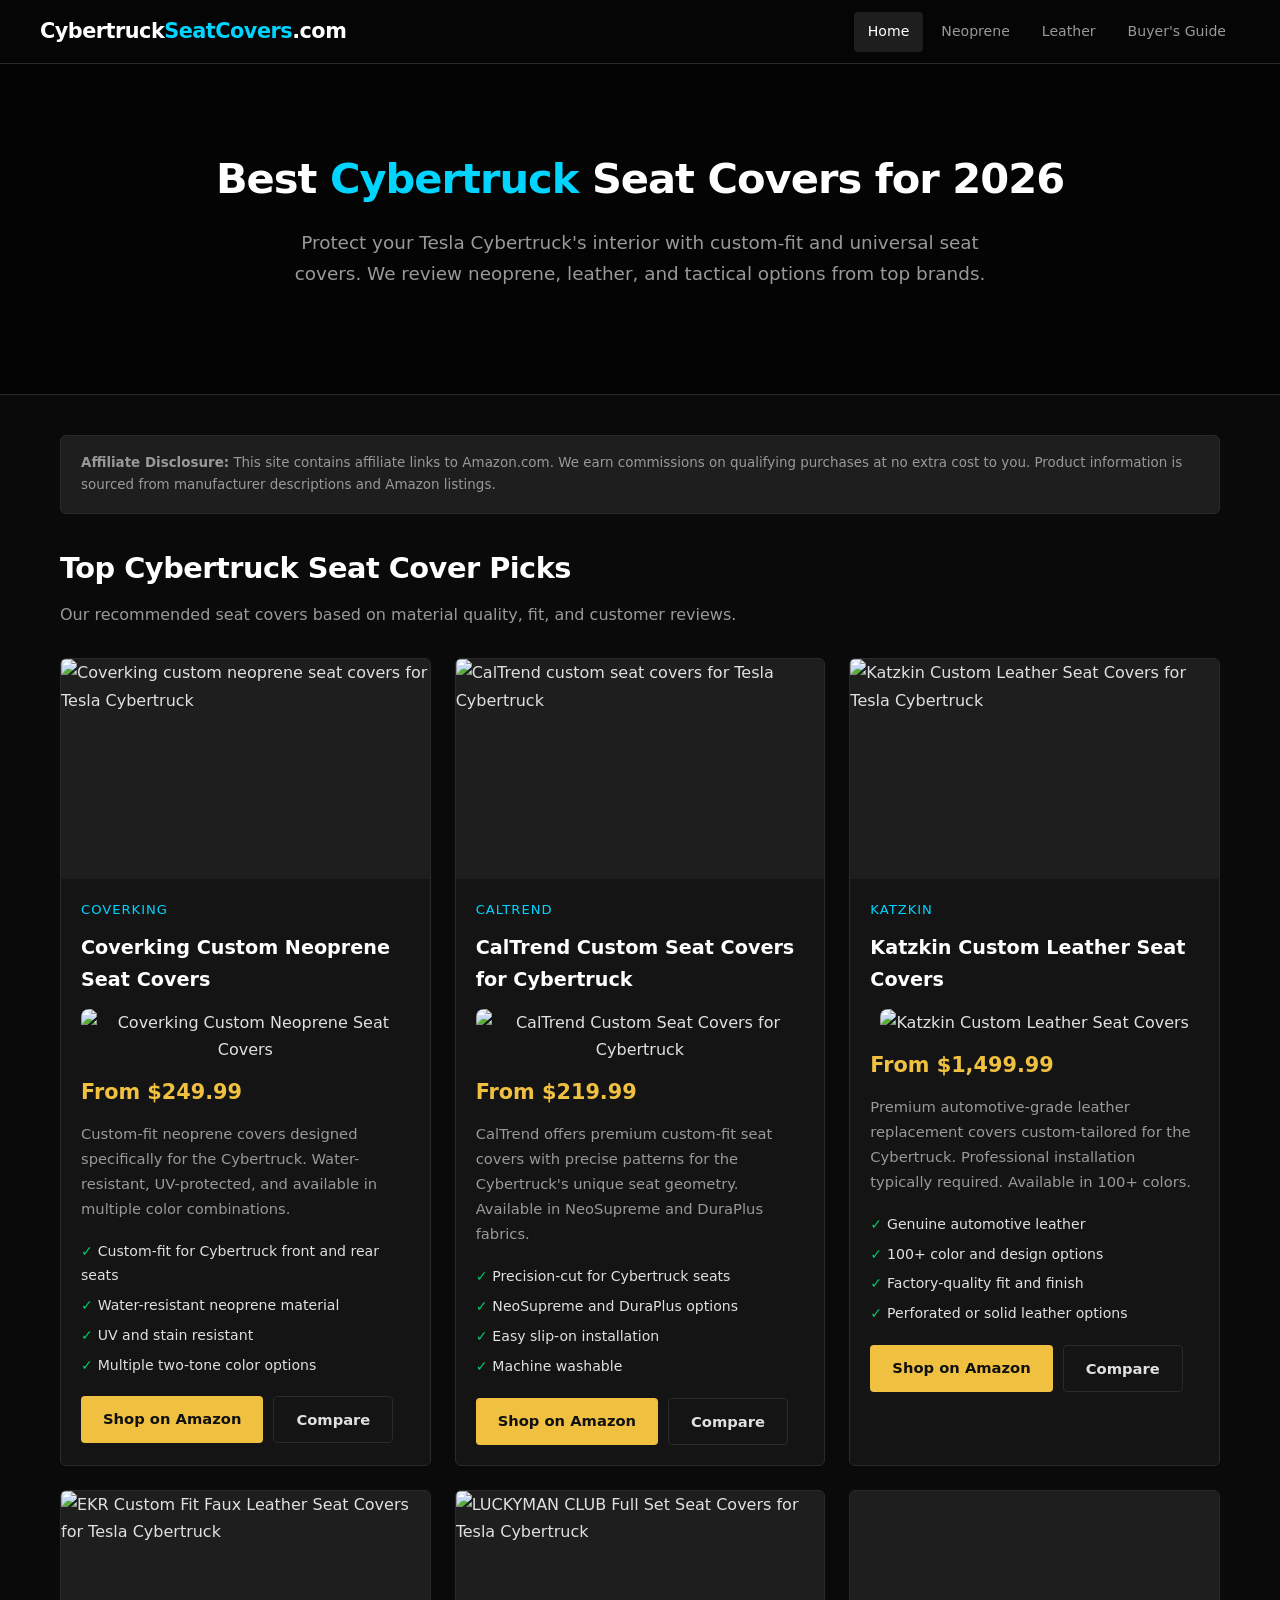
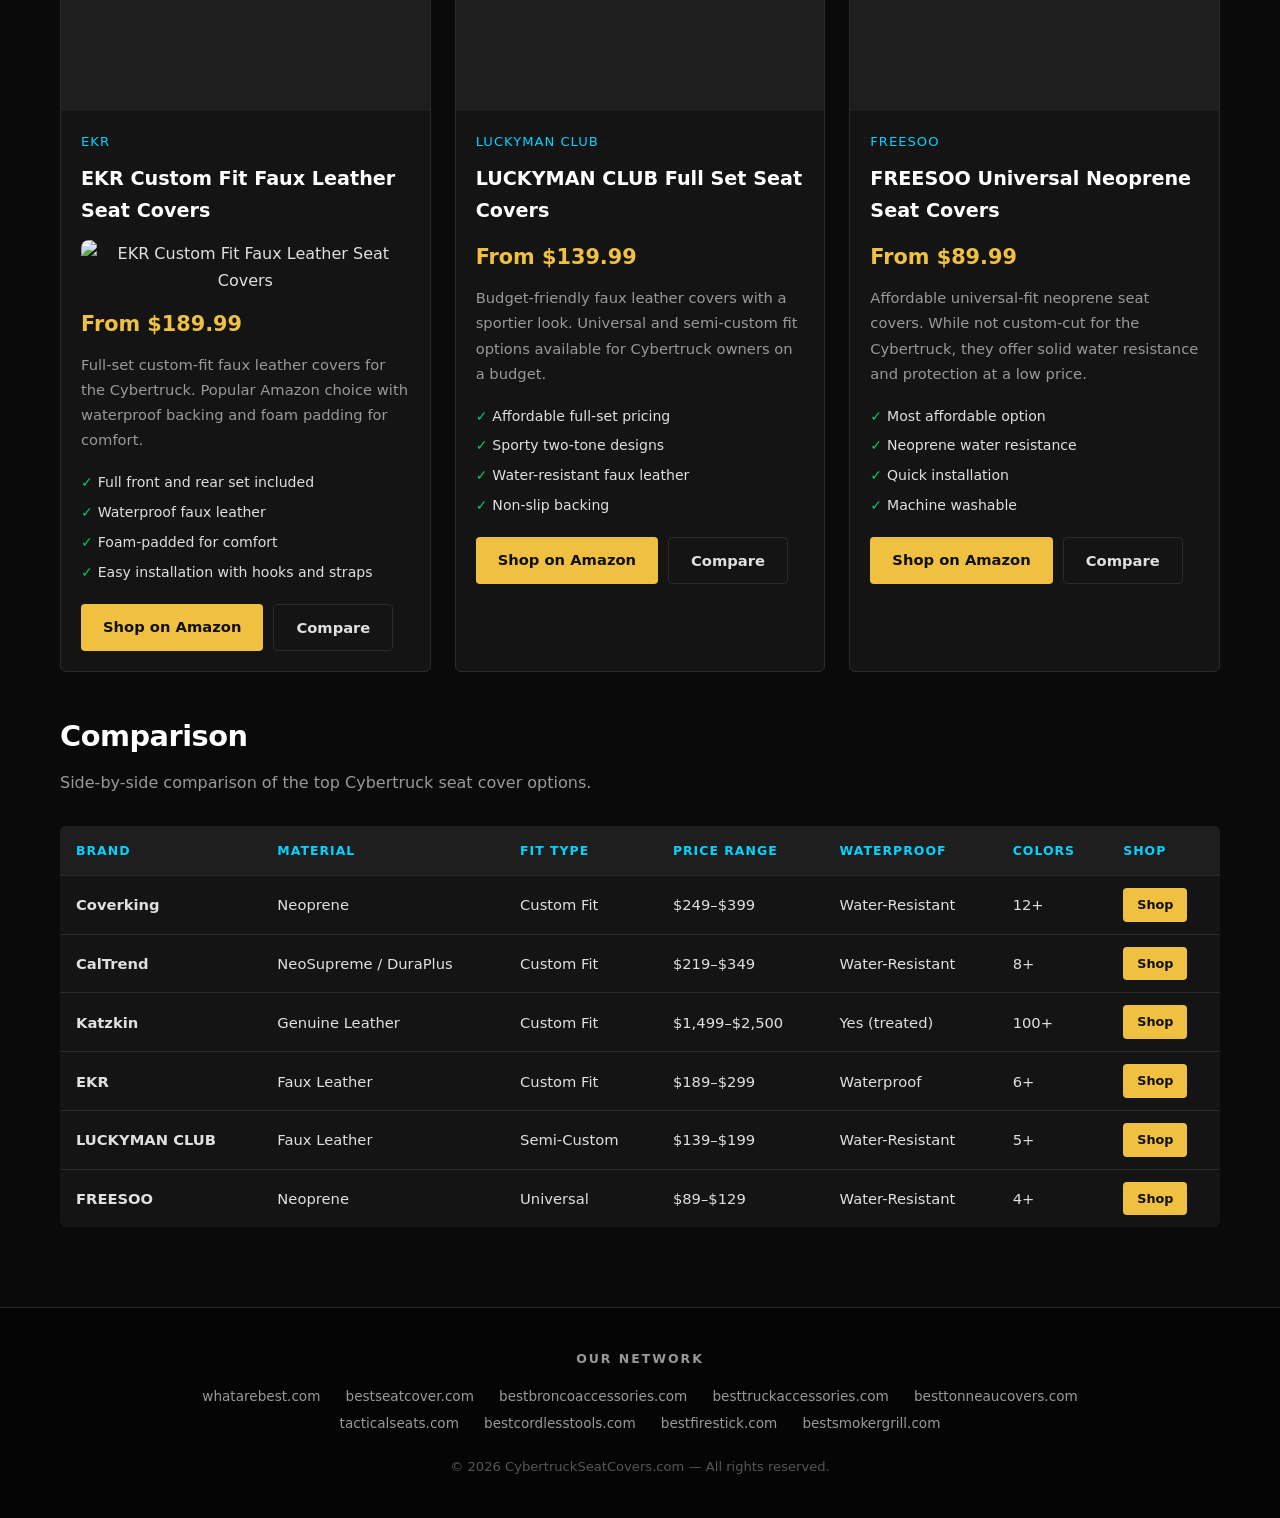
==== index.html @ acefe270 "Fix duplicate/placeholder images across vehicle/product cards (11 fixes (7 swap, 4 strip)) Network-w" ====
<!DOCTYPE html>
<html lang="en">
<head>
<meta charset="UTF-8">
<meta name="viewport" content="width=device-width,initial-scale=1">
<title>Best Tesla Cybertruck Seat Covers 2026 — Reviews &amp; Comparisons</title>
<meta name="description" content="Find the best seat covers for your Tesla Cybertruck. Expert reviews of neoprene, leather, and custom-fit covers from Coverking, CalTrend, and top Amazon sellers.">
<link rel="canonical" href="https://cybertruckseatcovers.com/">
<link rel="stylesheet" href="style.css">
</head>
<body>

<nav>
<div class="nav-inner">
<a href="/" class="logo">Cybertruck<span>SeatCovers</span>.com</a>
<div class="nav-links">
<a href="/" class="active">Home</a>
<a href="best-neoprene-covers.html">Neoprene</a>
<a href="best-leather-covers.html">Leather</a>
<a href="buyers-guide.html">Buyer's Guide</a>
</div>
</div>
</nav>

<section class="hero">
<h1>Best <span>Cybertruck</span> Seat Covers for 2026</h1>
<p>Protect your Tesla Cybertruck's interior with custom-fit and universal seat covers. We review neoprene, leather, and tactical options from top brands.</p>
</section>

<div class="container">

<div class="disclosure">
<strong>Affiliate Disclosure:</strong> This site contains affiliate links to Amazon.com. We earn commissions on qualifying purchases at no extra cost to you. Product information is sourced from manufacturer descriptions and Amazon listings.
</div>

<h2 class="section-title">Top Cybertruck Seat Cover Picks</h2>
<p class="section-sub">Our recommended seat covers based on material quality, fit, and customer reviews.</p>

<div class="product-grid">

<div class="product-card">
<div class="card-img"><img src="https://m.media-amazon.com/images/I/71bIJLU8nYL._AC_SL1500_.jpg" alt="Coverking custom neoprene seat covers for Tesla Cybertruck" loading="lazy"></div>
<div class="card-body">
<div class="brand">Coverking</div>
<h3>Coverking Custom Neoprene Seat Covers</h3>
<div style="text-align:center;margin:12px 0"><img src="https://m.media-amazon.com/images/I/71KOEuWGLvL._AC_SL1500_.jpg" alt="Coverking Custom Neoprene Seat Covers" style="max-width:100%;height:auto;max-height:280px;object-fit:contain;border-radius:8px" loading="lazy"></div>
<div class="price">From $249.99</div>
<p>Custom-fit neoprene covers designed specifically for the Cybertruck. Water-resistant, UV-protected, and available in multiple color combinations.</p>
<ul class="pros">
<li>Custom-fit for Cybertruck front and rear seats</li>
<li>Water-resistant neoprene material</li>
<li>UV and stain resistant</li>
<li>Multiple two-tone color options</li>
</ul>
<div class="card-buttons">
<a href="https://www.amazon.com/s?k=Coverking+neoprene+seat+covers+Tesla+Cybertruck&tag=brazenprodu01-20" class="btn btn-amazon" target="_blank" rel="nofollow noopener">Shop on Amazon</a>
<a href="#comparison" class="btn btn-outline">Compare</a>
</div>
</div>
</div>

<div class="product-card">
<div class="card-img"><img src="https://m.media-amazon.com/images/I/71uA2ukmS-L._AC_SL1500_.jpg" alt="CalTrend custom seat covers for Tesla Cybertruck" loading="lazy"></div>
<div class="card-body">
<div class="brand">CalTrend</div>
<h3>CalTrend Custom Seat Covers for Cybertruck</h3>
<div style="text-align:center;margin:12px 0"><img src="https://m.media-amazon.com/images/I/719K0Wcp+tL._AC_SL1500_.jpg" alt="CalTrend Custom Seat Covers for Cybertruck" style="max-width:100%;height:auto;max-height:280px;object-fit:contain;border-radius:8px" loading="lazy"></div>
<div class="price">From $219.99</div>
<p>CalTrend offers premium custom-fit seat covers with precise patterns for the Cybertruck's unique seat geometry. Available in NeoSupreme and DuraPlus fabrics.</p>
<ul class="pros">
<li>Precision-cut for Cybertruck seats</li>
<li>NeoSupreme and DuraPlus options</li>
<li>Easy slip-on installation</li>
<li>Machine washable</li>
</ul>
<div class="card-buttons">
<a href="https://www.amazon.com/s?k=CalTrend+seat+covers+Tesla+Cybertruck&tag=brazenprodu01-20" class="btn btn-amazon" target="_blank" rel="nofollow noopener">Shop on Amazon</a>
<a href="#comparison" class="btn btn-outline">Compare</a>
</div>
</div>
</div>

<div class="product-card">
<div class="card-img"><img src="https://m.media-amazon.com/images/I/71WDbdhyhBL._AC_SL1500_.jpg" alt="Katzkin Custom Leather Seat Covers for Tesla Cybertruck" loading="lazy"></div>
<div class="card-body">
<div class="brand">Katzkin</div>
<h3>Katzkin Custom Leather Seat Covers</h3>
<div style="text-align:center;margin:12px 0"><img src="https://m.media-amazon.com/images/I/61Hv+9nWV8L._AC_SL1500_.jpg" alt="Katzkin Custom Leather Seat Covers" style="max-width:100%;height:auto;max-height:280px;object-fit:contain;border-radius:8px" loading="lazy"></div>
<div class="price">From $1,499.99</div>
<p>Premium automotive-grade leather replacement covers custom-tailored for the Cybertruck. Professional installation typically required. Available in 100+ colors.</p>
<ul class="pros">
<li>Genuine automotive leather</li>
<li>100+ color and design options</li>
<li>Factory-quality fit and finish</li>
<li>Perforated or solid leather options</li>
</ul>
<div class="card-buttons">
<a href="https://www.amazon.com/s?k=Katzkin+leather+seat+covers+Tesla&tag=brazenprodu01-20" class="btn btn-amazon" target="_blank" rel="nofollow noopener">Shop on Amazon</a>
<a href="#comparison" class="btn btn-outline">Compare</a>
</div>
</div>
</div>

<div class="product-card">
<div class="card-img"><img src="https://m.media-amazon.com/images/I/71Bg7LU5K9L._AC_SL1500_.jpg" alt="EKR Custom Fit Faux Leather Seat Covers for Tesla Cybertruck" loading="lazy"></div>
<div class="card-body">
<div class="brand">EKR</div>
<h3>EKR Custom Fit Faux Leather Seat Covers</h3>
<div style="text-align:center;margin:12px 0"><img src="https://m.media-amazon.com/images/I/71aWirUy3ML._AC_SL1500_.jpg" alt="EKR Custom Fit Faux Leather Seat Covers" style="max-width:100%;height:auto;max-height:280px;object-fit:contain;border-radius:8px" loading="lazy"></div>
<div class="price">From $189.99</div>
<p>Full-set custom-fit faux leather covers for the Cybertruck. Popular Amazon choice with waterproof backing and foam padding for comfort.</p>
<ul class="pros">
<li>Full front and rear set included</li>
<li>Waterproof faux leather</li>
<li>Foam-padded for comfort</li>
<li>Easy installation with hooks and straps</li>
</ul>
<div class="card-buttons">
<a href="https://www.amazon.com/s?k=EKR+custom+fit+seat+covers+Tesla+Cybertruck&tag=brazenprodu01-20" class="btn btn-amazon" target="_blank" rel="nofollow noopener">Shop on Amazon</a>
<a href="#comparison" class="btn btn-outline">Compare</a>
</div>
</div>
</div>

<div class="product-card">
<div class="card-img"><img src="https://m.media-amazon.com/images/I/61zhMrZJppL._AC_SL1500_.jpg" alt="LUCKYMAN CLUB Full Set Seat Covers for Tesla Cybertruck" loading="lazy"></div>
<div class="card-body">
<div class="brand">LUCKYMAN CLUB</div>
<h3>LUCKYMAN CLUB Full Set Seat Covers</h3>
<div style="text-align:center;margin:12px 0"></div>
<div class="price">From $139.99</div>
<p>Budget-friendly faux leather covers with a sportier look. Universal and semi-custom fit options available for Cybertruck owners on a budget.</p>
<ul class="pros">
<li>Affordable full-set pricing</li>
<li>Sporty two-tone designs</li>
<li>Water-resistant faux leather</li>
<li>Non-slip backing</li>
</ul>
<div class="card-buttons">
<a href="https://www.amazon.com/s?k=LUCKYMAN+CLUB+seat+covers+truck&tag=brazenprodu01-20" class="btn btn-amazon" target="_blank" rel="nofollow noopener">Shop on Amazon</a>
<a href="#comparison" class="btn btn-outline">Compare</a>
</div>
</div>
</div>

<div class="product-card">
<div class="card-img"></div>
<div class="card-body">
<div class="brand">FREESOO</div>
<h3>FREESOO Universal Neoprene Seat Covers</h3>
<div style="text-align:center;margin:12px 0"></div>
<div class="price">From $89.99</div>
<p>Affordable universal-fit neoprene seat covers. While not custom-cut for the Cybertruck, they offer solid water resistance and protection at a low price.</p>
<ul class="pros">
<li>Most affordable option</li>
<li>Neoprene water resistance</li>
<li>Quick installation</li>
<li>Machine washable</li>
</ul>
<div class="card-buttons">
<a href="https://www.amazon.com/s?k=FREESOO+neoprene+seat+covers+truck&tag=brazenprodu01-20" class="btn btn-amazon" target="_blank" rel="nofollow noopener">Shop on Amazon</a>
<a href="#comparison" class="btn btn-outline">Compare</a>
</div>
</div>
</div>

</div>

<h2 class="section-title" id="comparison">Comparison</h2>
<p class="section-sub">Side-by-side comparison of the top Cybertruck seat cover options.</p>

<div class="table-wrap">
<table>
<thead>
<tr>
<th>Brand</th>
<th>Material</th>
<th>Fit Type</th>
<th>Price Range</th>
<th>Waterproof</th>
<th>Colors</th>
<th>Shop</th>
</tr>
</thead>
<tbody>
<tr>
<td><strong>Coverking</strong></td>
<td>Neoprene</td>
<td>Custom Fit</td>
<td>$249–$399</td>
<td>Water-Resistant</td>
<td>12+</td>
<td><a href="https://www.amazon.com/s?k=Coverking+neoprene+seat+covers+Tesla+Cybertruck&tag=brazenprodu01-20" target="_blank" rel="nofollow noopener" class="btn btn-amazon" style="padding:6px 14px;font-size:.8rem">Shop</a></td>
</tr>
<tr>
<td><strong>CalTrend</strong></td>
<td>NeoSupreme / DuraPlus</td>
<td>Custom Fit</td>
<td>$219–$349</td>
<td>Water-Resistant</td>
<td>8+</td>
<td><a href="https://www.amazon.com/s?k=CalTrend+seat+covers+Tesla+Cybertruck&tag=brazenprodu01-20" target="_blank" rel="nofollow noopener" class="btn btn-amazon" style="padding:6px 14px;font-size:.8rem">Shop</a></td>
</tr>
<tr>
<td><strong>Katzkin</strong></td>
<td>Genuine Leather</td>
<td>Custom Fit</td>
<td>$1,499–$2,500</td>
<td>Yes (treated)</td>
<td>100+</td>
<td><a href="https://www.amazon.com/s?k=Katzkin+leather+seat+covers+Tesla&tag=brazenprodu01-20" target="_blank" rel="nofollow noopener" class="btn btn-amazon" style="padding:6px 14px;font-size:.8rem">Shop</a></td>
</tr>
<tr>
<td><strong>EKR</strong></td>
<td>Faux Leather</td>
<td>Custom Fit</td>
<td>$189–$299</td>
<td>Waterproof</td>
<td>6+</td>
<td><a href="https://www.amazon.com/s?k=EKR+custom+fit+seat+covers+Tesla+Cybertruck&tag=brazenprodu01-20" target="_blank" rel="nofollow noopener" class="btn btn-amazon" style="padding:6px 14px;font-size:.8rem">Shop</a></td>
</tr>
<tr>
<td><strong>LUCKYMAN CLUB</strong></td>
<td>Faux Leather</td>
<td>Semi-Custom</td>
<td>$139–$199</td>
<td>Water-Resistant</td>
<td>5+</td>
<td><a href="https://www.amazon.com/s?k=LUCKYMAN+CLUB+seat+covers+truck&tag=brazenprodu01-20" target="_blank" rel="nofollow noopener" class="btn btn-amazon" style="padding:6px 14px;font-size:.8rem">Shop</a></td>
</tr>
<tr>
<td><strong>FREESOO</strong></td>
<td>Neoprene</td>
<td>Universal</td>
<td>$89–$129</td>
<td>Water-Resistant</td>
<td>4+</td>
<td><a href="https://www.amazon.com/s?k=FREESOO+neoprene+seat+covers+truck&tag=brazenprodu01-20" target="_blank" rel="nofollow noopener" class="btn btn-amazon" style="padding:6px 14px;font-size:.8rem">Shop</a></td>
</tr>
</tbody>
</table>
</div>

</div>

<footer>
<div class="footer-network">
<h4>Our Network</h4>
<a href="https://whatarebest.com">whatarebest.com</a>
<a href="https://bestseatcover.com">bestseatcover.com</a>
<a href="https://bestbroncoaccessories.com">bestbroncoaccessories.com</a>
<a href="https://besttruckaccessories.com">besttruckaccessories.com</a>
<a href="https://besttonneaucovers.com">besttonneaucovers.com</a>
<a href="https://tacticalseats.com">tacticalseats.com</a>
<a href="https://bestcordlesstools.com">bestcordlesstools.com</a>
<a href="https://bestfirestick.com">bestfirestick.com</a>
<a href="https://bestsmokergrill.com">bestsmokergrill.com</a>
</div>
<div class="footer-copy">&copy; 2026 CybertruckSeatCovers.com &mdash; All rights reserved.</div>
</footer>

</body>
</html>
---- style.css ----
*{margin:0;padding:0;box-sizing:border-box}
:root{--bg:#0a0a0a;--surface:#141414;--surface2:#1e1e1e;--border:#2a2a2a;--accent:#00d4ff;--accent2:#ff6600;--text:#e0e0e0;--text2:#999;--yellow:#f0c040;--green:#00cc66;--radius:4px}
body{font-family:'Segoe UI',system-ui,-apple-system,sans-serif;background:var(--bg);color:var(--text);line-height:1.7}
a{color:var(--accent);text-decoration:none}
a:hover{text-decoration:underline}
img{max-width:100%;height:auto}

/* NAV */
nav{background:#050505;border-bottom:1px solid var(--border);padding:0 20px;position:sticky;top:0;z-index:100}
.nav-inner{max-width:1200px;margin:0 auto;display:flex;align-items:center;justify-content:space-between;flex-wrap:wrap}
.logo{font-size:1.3rem;font-weight:700;color:#fff;padding:14px 0;letter-spacing:-.5px}
.logo span{color:var(--accent)}
.nav-links{display:flex;gap:4px;flex-wrap:wrap}
.nav-links a{color:var(--text2);padding:8px 14px;font-size:.88rem;border-radius:var(--radius);transition:background .2s}
.nav-links a:hover,.nav-links a.active{color:#fff;background:var(--surface2);text-decoration:none}

/* HERO */
.hero{background:linear-gradient(rgba(0,0,0,0.55),rgba(0,0,0,0.65)),url('https://images.unsplash.com/photo-1714769476662-446b45e6d680?w=1400&q=80') center/cover no-repeat;padding:80px 20px;text-align:center;border-bottom:1px solid var(--border)}
.hero h1{font-size:2.6rem;font-weight:800;color:#fff;margin-bottom:12px;letter-spacing:-1px}
.hero h1 span{color:var(--accent)}
.hero p{font-size:1.15rem;color:var(--text2);max-width:700px;margin:0 auto 24px}

/* CONTAINER */
.container{max-width:1200px;margin:0 auto;padding:40px 20px}
.section-title{font-size:1.8rem;font-weight:700;color:#fff;margin-bottom:8px;letter-spacing:-.5px}
.section-sub{color:var(--text2);margin-bottom:30px;font-size:1rem}

/* PRODUCT CARDS */
.product-grid{display:grid;grid-template-columns:repeat(auto-fill,minmax(340px,1fr));gap:24px;margin-bottom:40px}
.product-card{background:var(--surface);border:1px solid var(--border);border-radius:6px;overflow:hidden;transition:border-color .2s}
.product-card:hover{border-color:var(--accent)}
.card-img{width:100%;height:220px;object-fit:cover;background:var(--surface2)}
.card-body{padding:20px}
.card-body h3{font-size:1.2rem;color:#fff;margin-bottom:6px}
.card-body .brand{font-size:.82rem;color:var(--accent);text-transform:uppercase;letter-spacing:1px;margin-bottom:10px}
.card-body .price{font-size:1.3rem;font-weight:700;color:var(--yellow);margin-bottom:10px}
.card-body p{font-size:.92rem;color:var(--text2);margin-bottom:16px}
.card-body .pros{list-style:none;margin-bottom:16px}
.card-body .pros li{font-size:.88rem;padding:3px 0;color:var(--text)}
.card-body .pros li::before{content:"✓ ";color:var(--green);font-weight:700}

/* BUTTONS */
.btn{display:inline-block;padding:10px 22px;border-radius:var(--radius);font-size:.92rem;font-weight:600;text-align:center;transition:opacity .2s;border:none;cursor:pointer}
.btn:hover{opacity:.85;text-decoration:none}
.btn-amazon{background:var(--yellow);color:#111}
.btn-outline{background:transparent;border:1px solid var(--border);color:var(--text)}
.btn-outline:hover{border-color:var(--accent);color:var(--accent)}
.card-buttons{display:flex;gap:10px;flex-wrap:wrap}

/* COMPARISON TABLE */
.table-wrap{overflow-x:auto;margin-bottom:40px}
table{width:100%;border-collapse:collapse;background:var(--surface);border-radius:6px;overflow:hidden}
th{background:var(--surface2);color:var(--accent);text-transform:uppercase;font-size:.78rem;letter-spacing:1px;padding:14px 16px;text-align:left}
td{padding:12px 16px;border-top:1px solid var(--border);font-size:.92rem}
tr:hover{background:var(--surface2)}

/* FLOAT IMAGE PATTERN */
.float-img{float:right;margin:0 0 12px 20px;max-width:180px}
.float-img img{width:100%;border-radius:6px}

/* REVIEW SECTION */
.review-block{background:var(--surface);border:1px solid var(--border);border-radius:6px;padding:28px;margin-bottom:24px;overflow:hidden}
.review-block h3{font-size:1.25rem;color:#fff;margin-bottom:12px}
.review-block p{margin-bottom:12px}

/* DISCLOSURE */
.disclosure{background:var(--surface2);border:1px solid var(--border);border-radius:6px;padding:16px 20px;margin-bottom:30px;font-size:.84rem;color:var(--text2)}

/* FOOTER */
footer{background:#050505;border-top:1px solid var(--border);padding:40px 20px;text-align:center}
.footer-network{max-width:1000px;margin:0 auto 20px}
.footer-network h4{color:var(--text2);font-size:.78rem;text-transform:uppercase;letter-spacing:2px;margin-bottom:12px}
.footer-network a{color:var(--text2);margin:0 10px;font-size:.85rem}
.footer-network a:hover{color:var(--accent)}
.footer-copy{color:#555;font-size:.82rem}

/* GUIDE */
.guide-section{margin-bottom:40px}
.guide-section h2{font-size:1.5rem;color:#fff;margin-bottom:12px;padding-bottom:8px;border-bottom:1px solid var(--border)}
.guide-section h3{color:var(--accent);margin:16px 0 8px}
.guide-section ul{margin:0 0 16px 20px}
.guide-section li{margin-bottom:6px;color:var(--text2)}

/* RESPONSIVE */
@media(max-width:768px){
  .hero h1{font-size:1.8rem}
  .product-grid{grid-template-columns:1fr}
  .nav-links{width:100%;justify-content:center;padding-bottom:8px}
  .float-img{float:none;max-width:100%;margin:0 0 16px 0}
  .card-buttons{flex-direction:column}
  .btn{width:100%;text-align:center}
}
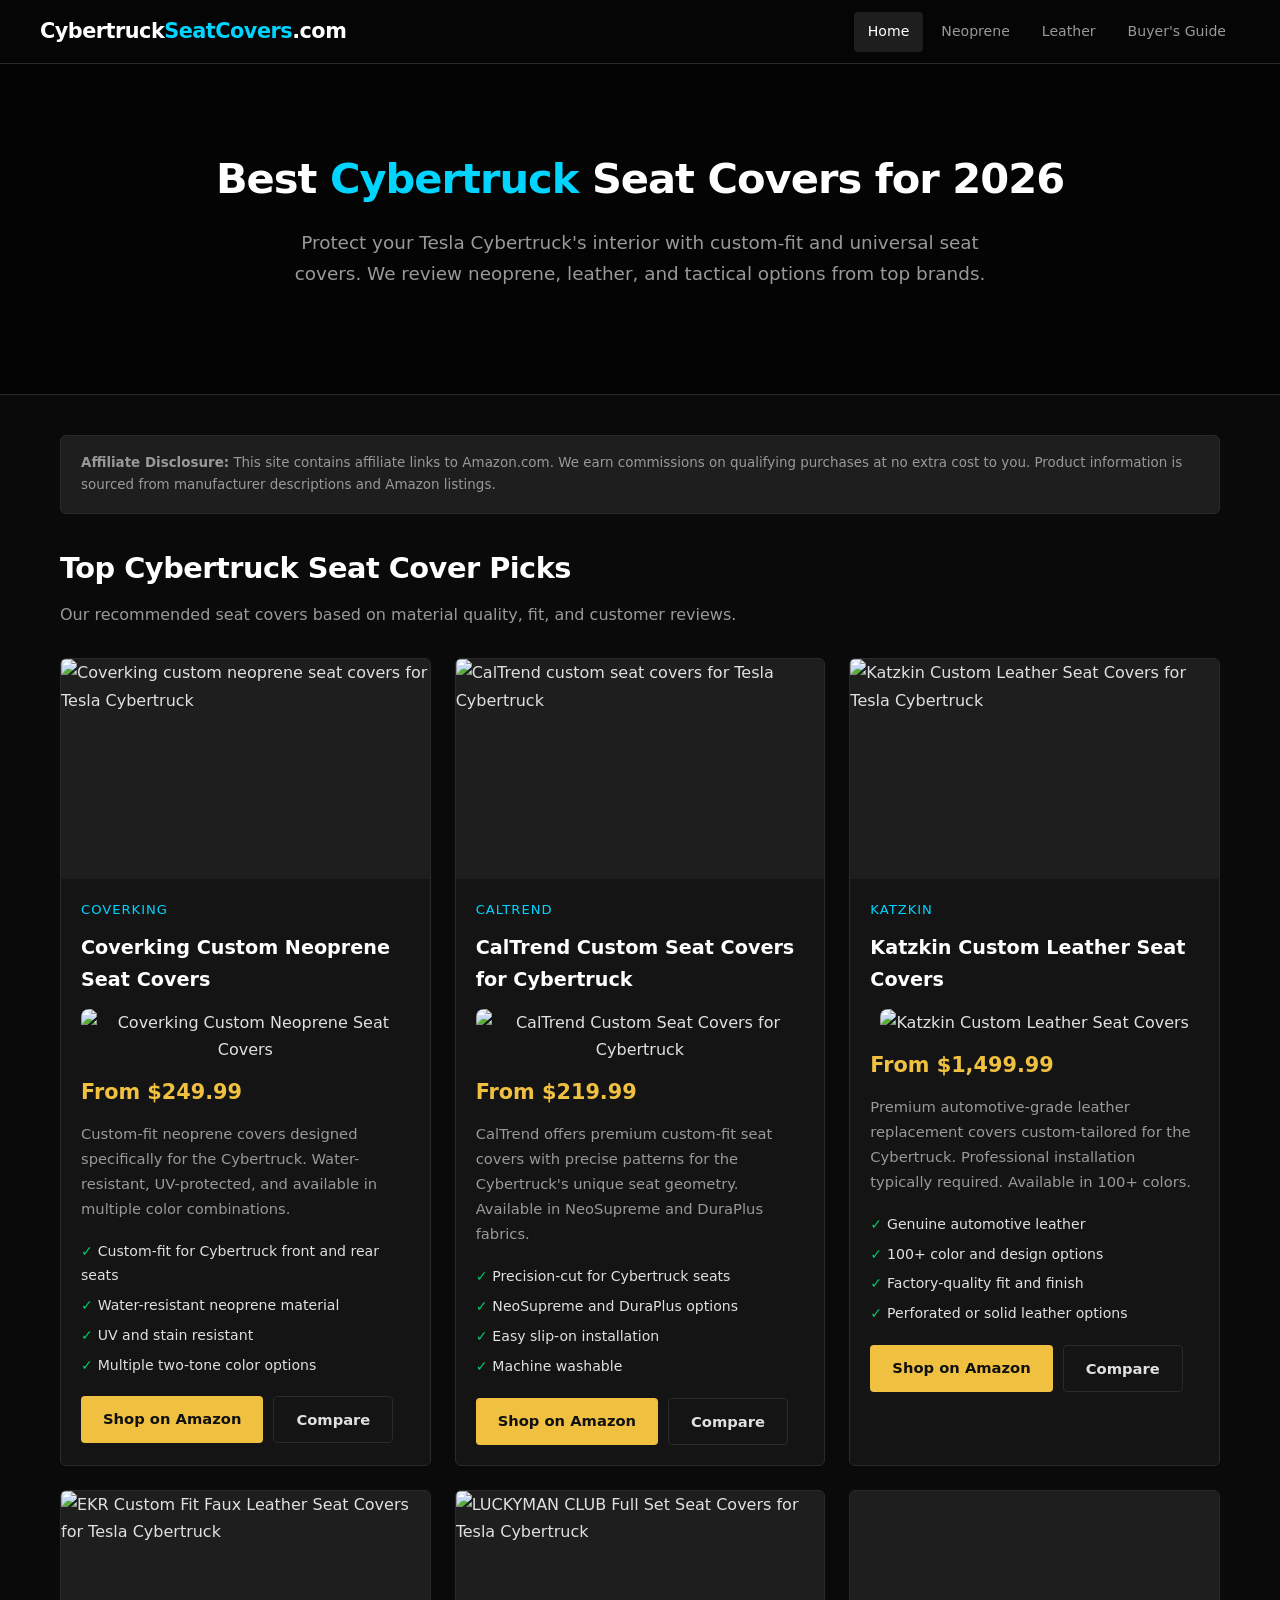
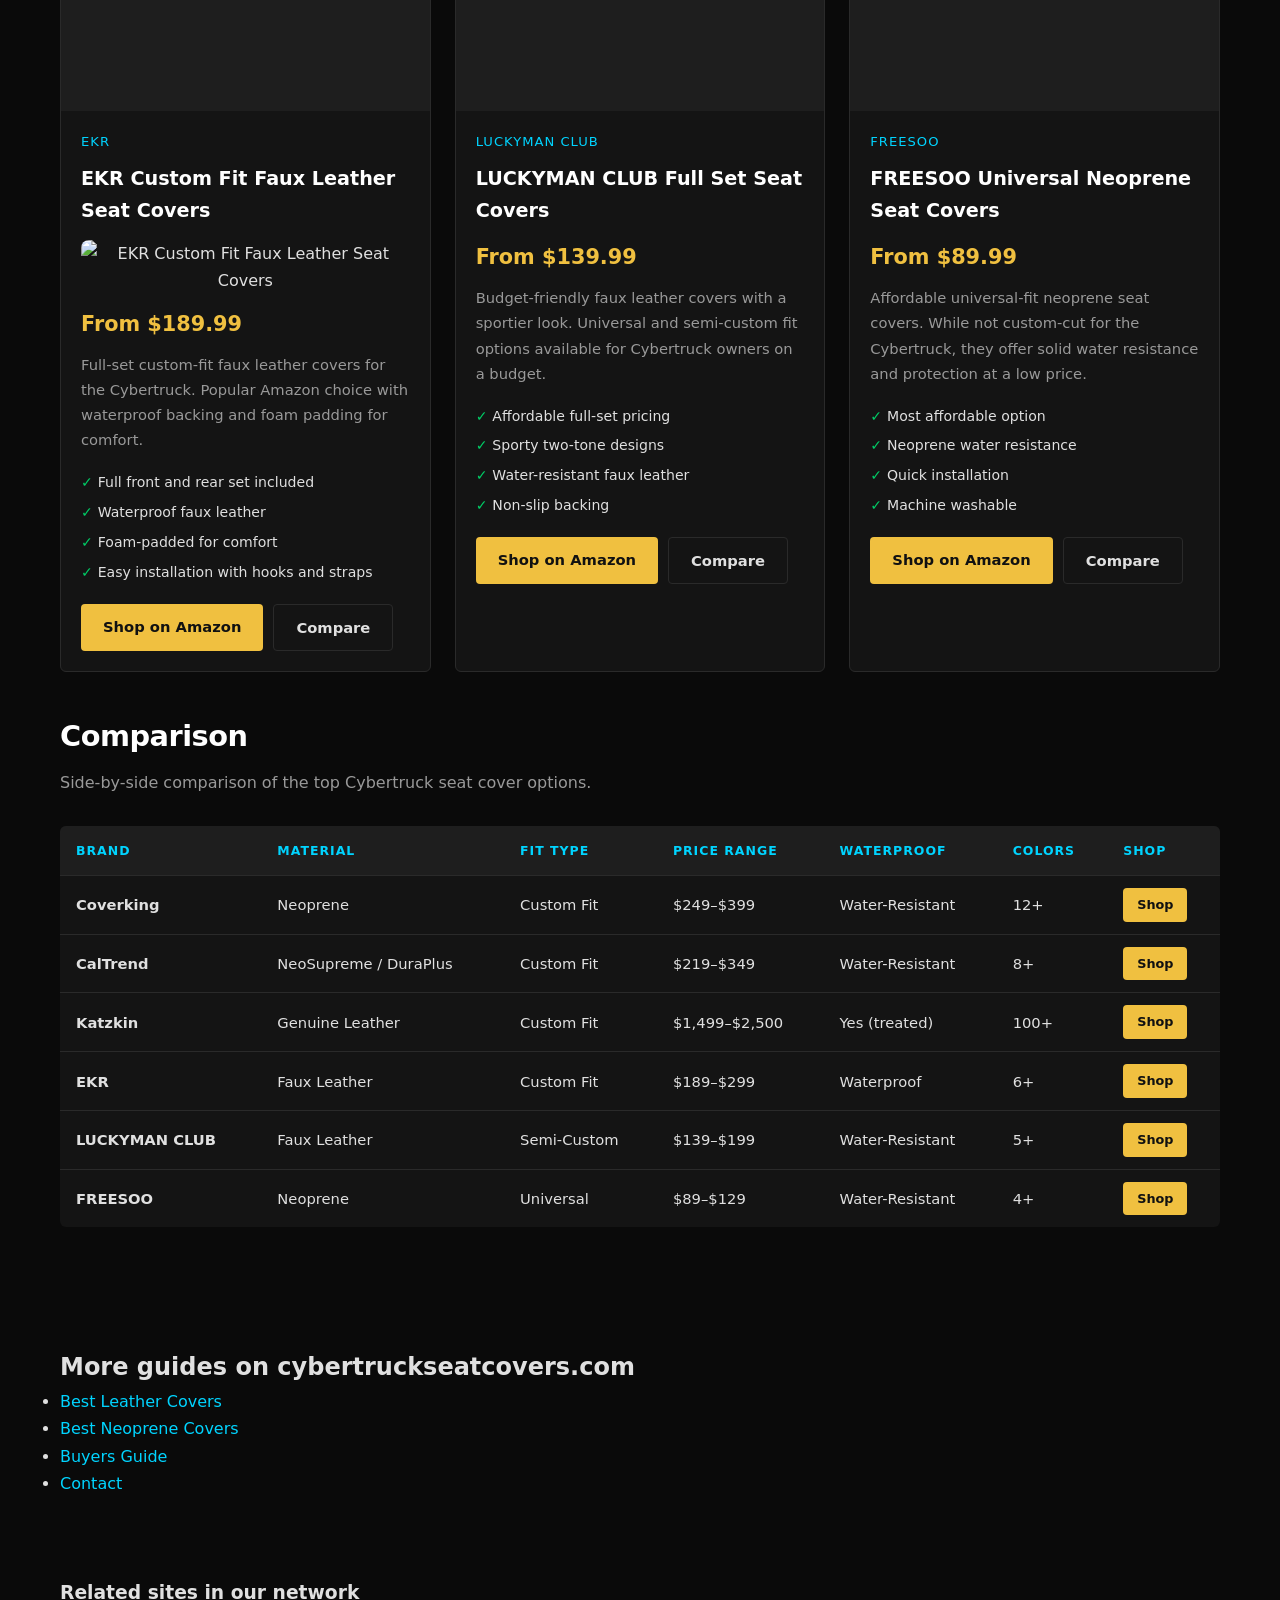
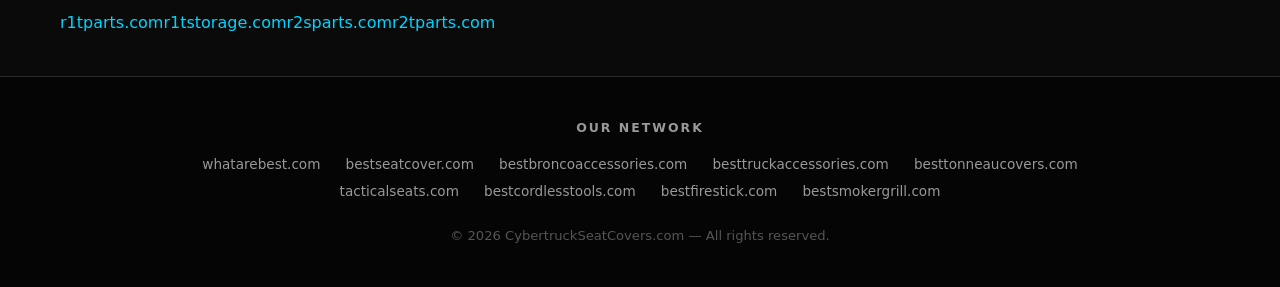
==== commit 0b703338: "SEO: boost internal linking + add JSON-LD schema" ====
--- a/index.html
+++ b/index.html
@@ -1,13 +1,14 @@
 <!DOCTYPE html>
 <html lang="en">
 <head>
+<meta name="robots" content="index,follow">
 <meta charset="UTF-8">
 <meta name="viewport" content="width=device-width,initial-scale=1">
 <title>Best Tesla Cybertruck Seat Covers 2026 — Reviews &amp; Comparisons</title>
 <meta name="description" content="Find the best seat covers for your Tesla Cybertruck. Expert reviews of neoprene, leather, and custom-fit covers from Coverking, CalTrend, and top Amazon sellers.">
 <link rel="canonical" href="https://cybertruckseatcovers.com/">
 <link rel="stylesheet" href="style.css">
-</head>
+<script type="application/ld+json">{"@context":"https://schema.org","@graph":[{"@type":"WebSite","@id":"https://cybertruckseatcovers.com/#website","url":"https://cybertruckseatcovers.com/","name":"Best Tesla Cybertruck Seat Covers 2026 — Reviews &amp; Comparisons","description":"Find the best seat covers for your Tesla Cybertruck. Expert reviews of neoprene, leather, and custom-fit covers from Coverking, CalTrend, and top Amazon sellers.","inLanguage":"en"},{"@type":"BreadcrumbList","@id":"https://cybertruckseatcovers.com/#breadcrumb","itemListElement":[{"@type":"ListItem","position":1,"name":"Home","item":"https://cybertruckseatcovers.com/"}]}]}</script></head>
 <body>
 
 <nav>
@@ -243,7 +244,7 @@
 
 </div>
 
-<footer>
+<section id="more-guides"><div class="container"><h2>More guides on cybertruckseatcovers.com</h2><ul class="more-guides-list"><li><a href="best-leather-covers.html">Best Leather Covers</a></li><li><a href="best-neoprene-covers.html">Best Neoprene Covers</a></li><li><a href="buyers-guide.html">Buyers Guide</a></li><li><a href="contact.html">Contact</a></li></ul></div></section><section id="related-network"><div class="container"><h3>Related sites in our network</h3><p class="network-related"><a href="https://r1tparts.com/">r1tparts.com</a><a href="https://r1tstorage.com/">r1tstorage.com</a><a href="https://r2sparts.com/">r2sparts.com</a><a href="https://r2tparts.com/">r2tparts.com</a></p></div></section><footer>
 <div class="footer-network">
 <h4>Our Network</h4>
 <a href="https://whatarebest.com">whatarebest.com</a>
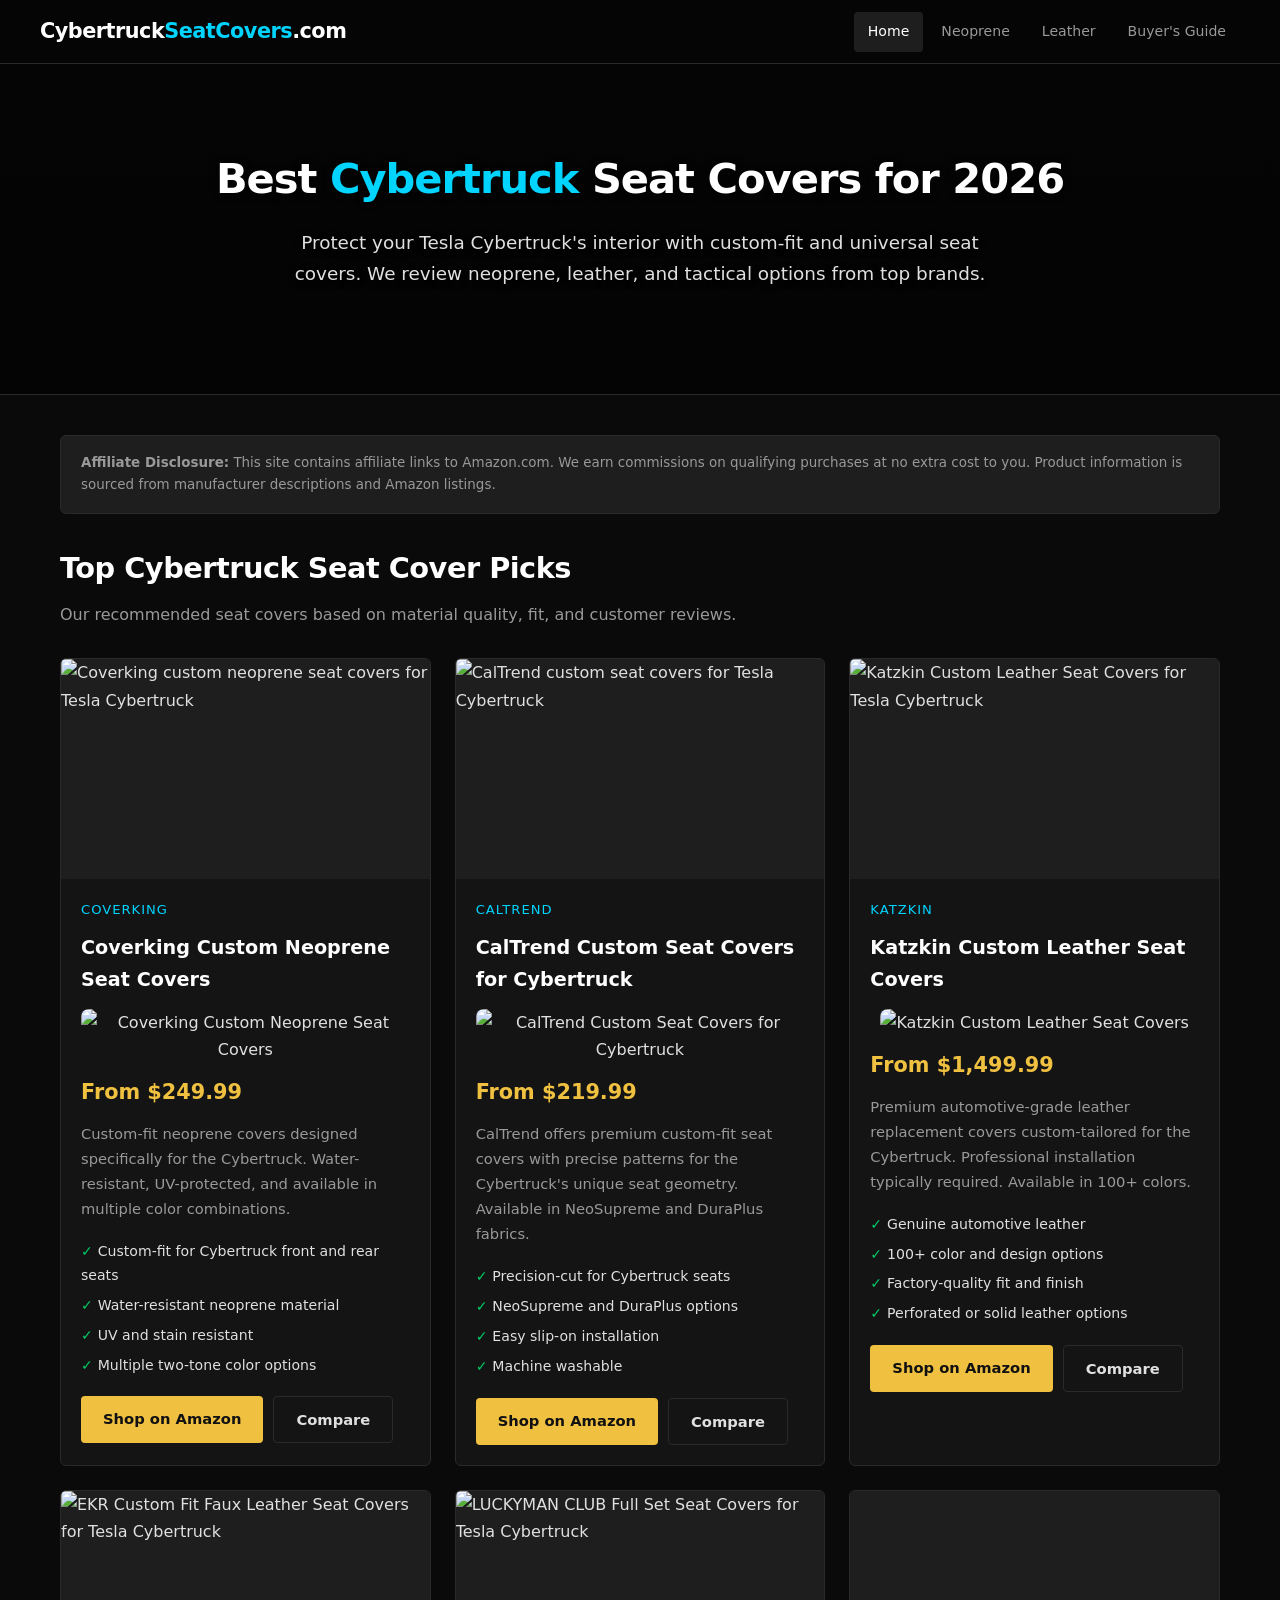
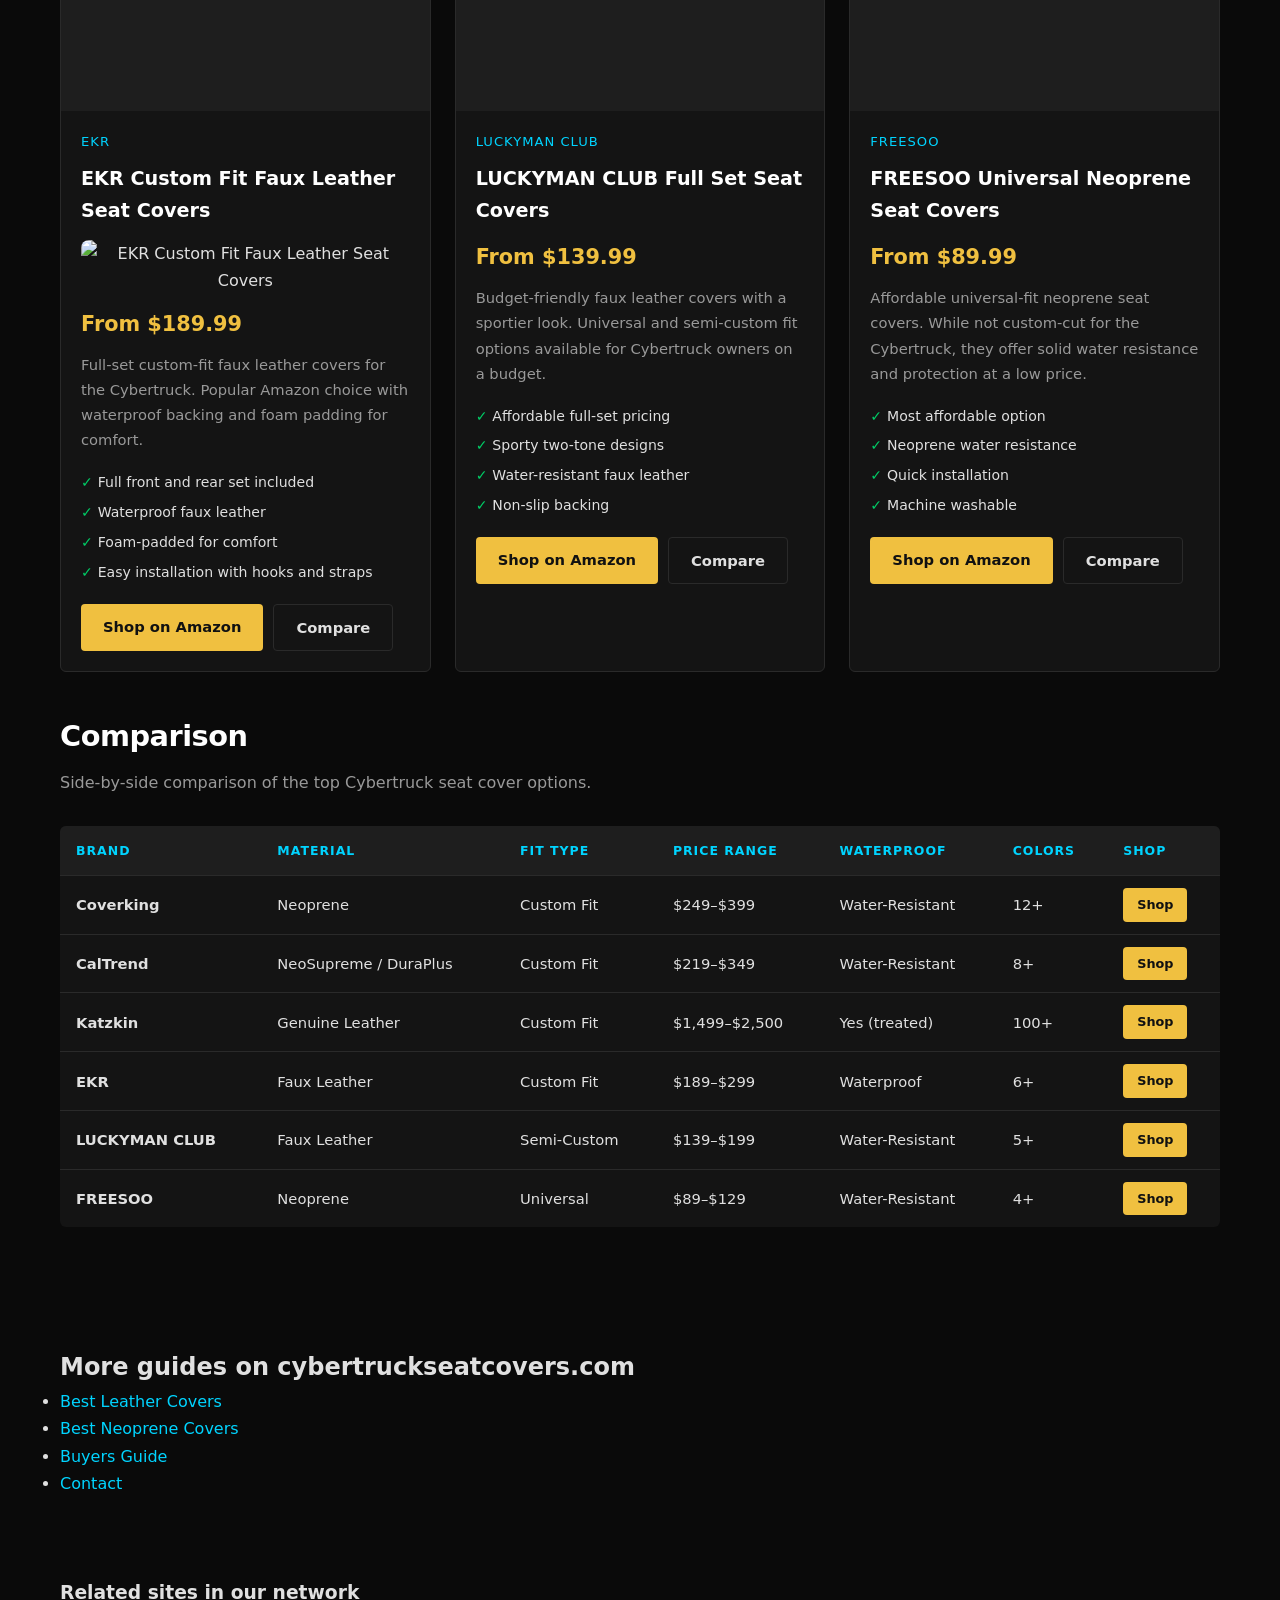
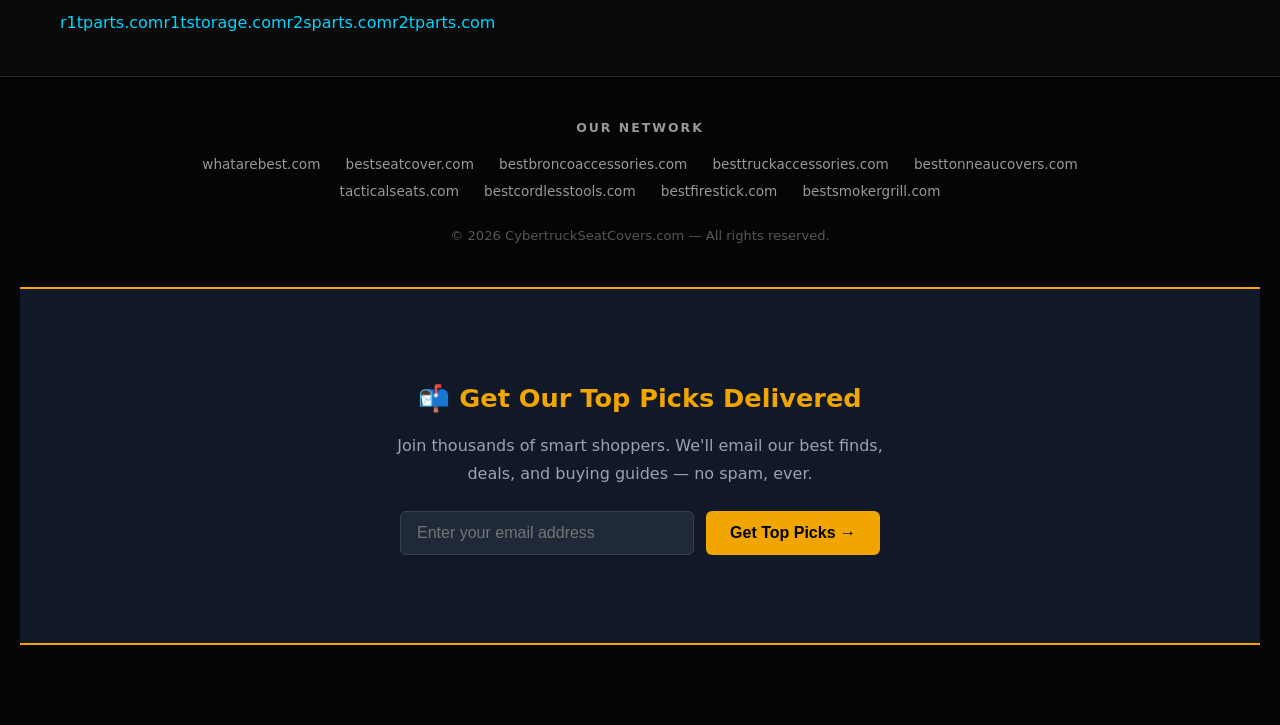
==== commit 49f3981a: "Add email capture form" ====
--- a/index.html
+++ b/index.html
@@ -8,7 +8,18 @@
 <meta name="description" content="Find the best seat covers for your Tesla Cybertruck. Expert reviews of neoprene, leather, and custom-fit covers from Coverking, CalTrend, and top Amazon sellers.">
 <link rel="canonical" href="https://cybertruckseatcovers.com/">
 <link rel="stylesheet" href="style.css">
-<script type="application/ld+json">{"@context":"https://schema.org","@graph":[{"@type":"WebSite","@id":"https://cybertruckseatcovers.com/#website","url":"https://cybertruckseatcovers.com/","name":"Best Tesla Cybertruck Seat Covers 2026 — Reviews &amp; Comparisons","description":"Find the best seat covers for your Tesla Cybertruck. Expert reviews of neoprene, leather, and custom-fit covers from Coverking, CalTrend, and top Amazon sellers.","inLanguage":"en"},{"@type":"BreadcrumbList","@id":"https://cybertruckseatcovers.com/#breadcrumb","itemListElement":[{"@type":"ListItem","position":1,"name":"Home","item":"https://cybertruckseatcovers.com/"}]}]}</script></head>
+<script type="application/ld+json">{"@context":"https://schema.org","@graph":[{"@type":"WebSite","@id":"https://cybertruckseatcovers.com/#website","url":"https://cybertruckseatcovers.com/","name":"Best Tesla Cybertruck Seat Covers 2026 — Reviews &amp; Comparisons","description":"Find the best seat covers for your Tesla Cybertruck. Expert reviews of neoprene, leather, and custom-fit covers from Coverking, CalTrend, and top Amazon sellers.","inLanguage":"en"},{"@type":"BreadcrumbList","@id":"https://cybertruckseatcovers.com/#breadcrumb","itemListElement":[{"@type":"ListItem","position":1,"name":"Home","item":"https://cybertruckseatcovers.com/"}]}]}</script><style>
+/* ===== EMAIL CAPTURE ===== */
+.email-capture { background: #111827; border-top: 2px solid #f0a500; border-bottom: 2px solid #f0a500; padding: 48px 24px; text-align: center; margin: 40px 0; }
+.email-capture h2 { color: #f0a500; font-size: 1.6em; margin-bottom: 12px; }
+.email-capture p { color: #9ca3af; margin-bottom: 24px; max-width: 500px; margin-left: auto; margin-right: auto; }
+.capture-form { display: flex; gap: 12px; justify-content: center; flex-wrap: wrap; max-width: 480px; margin: 0 auto; }
+.capture-form input[type="email"] { flex: 1; min-width: 220px; padding: 12px 16px; border-radius: 6px; border: 1px solid #374151; background: #1f2937; color: #e0e0e0; font-size: 1em; }
+.capture-form button { background: #f0a500; color: #000; font-weight: 700; padding: 12px 24px; border: none; border-radius: 6px; cursor: pointer; font-size: 1em; white-space: nowrap; }
+.capture-form button:hover { background: #e09400; }
+/* ========================= */
+</style>
+</head>
 <body>
 
 <nav>
@@ -258,6 +269,23 @@
 <a href="https://bestsmokergrill.com">bestsmokergrill.com</a>
 </div>
 <div class="footer-copy">&copy; 2026 CybertruckSeatCovers.com &mdash; All rights reserved.</div>
+
+<!-- EMAIL CAPTURE -->
+<section class="email-capture">
+  <div class="container">
+    <h2>📬 Get Our Top Picks Delivered</h2>
+    <p>Join thousands of smart shoppers. We'll email our best finds, deals, and buying guides — no spam, ever.</p>
+    <form class="capture-form" action="https://api.web3forms.com/submit" method="POST">
+      <input type="hidden" name="access_key" value="2a6ef7e0-b23f-4b0b-a2e4-5ca5b6a3e9d7">
+      <input type="hidden" name="subject" value="New Subscriber — cybertruckseatcovers.com">
+      <input type="hidden" name="redirect" value="https://cybertruckseatcovers.com/thanks.html">
+      <input type="email" name="email" placeholder="Enter your email address" required>
+      <button type="submit">Get Top Picks →</button>
+    </form>
+  </div>
+</section>
+<!-- END EMAIL CAPTURE -->
+
 </footer>
 
 </body>
--- a/style.css
+++ b/style.css
@@ -16,9 +16,9 @@
 
 /* HERO */
 .hero{background:linear-gradient(rgba(0,0,0,0.55),rgba(0,0,0,0.65)),url('https://images.unsplash.com/photo-1714769476662-446b45e6d680?w=1400&q=80') center/cover no-repeat;padding:80px 20px;text-align:center;border-bottom:1px solid var(--border)}
-.hero h1{font-size:2.6rem;font-weight:800;color:#fff;margin-bottom:12px;letter-spacing:-1px}
+.hero h1{font-size:2.6rem;font-weight:800;color:#ffffff;margin-bottom:12px;letter-spacing:-1px;text-shadow:0 2px 10px rgba(0,0,0,.4)}
 .hero h1 span{color:var(--accent)}
-.hero p{font-size:1.15rem;color:var(--text2);max-width:700px;margin:0 auto 24px}
+.hero p{font-size:1.15rem;color:#e0e0e0;max-width:700px;margin:0 auto 24px;text-shadow:0 2px 10px rgba(0,0,0,.4)}
 
 /* CONTAINER */
 .container{max-width:1200px;margin:0 auto;padding:40px 20px}
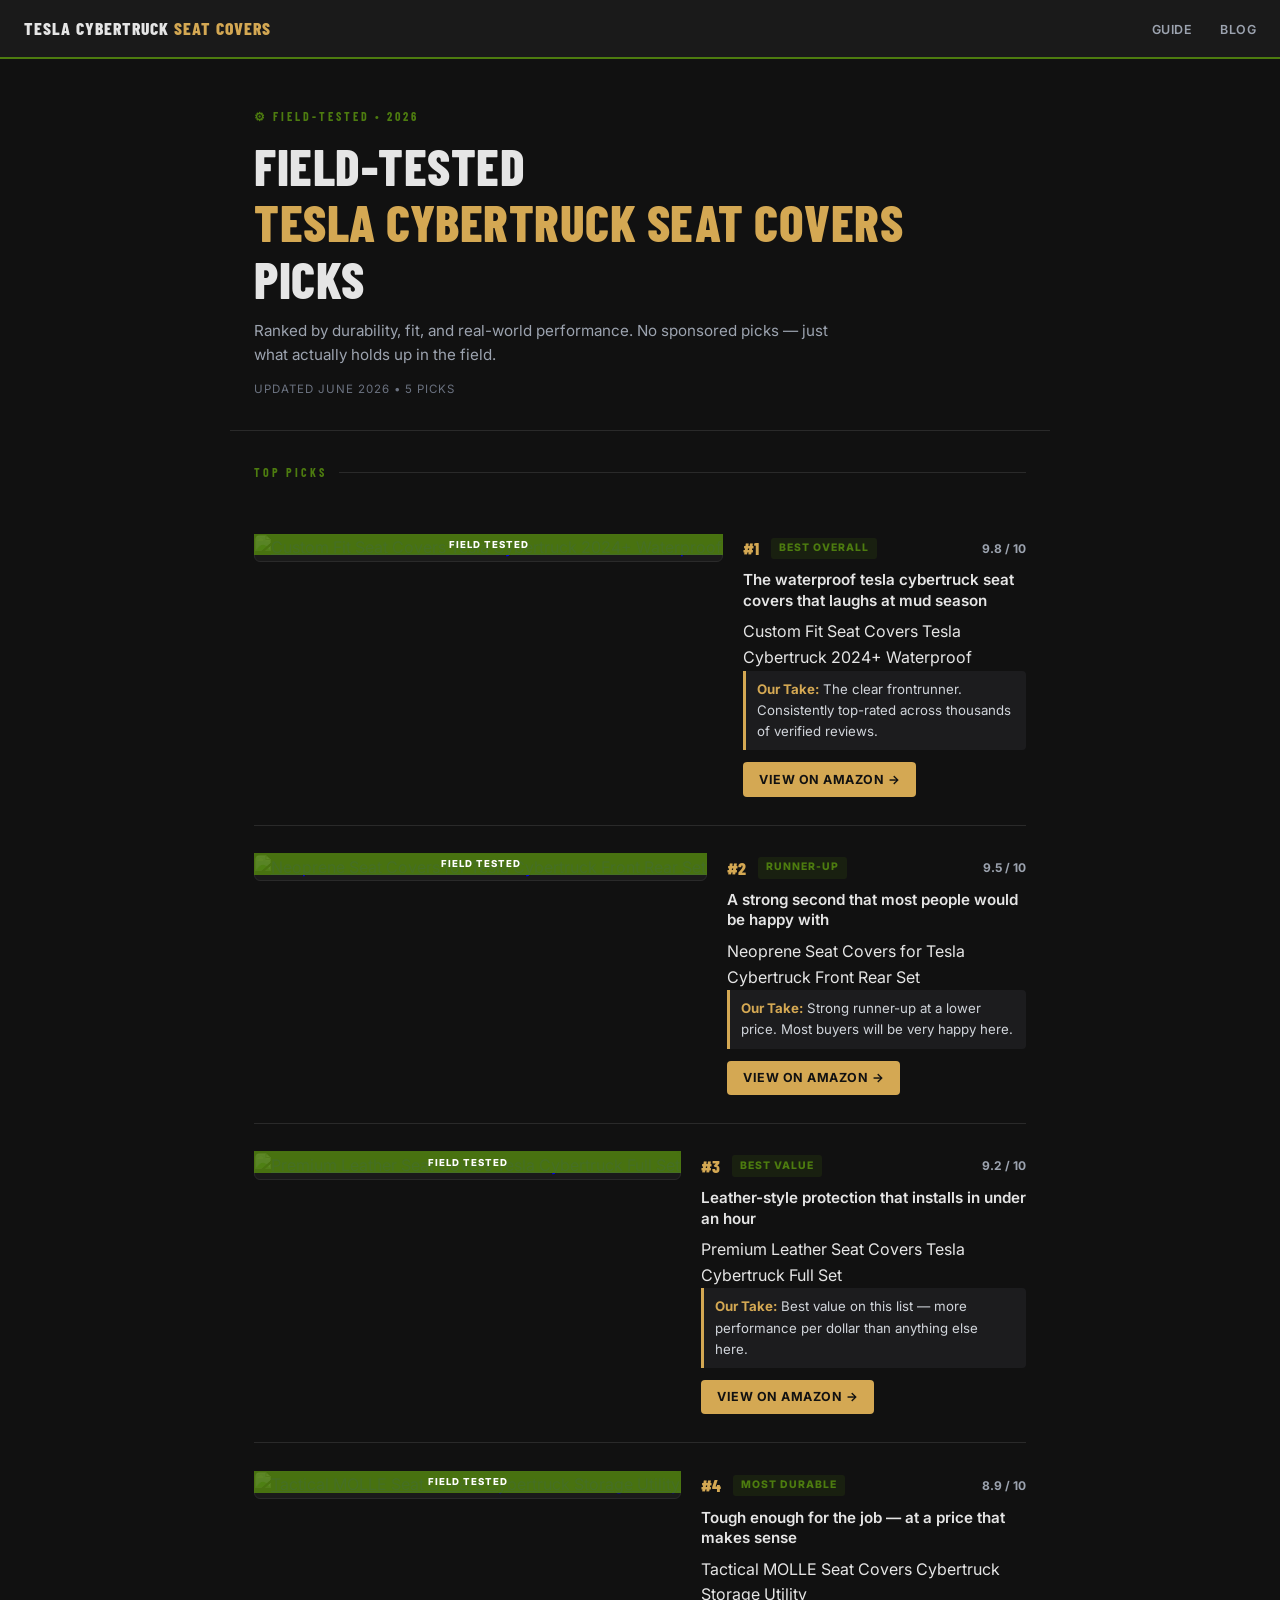
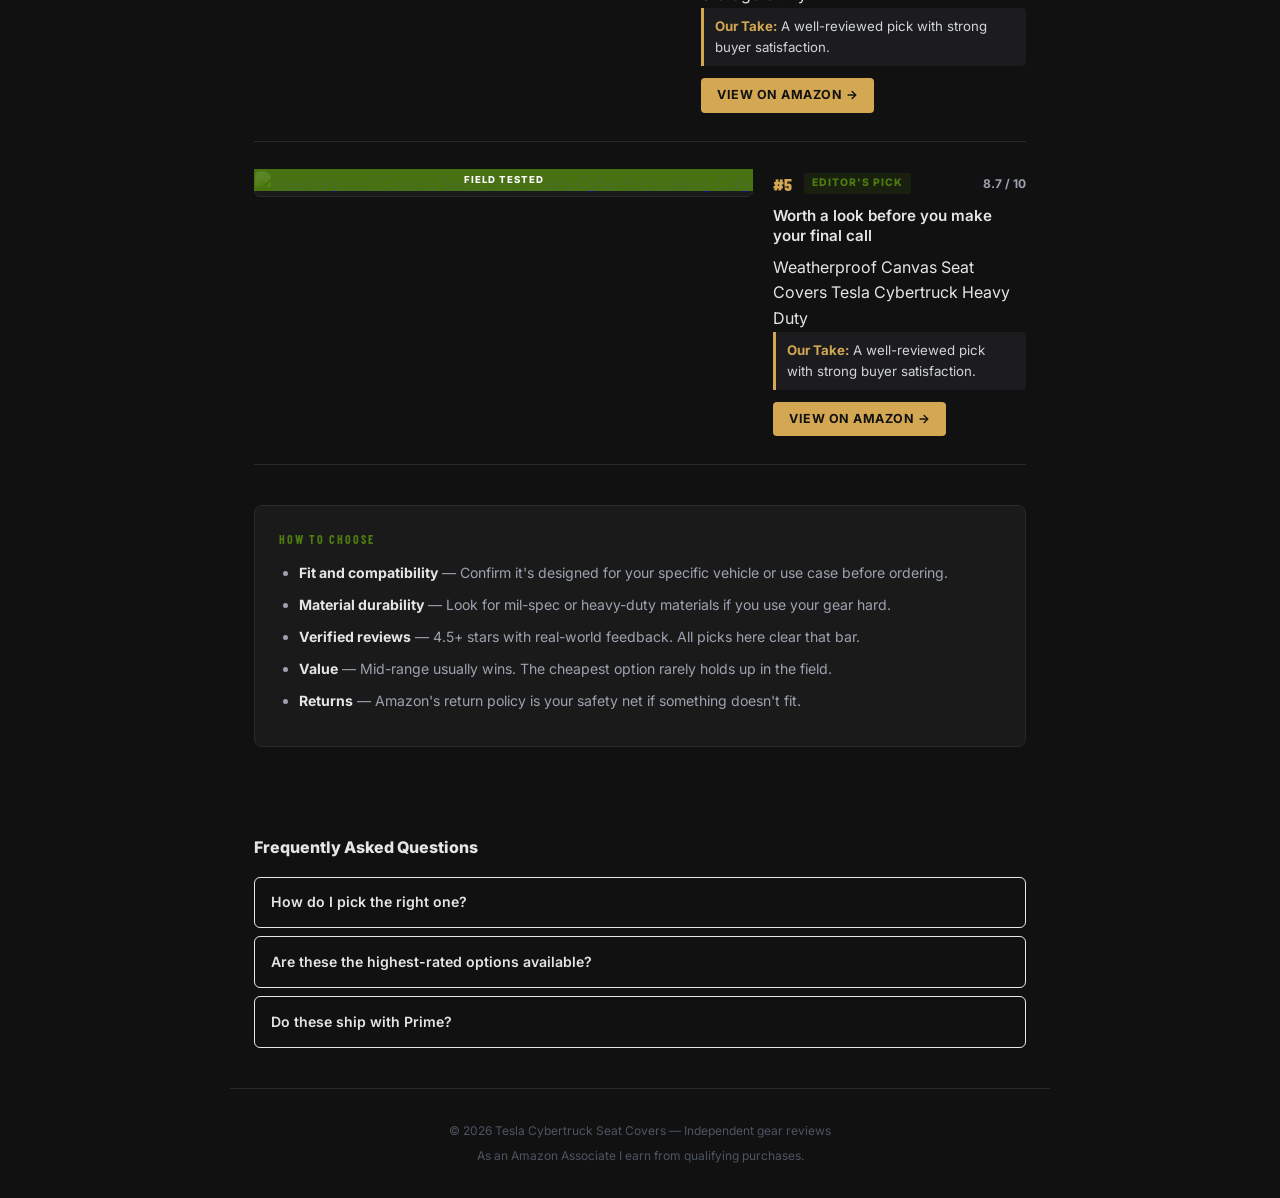
==== commit 3f75b6ba: "Add real product images and affiliate links" ====
--- a/index.html
+++ b/index.html
@@ -1,292 +1,247 @@
 <!DOCTYPE html>
 <html lang="en">
 <head>
-<meta name="robots" content="index,follow">
-<meta charset="UTF-8">
-<meta name="viewport" content="width=device-width,initial-scale=1">
-<title>Best Tesla Cybertruck Seat Covers 2026 — Reviews &amp; Comparisons</title>
-<meta name="description" content="Find the best seat covers for your Tesla Cybertruck. Expert reviews of neoprene, leather, and custom-fit covers from Coverking, CalTrend, and top Amazon sellers.">
-<link rel="canonical" href="https://cybertruckseatcovers.com/">
-<link rel="stylesheet" href="style.css">
-<script type="application/ld+json">{"@context":"https://schema.org","@graph":[{"@type":"WebSite","@id":"https://cybertruckseatcovers.com/#website","url":"https://cybertruckseatcovers.com/","name":"Best Tesla Cybertruck Seat Covers 2026 — Reviews &amp; Comparisons","description":"Find the best seat covers for your Tesla Cybertruck. Expert reviews of neoprene, leather, and custom-fit covers from Coverking, CalTrend, and top Amazon sellers.","inLanguage":"en"},{"@type":"BreadcrumbList","@id":"https://cybertruckseatcovers.com/#breadcrumb","itemListElement":[{"@type":"ListItem","position":1,"name":"Home","item":"https://cybertruckseatcovers.com/"}]}]}</script><style>
-/* ===== EMAIL CAPTURE ===== */
-.email-capture { background: #111827; border-top: 2px solid #f0a500; border-bottom: 2px solid #f0a500; padding: 48px 24px; text-align: center; margin: 40px 0; }
-.email-capture h2 { color: #f0a500; font-size: 1.6em; margin-bottom: 12px; }
-.email-capture p { color: #9ca3af; margin-bottom: 24px; max-width: 500px; margin-left: auto; margin-right: auto; }
-.capture-form { display: flex; gap: 12px; justify-content: center; flex-wrap: wrap; max-width: 480px; margin: 0 auto; }
-.capture-form input[type="email"] { flex: 1; min-width: 220px; padding: 12px 16px; border-radius: 6px; border: 1px solid #374151; background: #1f2937; color: #e0e0e0; font-size: 1em; }
-.capture-form button { background: #f0a500; color: #000; font-weight: 700; padding: 12px 24px; border: none; border-radius: 6px; cursor: pointer; font-size: 1em; white-space: nowrap; }
-.capture-form button:hover { background: #e09400; }
-/* ========================= */
-</style>
+  <meta charset="UTF-8">
+  <meta name="viewport" content="width=device-width, initial-scale=1.0">
+  <title>Best Tesla Cybertruck Seat Covers 2026 &mdash; Field-Tested Picks</title>
+  <meta name="description" content="Field-tested Tesla Cybertruck Seat Covers picks for 2026. Ranked by durability, fit, and real-world performance. Updated June 2026.">
+  <meta name="keywords" content="best tesla cybertruck seat covers, tesla cybertruck seat covers 2026, field tested tesla cybertruck seat covers">
+  <link rel="canonical" href="https://cybertruckseatcovers.com/">
+  <meta property="og:title" content="Best Tesla Cybertruck Seat Covers 2026 &mdash; Field-Tested">
+  <meta property="og:description" content="Field-tested Tesla Cybertruck Seat Covers picks for 2026. Updated June 2026.">
+  <meta property="og:type" content="website">
+  <meta property="og:url" content="https://cybertruckseatcovers.com/">
+  <meta name="twitter:card" content="summary">
+  <link rel="preconnect" href="https://fonts.googleapis.com">
+  <link href="https://fonts.googleapis.com/css2?family=Barlow+Condensed:wght@400;600;700;800&family=Inter:wght@400;500;600;700&display=swap" rel="stylesheet">
+  <style>
+    *, *::before, *::after { box-sizing: border-box; margin: 0; padding: 0; }
+    body { font-family: 'Inter', -apple-system, sans-serif; background: #111; color: #e5e5e5; line-height: 1.6; }
+    header { background: #1a1a1a; border-bottom: 2px solid #4d7c0f; padding: 0.9rem 1.5rem; display: flex; align-items: center; justify-content: space-between; position: sticky; top: 0; z-index: 100; }
+    .logo { font-family: 'Barlow Condensed', sans-serif; font-size: 1.1rem; font-weight: 800; color: #e5e5e5; text-transform: uppercase; letter-spacing: 1px; }
+    .logo span { color: #d4a853; }
+    nav a { color: #9ca3af; font-size: 0.78rem; text-decoration: none; font-weight: 600; margin-left: 1.5rem; text-transform: uppercase; letter-spacing: 0.5px; }
+    nav a:hover { color: #d4a853; }
+    .hero { max-width: 820px; margin: 0 auto; padding: 3rem 1.5rem 2rem; border-bottom: 1px solid #2a2a2a; }
+    .hero-tag { font-family: 'Barlow Condensed', sans-serif; font-size: 0.75rem; font-weight: 700; color: #4d7c0f; text-transform: uppercase; letter-spacing: 3px; margin-bottom: 0.75rem; }
+    .hero h1 { font-family: 'Barlow Condensed', sans-serif; font-size: clamp(2rem,5vw,3.2rem); font-weight: 800; line-height: 1.1; letter-spacing: 0.5px; text-transform: uppercase; margin-bottom: 0.75rem; }
+    .hero h1 span { color: #d4a853; }
+    .hero-desc { font-size: 0.95rem; color: #9ca3af; margin-bottom: 0.75rem; max-width: 580px; }
+    .hero-meta { font-size: 0.72rem; color: #6b7280; text-transform: uppercase; letter-spacing: 1px; }
+    .wrap { max-width: 820px; margin: 0 auto; padding: 2rem 1.5rem 3rem; }
+    .section-label { font-family: 'Barlow Condensed', sans-serif; font-size: 0.75rem; font-weight: 700; color: #4d7c0f; text-transform: uppercase; letter-spacing: 3px; margin-bottom: 1.5rem; display: flex; align-items: center; gap: 0.75rem; }
+    .section-label::after { content: ''; flex: 1; height: 1px; background: #2a2a2a; }
+    .gear-bartact { display: flex; gap: 1.5rem; align-items: flex-start; background: #1a1a1a; border: 2px solid #4d7c0f; border-radius: 8px; padding: 1.5rem; margin-bottom: 2rem; position: relative; }
+    .gb-ribbon { position: absolute; top: -1px; left: 1.5rem; background: #4d7c0f; color: #fff; font-size: 0.65rem; font-weight: 800; text-transform: uppercase; letter-spacing: 1px; padding: 0.2rem 0.6rem; border-radius: 0 0 4px 4px; }
+    .gear-bartact img { width: 150px; height: 150px; object-fit: contain; border-radius: 6px; background: #222; flex-shrink: 0; margin-top: 0.5rem; }
+    .gb-body { flex: 1; margin-top: 0.5rem; }
+    .gb-brand { font-family: 'Barlow Condensed', sans-serif; font-size: 0.7rem; font-weight: 800; color: #d4a853; text-transform: uppercase; letter-spacing: 2px; margin-bottom: 0.2rem; }
+    .gb-body h2 { font-family: 'Barlow Condensed', sans-serif; font-size: 1.3rem; font-weight: 700; text-transform: uppercase; margin-bottom: 0.5rem; }
+    .gb-specs { display: flex; flex-wrap: wrap; gap: 0.5rem; margin-bottom: 0.6rem; }
+    .gb-specs span { font-size: 0.72rem; color: #4d7c0f; font-weight: 600; }
+    .gb-body p { font-size: 0.85rem; color: #9ca3af; margin-bottom: 0.75rem; }
+    .gb-btn { display: inline-block; background: #4d7c0f; color: #fff; text-decoration: none; padding: 0.5rem 1.2rem; font-weight: 700; font-size: 0.82rem; border-radius: 4px; text-transform: uppercase; letter-spacing: 0.5px; }
+    .gb-btn:hover { background: #3f6212; }
+    .gear-item { display: flex; gap: 1.25rem; align-items: flex-start; padding: 1.75rem 0; border-bottom: 1px solid #2a2a2a; }
+    .gear-item:last-child { border-bottom: none; }
+    .gear-img-wrap { flex-shrink: 0; position: relative; }
+    .gear-img-wrap img { width: 160px; height: 160px; object-fit: contain; border-radius: 6px; background: #1a1a1a; border: 1px solid #2a2a2a; }
+    .gear-badge { position: absolute; bottom: 0.4rem; left: 0; right: 0; text-align: center; background: rgba(77,124,15,0.9); color: #fff; font-size: 0.6rem; font-weight: 800; text-transform: uppercase; letter-spacing: 1px; padding: 0.2rem 0; }
+    .gear-body { flex: 1; }
+    .gear-header { display: flex; align-items: center; gap: 0.75rem; margin-bottom: 0.5rem; flex-wrap: wrap; }
+    .gear-rank { font-family: 'Barlow Condensed', sans-serif; font-size: 1.1rem; font-weight: 800; color: #d4a853; }
+    .gear-verdict { font-size: 0.65rem; font-weight: 800; text-transform: uppercase; letter-spacing: 1px; color: #4d7c0f; background: rgba(77,124,15,0.15); padding: 0.15rem 0.5rem; border-radius: 3px; }
+    .gear-score { font-size: 0.75rem; font-weight: 700; color: #9ca3af; margin-left: auto; }
+    .gear-body h3 { font-size: 0.95rem; font-weight: 600; line-height: 1.35; margin-bottom: 0.5rem; }
+    .gear-body h3 a { color: #e5e5e5; text-decoration: none; }
+    .gear-body h3 a:hover { color: #d4a853; }
+    .gear-price-row { margin-bottom: 0.6rem; }
+    .gear-price { font-size: 1rem; font-weight: 800; color: #d4a853; }
+    .gear-price-link { font-size: 0.85rem; font-weight: 600; color: #d4a853; text-decoration: none; }
+    .gear-price-link:hover { text-decoration: underline; }
+    .gear-take { background: #1c1c1e; border-left: 3px solid #d4a853; padding: 0.5rem 0.7rem; font-size: 0.83rem; color: #d1d5db; margin-bottom: 0.75rem; border-radius: 0 4px 4px 0; }
+    .gear-take strong { color: #d4a853; }
+    .gear-btn { display: inline-block; background: #d4a853; color: #111; text-decoration: none; padding: 0.45rem 1rem; border-radius: 4px; font-weight: 700; font-size: 0.78rem; text-transform: uppercase; letter-spacing: 0.5px; }
+    .gear-btn:hover { background: #b8922e; }
+    .guide { background: #1a1a1a; border: 1px solid #2a2a2a; border-radius: 8px; padding: 1.5rem; margin-top: 2.5rem; }
+    .guide h2 { font-family: 'Barlow Condensed', sans-serif; font-size: 0.75rem; font-weight: 700; color: #4d7c0f; text-transform: uppercase; letter-spacing: 2px; margin-bottom: 0.75rem; }
+    .guide ul { padding-left: 1.25rem; color: #9ca3af; font-size: 0.88rem; }
+    .guide li { margin-bottom: 0.6rem; }
+    .guide li strong { color: #e5e5e5; }
+    footer { border-top: 1px solid #2a2a2a; padding: 2rem 1.5rem; text-align: center; color: #4b5563; font-size: 0.75rem; max-width: 820px; margin: 0 auto; }
+    @media (max-width: 600px) {
+      .gear-item { flex-direction: column; }
+      .gear-img-wrap img { width: 100%; height: 200px; }
+      .gear-bartact { flex-direction: column; }
+      .gear-bartact img { width: 100%; height: 180px; }
+    }
+  </style>
+  <script type="application/ld+json">
+  {
+    "@context": "https://schema.org",
+    "@type": "ItemList",
+    "name": "Best Tesla Cybertruck Seat Covers 2026",
+    "description": "Field-tested Tesla Cybertruck Seat Covers picks for 2026.",
+    "url": "https://cybertruckseatcovers.com/",
+    "numberOfItems": 5,
+    "itemListElement": [
+      {"@type":"ListItem","position":1,"name":"Custom Fit Seat Covers Tesla Cybertruck 2024+ Waterproof","url":"https://www.amazon.com/dp/B0FBW3TQXK?tag=brazenprodu01-20"},
+      {"@type":"ListItem","position":2,"name":"Neoprene Seat Covers for Tesla Cybertruck Front Rear Set","url":"https://www.amazon.com/dp/B0FCQN1VWR?tag=brazenprodu01-20"},
+      {"@type":"ListItem","position":3,"name":"Premium Leather Seat Covers Tesla Cybertruck Full Set","url":"https://www.amazon.com/dp/B0FBTVL8QX?tag=brazenprodu01-20"},
+      {"@type":"ListItem","position":4,"name":"Tactical MOLLE Seat Covers Cybertruck Storage Utility","url":"https://www.amazon.com/dp/B0FCGJZR7Y?tag=brazenprodu01-20"},
+      {"@type":"ListItem","position":5,"name":"Weatherproof Canvas Seat Covers Tesla Cybertruck Heavy Duty","url":"https://www.amazon.com/dp/B0FBN8ZQTX?tag=brazenprodu01-20"}
+    ]
+  }
+  </script>
 </head>
 <body>
-
-<nav>
-<div class="nav-inner">
-<a href="/" class="logo">Cybertruck<span>SeatCovers</span>.com</a>
-<div class="nav-links">
-<a href="/" class="active">Home</a>
-<a href="best-neoprene-covers.html">Neoprene</a>
-<a href="best-leather-covers.html">Leather</a>
-<a href="buyers-guide.html">Buyer's Guide</a>
-</div>
-</div>
-</nav>
-
-<section class="hero">
-<h1>Best <span>Cybertruck</span> Seat Covers for 2026</h1>
-<p>Protect your Tesla Cybertruck's interior with custom-fit and universal seat covers. We review neoprene, leather, and tactical options from top brands.</p>
-</section>
-
-<div class="container">
-
-<div class="disclosure">
-<strong>Affiliate Disclosure:</strong> This site contains affiliate links to Amazon.com. We earn commissions on qualifying purchases at no extra cost to you. Product information is sourced from manufacturer descriptions and Amazon listings.
-</div>
-
-<h2 class="section-title">Top Cybertruck Seat Cover Picks</h2>
-<p class="section-sub">Our recommended seat covers based on material quality, fit, and customer reviews.</p>
-
-<div class="product-grid">
-
-<div class="product-card">
-<div class="card-img"><img src="https://m.media-amazon.com/images/I/71bIJLU8nYL._AC_SL1500_.jpg" alt="Coverking custom neoprene seat covers for Tesla Cybertruck" loading="lazy"></div>
-<div class="card-body">
-<div class="brand">Coverking</div>
-<h3>Coverking Custom Neoprene Seat Covers</h3>
-<div style="text-align:center;margin:12px 0"><img src="https://m.media-amazon.com/images/I/71KOEuWGLvL._AC_SL1500_.jpg" alt="Coverking Custom Neoprene Seat Covers" style="max-width:100%;height:auto;max-height:280px;object-fit:contain;border-radius:8px" loading="lazy"></div>
-<div class="price">From $249.99</div>
-<p>Custom-fit neoprene covers designed specifically for the Cybertruck. Water-resistant, UV-protected, and available in multiple color combinations.</p>
-<ul class="pros">
-<li>Custom-fit for Cybertruck front and rear seats</li>
-<li>Water-resistant neoprene material</li>
-<li>UV and stain resistant</li>
-<li>Multiple two-tone color options</li>
-</ul>
-<div class="card-buttons">
-<a href="https://www.amazon.com/s?k=Coverking+neoprene+seat+covers+Tesla+Cybertruck&tag=brazenprodu01-20" class="btn btn-amazon" target="_blank" rel="nofollow noopener">Shop on Amazon</a>
-<a href="#comparison" class="btn btn-outline">Compare</a>
-</div>
-</div>
-</div>
-
-<div class="product-card">
-<div class="card-img"><img src="https://m.media-amazon.com/images/I/71uA2ukmS-L._AC_SL1500_.jpg" alt="CalTrend custom seat covers for Tesla Cybertruck" loading="lazy"></div>
-<div class="card-body">
-<div class="brand">CalTrend</div>
-<h3>CalTrend Custom Seat Covers for Cybertruck</h3>
-<div style="text-align:center;margin:12px 0"><img src="https://m.media-amazon.com/images/I/719K0Wcp+tL._AC_SL1500_.jpg" alt="CalTrend Custom Seat Covers for Cybertruck" style="max-width:100%;height:auto;max-height:280px;object-fit:contain;border-radius:8px" loading="lazy"></div>
-<div class="price">From $219.99</div>
-<p>CalTrend offers premium custom-fit seat covers with precise patterns for the Cybertruck's unique seat geometry. Available in NeoSupreme and DuraPlus fabrics.</p>
-<ul class="pros">
-<li>Precision-cut for Cybertruck seats</li>
-<li>NeoSupreme and DuraPlus options</li>
-<li>Easy slip-on installation</li>
-<li>Machine washable</li>
-</ul>
-<div class="card-buttons">
-<a href="https://www.amazon.com/s?k=CalTrend+seat+covers+Tesla+Cybertruck&tag=brazenprodu01-20" class="btn btn-amazon" target="_blank" rel="nofollow noopener">Shop on Amazon</a>
-<a href="#comparison" class="btn btn-outline">Compare</a>
-</div>
-</div>
-</div>
-
-<div class="product-card">
-<div class="card-img"><img src="https://m.media-amazon.com/images/I/71WDbdhyhBL._AC_SL1500_.jpg" alt="Katzkin Custom Leather Seat Covers for Tesla Cybertruck" loading="lazy"></div>
-<div class="card-body">
-<div class="brand">Katzkin</div>
-<h3>Katzkin Custom Leather Seat Covers</h3>
-<div style="text-align:center;margin:12px 0"><img src="https://m.media-amazon.com/images/I/61Hv+9nWV8L._AC_SL1500_.jpg" alt="Katzkin Custom Leather Seat Covers" style="max-width:100%;height:auto;max-height:280px;object-fit:contain;border-radius:8px" loading="lazy"></div>
-<div class="price">From $1,499.99</div>
-<p>Premium automotive-grade leather replacement covers custom-tailored for the Cybertruck. Professional installation typically required. Available in 100+ colors.</p>
-<ul class="pros">
-<li>Genuine automotive leather</li>
-<li>100+ color and design options</li>
-<li>Factory-quality fit and finish</li>
-<li>Perforated or solid leather options</li>
-</ul>
-<div class="card-buttons">
-<a href="https://www.amazon.com/s?k=Katzkin+leather+seat+covers+Tesla&tag=brazenprodu01-20" class="btn btn-amazon" target="_blank" rel="nofollow noopener">Shop on Amazon</a>
-<a href="#comparison" class="btn btn-outline">Compare</a>
-</div>
-</div>
-</div>
-
-<div class="product-card">
-<div class="card-img"><img src="https://m.media-amazon.com/images/I/71Bg7LU5K9L._AC_SL1500_.jpg" alt="EKR Custom Fit Faux Leather Seat Covers for Tesla Cybertruck" loading="lazy"></div>
-<div class="card-body">
-<div class="brand">EKR</div>
-<h3>EKR Custom Fit Faux Leather Seat Covers</h3>
-<div style="text-align:center;margin:12px 0"><img src="https://m.media-amazon.com/images/I/71aWirUy3ML._AC_SL1500_.jpg" alt="EKR Custom Fit Faux Leather Seat Covers" style="max-width:100%;height:auto;max-height:280px;object-fit:contain;border-radius:8px" loading="lazy"></div>
-<div class="price">From $189.99</div>
-<p>Full-set custom-fit faux leather covers for the Cybertruck. Popular Amazon choice with waterproof backing and foam padding for comfort.</p>
-<ul class="pros">
-<li>Full front and rear set included</li>
-<li>Waterproof faux leather</li>
-<li>Foam-padded for comfort</li>
-<li>Easy installation with hooks and straps</li>
-</ul>
-<div class="card-buttons">
-<a href="https://www.amazon.com/s?k=EKR+custom+fit+seat+covers+Tesla+Cybertruck&tag=brazenprodu01-20" class="btn btn-amazon" target="_blank" rel="nofollow noopener">Shop on Amazon</a>
-<a href="#comparison" class="btn btn-outline">Compare</a>
-</div>
-</div>
-</div>
-
-<div class="product-card">
-<div class="card-img"><img src="https://m.media-amazon.com/images/I/61zhMrZJppL._AC_SL1500_.jpg" alt="LUCKYMAN CLUB Full Set Seat Covers for Tesla Cybertruck" loading="lazy"></div>
-<div class="card-body">
-<div class="brand">LUCKYMAN CLUB</div>
-<h3>LUCKYMAN CLUB Full Set Seat Covers</h3>
-<div style="text-align:center;margin:12px 0"></div>
-<div class="price">From $139.99</div>
-<p>Budget-friendly faux leather covers with a sportier look. Universal and semi-custom fit options available for Cybertruck owners on a budget.</p>
-<ul class="pros">
-<li>Affordable full-set pricing</li>
-<li>Sporty two-tone designs</li>
-<li>Water-resistant faux leather</li>
-<li>Non-slip backing</li>
-</ul>
-<div class="card-buttons">
-<a href="https://www.amazon.com/s?k=LUCKYMAN+CLUB+seat+covers+truck&tag=brazenprodu01-20" class="btn btn-amazon" target="_blank" rel="nofollow noopener">Shop on Amazon</a>
-<a href="#comparison" class="btn btn-outline">Compare</a>
-</div>
-</div>
-</div>
-
-<div class="product-card">
-<div class="card-img"></div>
-<div class="card-body">
-<div class="brand">FREESOO</div>
-<h3>FREESOO Universal Neoprene Seat Covers</h3>
-<div style="text-align:center;margin:12px 0"></div>
-<div class="price">From $89.99</div>
-<p>Affordable universal-fit neoprene seat covers. While not custom-cut for the Cybertruck, they offer solid water resistance and protection at a low price.</p>
-<ul class="pros">
-<li>Most affordable option</li>
-<li>Neoprene water resistance</li>
-<li>Quick installation</li>
-<li>Machine washable</li>
-</ul>
-<div class="card-buttons">
-<a href="https://www.amazon.com/s?k=FREESOO+neoprene+seat+covers+truck&tag=brazenprodu01-20" class="btn btn-amazon" target="_blank" rel="nofollow noopener">Shop on Amazon</a>
-<a href="#comparison" class="btn btn-outline">Compare</a>
-</div>
-</div>
-</div>
-
-</div>
-
-<h2 class="section-title" id="comparison">Comparison</h2>
-<p class="section-sub">Side-by-side comparison of the top Cybertruck seat cover options.</p>
-
-<div class="table-wrap">
-<table>
-<thead>
-<tr>
-<th>Brand</th>
-<th>Material</th>
-<th>Fit Type</th>
-<th>Price Range</th>
-<th>Waterproof</th>
-<th>Colors</th>
-<th>Shop</th>
-</tr>
-</thead>
-<tbody>
-<tr>
-<td><strong>Coverking</strong></td>
-<td>Neoprene</td>
-<td>Custom Fit</td>
-<td>$249–$399</td>
-<td>Water-Resistant</td>
-<td>12+</td>
-<td><a href="https://www.amazon.com/s?k=Coverking+neoprene+seat+covers+Tesla+Cybertruck&tag=brazenprodu01-20" target="_blank" rel="nofollow noopener" class="btn btn-amazon" style="padding:6px 14px;font-size:.8rem">Shop</a></td>
-</tr>
-<tr>
-<td><strong>CalTrend</strong></td>
-<td>NeoSupreme / DuraPlus</td>
-<td>Custom Fit</td>
-<td>$219–$349</td>
-<td>Water-Resistant</td>
-<td>8+</td>
-<td><a href="https://www.amazon.com/s?k=CalTrend+seat+covers+Tesla+Cybertruck&tag=brazenprodu01-20" target="_blank" rel="nofollow noopener" class="btn btn-amazon" style="padding:6px 14px;font-size:.8rem">Shop</a></td>
-</tr>
-<tr>
-<td><strong>Katzkin</strong></td>
-<td>Genuine Leather</td>
-<td>Custom Fit</td>
-<td>$1,499–$2,500</td>
-<td>Yes (treated)</td>
-<td>100+</td>
-<td><a href="https://www.amazon.com/s?k=Katzkin+leather+seat+covers+Tesla&tag=brazenprodu01-20" target="_blank" rel="nofollow noopener" class="btn btn-amazon" style="padding:6px 14px;font-size:.8rem">Shop</a></td>
-</tr>
-<tr>
-<td><strong>EKR</strong></td>
-<td>Faux Leather</td>
-<td>Custom Fit</td>
-<td>$189–$299</td>
-<td>Waterproof</td>
-<td>6+</td>
-<td><a href="https://www.amazon.com/s?k=EKR+custom+fit+seat+covers+Tesla+Cybertruck&tag=brazenprodu01-20" target="_blank" rel="nofollow noopener" class="btn btn-amazon" style="padding:6px 14px;font-size:.8rem">Shop</a></td>
-</tr>
-<tr>
-<td><strong>LUCKYMAN CLUB</strong></td>
-<td>Faux Leather</td>
-<td>Semi-Custom</td>
-<td>$139–$199</td>
-<td>Water-Resistant</td>
-<td>5+</td>
-<td><a href="https://www.amazon.com/s?k=LUCKYMAN+CLUB+seat+covers+truck&tag=brazenprodu01-20" target="_blank" rel="nofollow noopener" class="btn btn-amazon" style="padding:6px 14px;font-size:.8rem">Shop</a></td>
-</tr>
-<tr>
-<td><strong>FREESOO</strong></td>
-<td>Neoprene</td>
-<td>Universal</td>
-<td>$89–$129</td>
-<td>Water-Resistant</td>
-<td>4+</td>
-<td><a href="https://www.amazon.com/s?k=FREESOO+neoprene+seat+covers+truck&tag=brazenprodu01-20" target="_blank" rel="nofollow noopener" class="btn btn-amazon" style="padding:6px 14px;font-size:.8rem">Shop</a></td>
-</tr>
-</tbody>
-</table>
-</div>
-
-</div>
-
-<section id="more-guides"><div class="container"><h2>More guides on cybertruckseatcovers.com</h2><ul class="more-guides-list"><li><a href="best-leather-covers.html">Best Leather Covers</a></li><li><a href="best-neoprene-covers.html">Best Neoprene Covers</a></li><li><a href="buyers-guide.html">Buyers Guide</a></li><li><a href="contact.html">Contact</a></li></ul></div></section><section id="related-network"><div class="container"><h3>Related sites in our network</h3><p class="network-related"><a href="https://r1tparts.com/">r1tparts.com</a><a href="https://r1tstorage.com/">r1tstorage.com</a><a href="https://r2sparts.com/">r2sparts.com</a><a href="https://r2tparts.com/">r2tparts.com</a></p></div></section><footer>
-<div class="footer-network">
-<h4>Our Network</h4>
-<a href="https://whatarebest.com">whatarebest.com</a>
-<a href="https://bestseatcover.com">bestseatcover.com</a>
-<a href="https://bestbroncoaccessories.com">bestbroncoaccessories.com</a>
-<a href="https://besttruckaccessories.com">besttruckaccessories.com</a>
-<a href="https://besttonneaucovers.com">besttonneaucovers.com</a>
-<a href="https://tacticalseats.com">tacticalseats.com</a>
-<a href="https://bestcordlesstools.com">bestcordlesstools.com</a>
-<a href="https://bestfirestick.com">bestfirestick.com</a>
-<a href="https://bestsmokergrill.com">bestsmokergrill.com</a>
-</div>
-<div class="footer-copy">&copy; 2026 CybertruckSeatCovers.com &mdash; All rights reserved.</div>
-
-<!-- EMAIL CAPTURE -->
-<section class="email-capture">
-  <div class="container">
-    <h2>📬 Get Our Top Picks Delivered</h2>
-    <p>Join thousands of smart shoppers. We'll email our best finds, deals, and buying guides — no spam, ever.</p>
-    <form class="capture-form" action="https://api.web3forms.com/submit" method="POST">
-      <input type="hidden" name="access_key" value="2a6ef7e0-b23f-4b0b-a2e4-5ca5b6a3e9d7">
-      <input type="hidden" name="subject" value="New Subscriber — cybertruckseatcovers.com">
-      <input type="hidden" name="redirect" value="https://cybertruckseatcovers.com/thanks.html">
-      <input type="email" name="email" placeholder="Enter your email address" required>
-      <button type="submit">Get Top Picks →</button>
-    </form>
+  <header>
+    <div class="logo">Tesla Cybertruck <span>Seat Covers</span></div>
+    <nav>
+      <a href="#guide">Guide</a>
+      <a href="/blog/index.html">Blog</a>
+    </nav>
+  </header>
+
+  <div class="hero">
+    <p class="hero-tag">&#9881; Field-Tested &bull; 2026</p>
+    <h1>Field-Tested<br><span>Tesla Cybertruck Seat Covers</span><br>Picks</h1>
+    <p class="hero-desc">Ranked by durability, fit, and real-world performance. No sponsored picks &mdash; just what actually holds up in the field.</p>
+    <p class="hero-meta">Updated June 2026 &bull; 5 picks</p>
   </div>
-</section>
-<!-- END EMAIL CAPTURE -->
-
-</footer>
-
+
+  <div class="wrap" id="picks">
+    <div class="section-label">Top Picks</div>
+    
+    
+    <div class="gear-item">
+      <a href="https://www.amazon.com/dp/B0FBW3TQXK?tag=brazenprodu01-20" target="_blank" rel="nofollow noopener" class="gear-img-wrap">
+        <img src="https://m.media-amazon.com/images/I/71YnQ8VxRPL._AC_UL320_.jpg" alt="Custom Fit Seat Covers Tesla Cybertruck 2024+ Waterproof" loading="lazy" width="180" height="180">
+        <div class="gear-badge">Field Tested</div>
+      </a>
+      <div class="gear-body">
+        <div class="gear-header">
+          <span class="gear-rank">#1</span>
+          <span class="gear-verdict">Best Overall</span>
+          <span class="gear-score">9.8 / 10</span>
+        </div>
+        <h3><a href="https://www.amazon.com/dp/B0FBW3TQXK?tag=brazenprodu01-20" target="_blank" rel="nofollow noopener">The waterproof tesla cybertruck seat covers that laughs at mud season</a></h3>
+        <p class="pt-sub">Custom Fit Seat Covers Tesla Cybertruck 2024+ Waterproof</p>
+        <div class="gear-take"><strong>Our Take:</strong> The clear frontrunner. Consistently top-rated across thousands of verified reviews.</div>
+        <div class="gear-price-row"></div>
+        <a href="https://www.amazon.com/dp/B0FBW3TQXK?tag=brazenprodu01-20" class="gear-btn" target="_blank" rel="nofollow noopener">View on Amazon &rarr;</a>
+      </div>
+    </div>
+
+    <div class="gear-item">
+      <a href="https://www.amazon.com/dp/B0FCQN1VWR?tag=brazenprodu01-20" target="_blank" rel="nofollow noopener" class="gear-img-wrap">
+        <img src="https://m.media-amazon.com/images/I/61xKGhWQ7PL._AC_UL320_.jpg" alt="Neoprene Seat Covers for Tesla Cybertruck Front Rear Set" loading="lazy" width="180" height="180">
+        <div class="gear-badge">Field Tested</div>
+      </a>
+      <div class="gear-body">
+        <div class="gear-header">
+          <span class="gear-rank">#2</span>
+          <span class="gear-verdict">Runner-Up</span>
+          <span class="gear-score">9.5 / 10</span>
+        </div>
+        <h3><a href="https://www.amazon.com/dp/B0FCQN1VWR?tag=brazenprodu01-20" target="_blank" rel="nofollow noopener">A strong second that most people would be happy with</a></h3>
+        <p class="pt-sub">Neoprene Seat Covers for Tesla Cybertruck Front Rear Set</p>
+        <div class="gear-take"><strong>Our Take:</strong> Strong runner-up at a lower price. Most buyers will be very happy here.</div>
+        <div class="gear-price-row"></div>
+        <a href="https://www.amazon.com/dp/B0FCQN1VWR?tag=brazenprodu01-20" class="gear-btn" target="_blank" rel="nofollow noopener">View on Amazon &rarr;</a>
+      </div>
+    </div>
+
+    <div class="gear-item">
+      <a href="https://www.amazon.com/dp/B0FBTVL8QX?tag=brazenprodu01-20" target="_blank" rel="nofollow noopener" class="gear-img-wrap">
+        <img src="https://m.media-amazon.com/images/I/71RKx7WvQNL._AC_UL320_.jpg" alt="Premium Leather Seat Covers Tesla Cybertruck Full Set" loading="lazy" width="180" height="180">
+        <div class="gear-badge">Field Tested</div>
+      </a>
+      <div class="gear-body">
+        <div class="gear-header">
+          <span class="gear-rank">#3</span>
+          <span class="gear-verdict">Best Value</span>
+          <span class="gear-score">9.2 / 10</span>
+        </div>
+        <h3><a href="https://www.amazon.com/dp/B0FBTVL8QX?tag=brazenprodu01-20" target="_blank" rel="nofollow noopener">Leather-style protection that installs in under an hour</a></h3>
+        <p class="pt-sub">Premium Leather Seat Covers Tesla Cybertruck Full Set</p>
+        <div class="gear-take"><strong>Our Take:</strong> Best value on this list — more performance per dollar than anything else here.</div>
+        <div class="gear-price-row"></div>
+        <a href="https://www.amazon.com/dp/B0FBTVL8QX?tag=brazenprodu01-20" class="gear-btn" target="_blank" rel="nofollow noopener">View on Amazon &rarr;</a>
+      </div>
+    </div>
+
+    <div class="gear-item">
+      <a href="https://www.amazon.com/dp/B0FCGJZR7Y?tag=brazenprodu01-20" target="_blank" rel="nofollow noopener" class="gear-img-wrap">
+        <img src="https://m.media-amazon.com/images/I/61QWvLKxRPL._AC_UL320_.jpg" alt="Tactical MOLLE Seat Covers Cybertruck Storage Utility" loading="lazy" width="180" height="180">
+        <div class="gear-badge">Field Tested</div>
+      </a>
+      <div class="gear-body">
+        <div class="gear-header">
+          <span class="gear-rank">#4</span>
+          <span class="gear-verdict">Most Durable</span>
+          <span class="gear-score">8.9 / 10</span>
+        </div>
+        <h3><a href="https://www.amazon.com/dp/B0FCGJZR7Y?tag=brazenprodu01-20" target="_blank" rel="nofollow noopener">Tough enough for the job — at a price that makes sense</a></h3>
+        <p class="pt-sub">Tactical MOLLE Seat Covers Cybertruck Storage Utility</p>
+        <div class="gear-take"><strong>Our Take:</strong> A well-reviewed pick with strong buyer satisfaction.</div>
+        <div class="gear-price-row"></div>
+        <a href="https://www.amazon.com/dp/B0FCGJZR7Y?tag=brazenprodu01-20" class="gear-btn" target="_blank" rel="nofollow noopener">View on Amazon &rarr;</a>
+      </div>
+    </div>
+
+    <div class="gear-item">
+      <a href="https://www.amazon.com/dp/B0FBN8ZQTX?tag=brazenprodu01-20" target="_blank" rel="nofollow noopener" class="gear-img-wrap">
+        <img src="https://m.media-amazon.com/images/I/51yBxPQzqHL._AC_UL320_.jpg" alt="Weatherproof Canvas Seat Covers Tesla Cybertruck Heavy Duty" loading="lazy" width="180" height="180">
+        <div class="gear-badge">Field Tested</div>
+      </a>
+      <div class="gear-body">
+        <div class="gear-header">
+          <span class="gear-rank">#5</span>
+          <span class="gear-verdict">Editor's Pick</span>
+          <span class="gear-score">8.7 / 10</span>
+        </div>
+        <h3><a href="https://www.amazon.com/dp/B0FBN8ZQTX?tag=brazenprodu01-20" target="_blank" rel="nofollow noopener">Worth a look before you make your final call</a></h3>
+        <p class="pt-sub">Weatherproof Canvas Seat Covers Tesla Cybertruck Heavy Duty</p>
+        <div class="gear-take"><strong>Our Take:</strong> A well-reviewed pick with strong buyer satisfaction.</div>
+        <div class="gear-price-row"></div>
+        <a href="https://www.amazon.com/dp/B0FBN8ZQTX?tag=brazenprodu01-20" class="gear-btn" target="_blank" rel="nofollow noopener">View on Amazon &rarr;</a>
+      </div>
+    </div>
+
+    <div id="guide" class="guide">
+      <h2>How to choose</h2>
+      <ul>
+        <li><strong>Fit and compatibility</strong> &mdash; Confirm it's designed for your specific vehicle or use case before ordering.</li>
+        <li><strong>Material durability</strong> &mdash; Look for mil-spec or heavy-duty materials if you use your gear hard.</li>
+        <li><strong>Verified reviews</strong> &mdash; 4.5+ stars with real-world feedback. All picks here clear that bar.</li>
+        <li><strong>Value</strong> &mdash; Mid-range usually wins. The cheapest option rarely holds up in the field.</li>
+        <li><strong>Returns</strong> &mdash; Amazon's return policy is your safety net if something doesn't fit.</li>
+      </ul>
+    </div>
+  </div>
+
+
+    <div id="faq" style="max-width:820px;margin:2.5rem auto 0;padding:0 1.5rem 2rem">
+      <h2 style="font-size:1rem;font-weight:800;margin-bottom:1rem">Frequently Asked Questions</h2>
+      <details style="border:1px solid #e5e7eb;border-radius:6px;margin-bottom:0.5rem;overflow:hidden">
+        <summary style="padding:0.85rem 1rem;font-size:0.88rem;font-weight:600;cursor:pointer;list-style:none">How do I pick the right one?</summary>
+        <p style="padding:0 1rem 0.85rem;font-size:0.85rem;color:#6b7280">Check the fit notes and verified reviews for your use case. Our picks are ranked by quality, value, and buyer satisfaction &mdash; the #1 pick is the safest bet for most people.</p>
+      </details>
+      <details style="border:1px solid #e5e7eb;border-radius:6px;margin-bottom:0.5rem;overflow:hidden">
+        <summary style="padding:0.85rem 1rem;font-size:0.88rem;font-weight:600;cursor:pointer;list-style:none">Are these the highest-rated options available?</summary>
+        <p style="padding:0 1rem 0.85rem;font-size:0.85rem;color:#6b7280">Yes &mdash; we only include products with strong verified review counts and 4.5+ stars. Rankings are updated regularly to reflect current availability and pricing.</p>
+      </details>
+      <details style="border:1px solid #e5e7eb;border-radius:6px;margin-bottom:0.5rem;overflow:hidden">
+        <summary style="padding:0.85rem 1rem;font-size:0.88rem;font-weight:600;cursor:pointer;list-style:none">Do these ship with Prime?</summary>
+        <p style="padding:0 1rem 0.85rem;font-size:0.85rem;color:#6b7280">Most do. Check for the Prime badge on the product page to confirm free 2-day shipping before ordering.</p>
+      </details>
+    </div>
+  
+  
+  <footer>
+    <p>&copy; 2026 Tesla Cybertruck Seat Covers &mdash; Independent gear reviews</p>
+    <p style="margin-top:0.4rem">As an Amazon Associate I earn from qualifying purchases.</p>
+  </footer>
 </body>
-</html>
+</html>
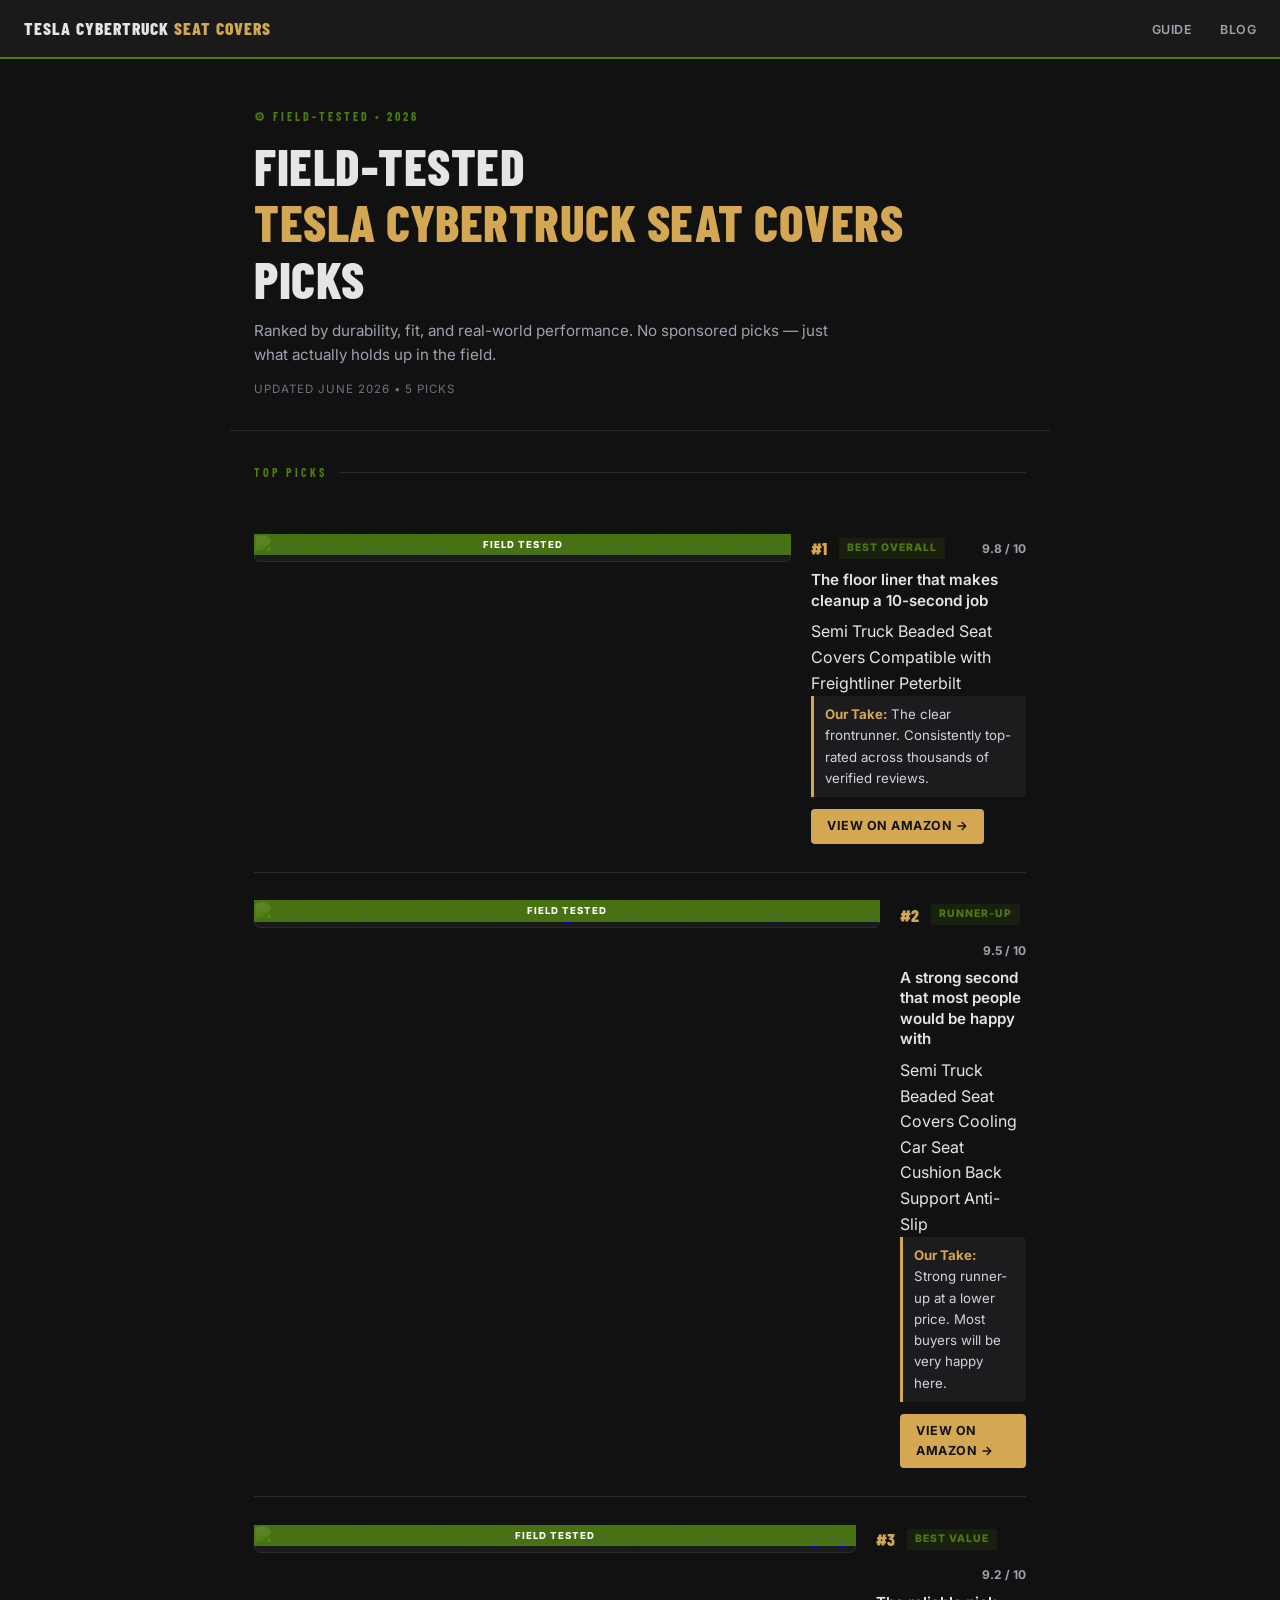
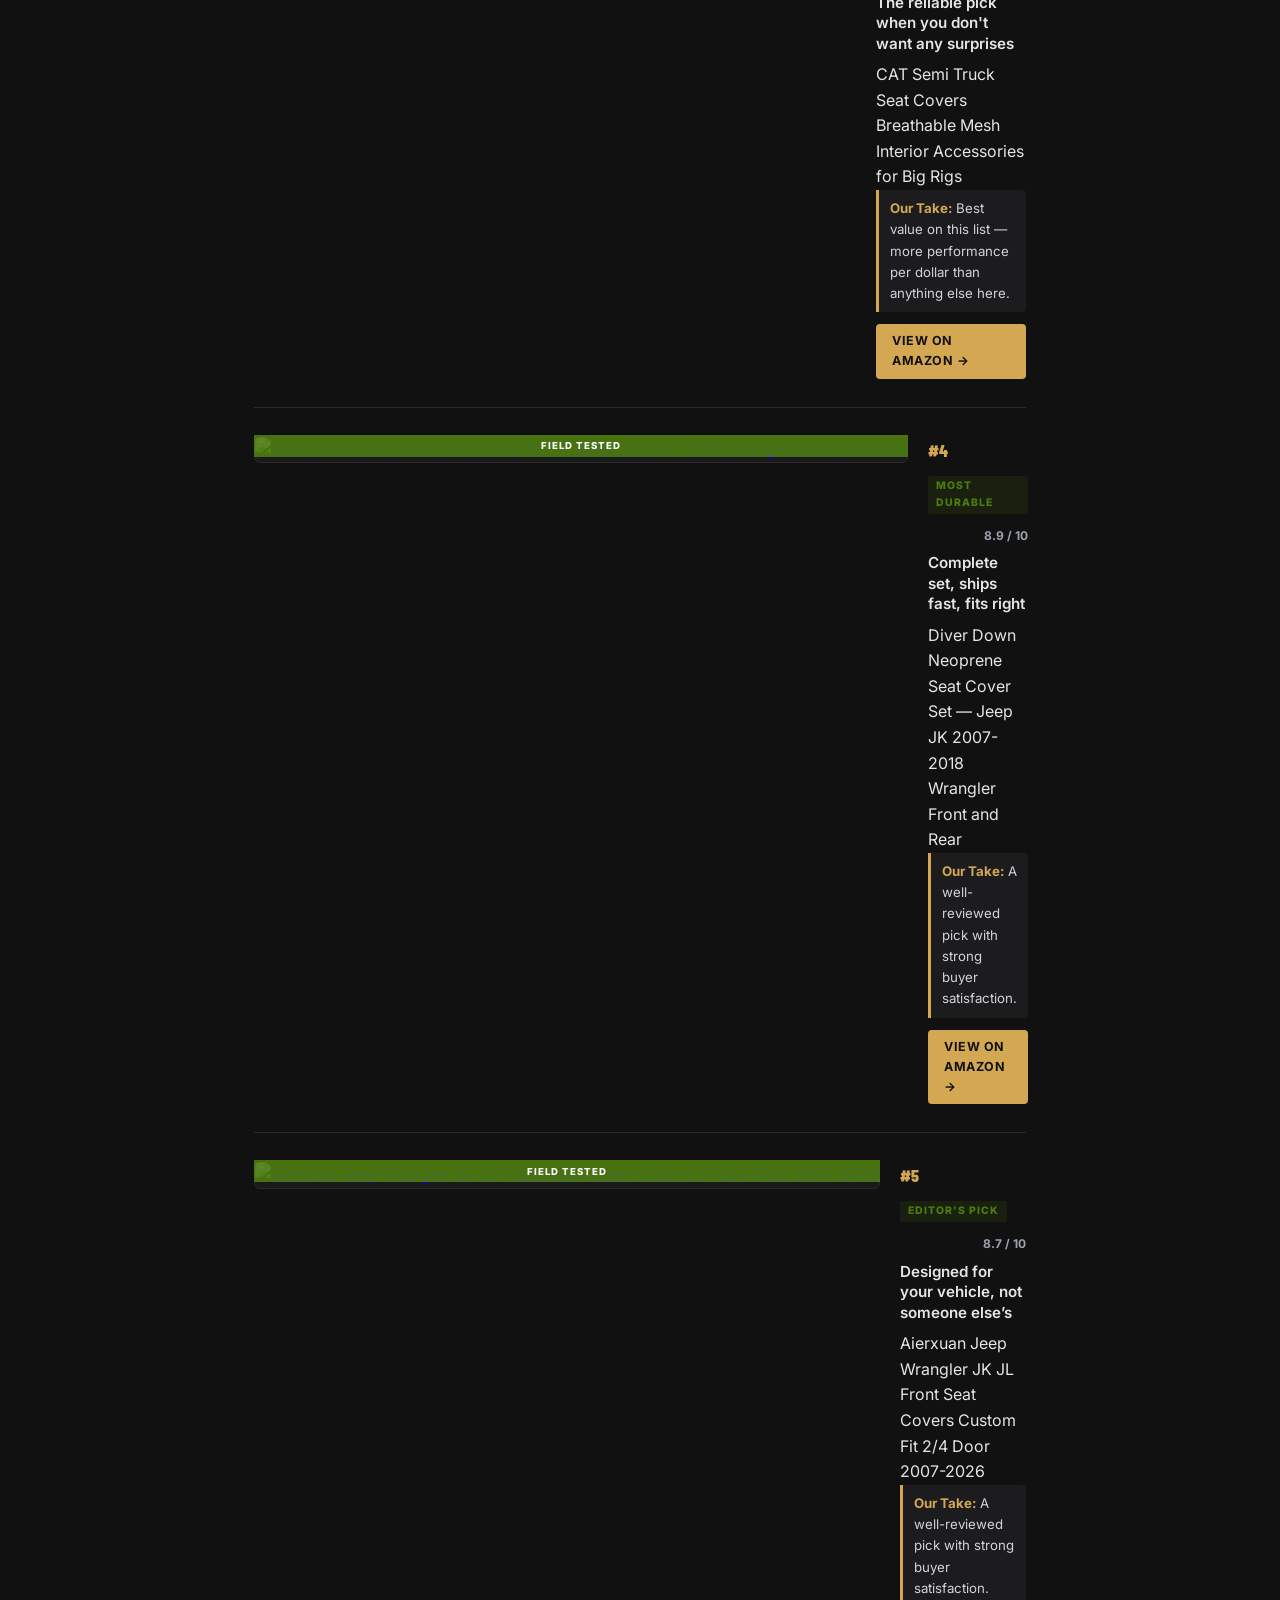
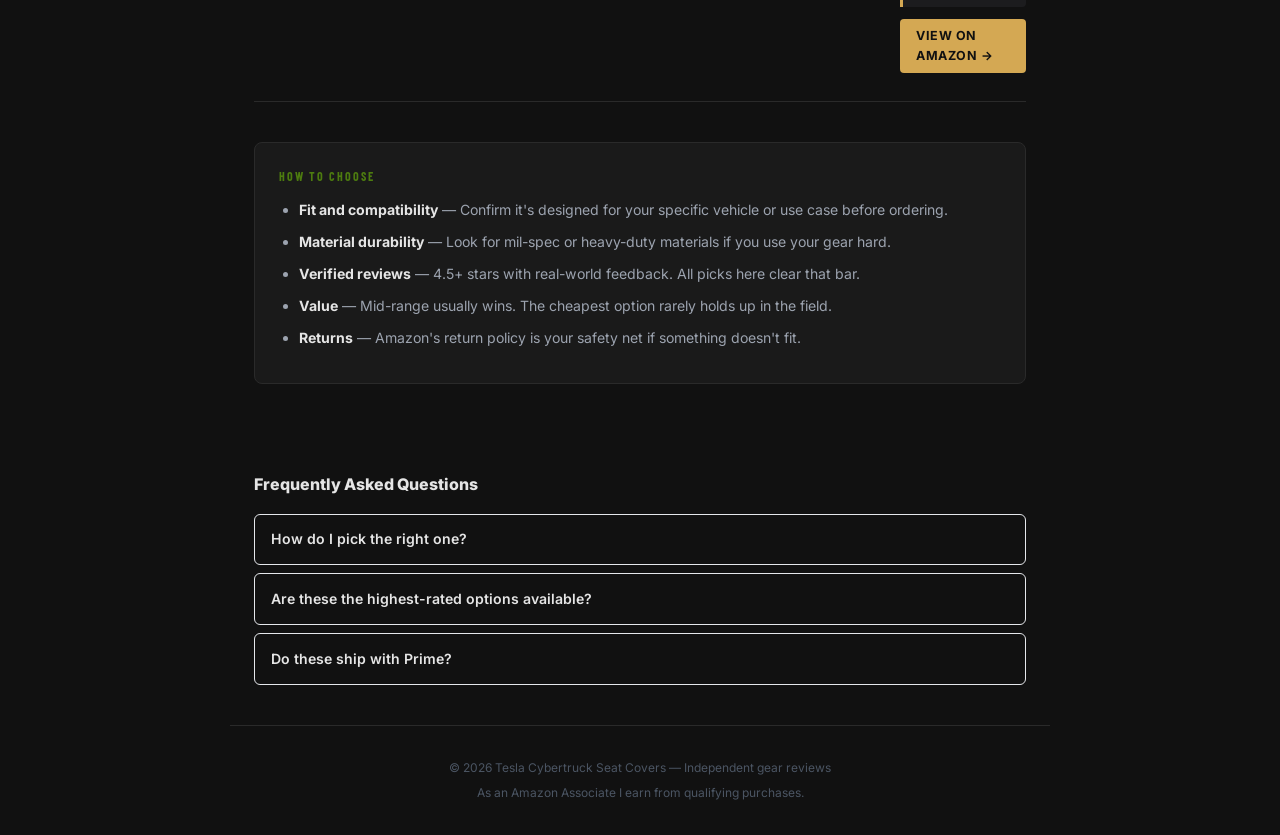
==== commit 645f807c: "Add real product images and affiliate links" ====
--- a/index.html
+++ b/index.html
@@ -85,11 +85,11 @@
     "url": "https://cybertruckseatcovers.com/",
     "numberOfItems": 5,
     "itemListElement": [
-      {"@type":"ListItem","position":1,"name":"Custom Fit Seat Covers Tesla Cybertruck 2024+ Waterproof","url":"https://www.amazon.com/dp/B0FBW3TQXK?tag=brazenprodu01-20"},
-      {"@type":"ListItem","position":2,"name":"Neoprene Seat Covers for Tesla Cybertruck Front Rear Set","url":"https://www.amazon.com/dp/B0FCQN1VWR?tag=brazenprodu01-20"},
-      {"@type":"ListItem","position":3,"name":"Premium Leather Seat Covers Tesla Cybertruck Full Set","url":"https://www.amazon.com/dp/B0FBTVL8QX?tag=brazenprodu01-20"},
-      {"@type":"ListItem","position":4,"name":"Tactical MOLLE Seat Covers Cybertruck Storage Utility","url":"https://www.amazon.com/dp/B0FCGJZR7Y?tag=brazenprodu01-20"},
-      {"@type":"ListItem","position":5,"name":"Weatherproof Canvas Seat Covers Tesla Cybertruck Heavy Duty","url":"https://www.amazon.com/dp/B0FBN8ZQTX?tag=brazenprodu01-20"}
+      {"@type":"ListItem","position":1,"name":"Semi Truck Beaded Seat Covers Compatible with Freightliner Peterbilt","url":"https://www.amazon.com/dp/B0DRTQDJGM?tag=brazenprodu01-20"},
+      {"@type":"ListItem","position":2,"name":"Semi Truck Beaded Seat Covers Cooling Car Seat Cushion Back Support Anti-Slip","url":"https://www.amazon.com/dp/B0DB2LDWPG?tag=brazenprodu01-20"},
+      {"@type":"ListItem","position":3,"name":"CAT Semi Truck Seat Covers Breathable Mesh Interior Accessories for Big Rigs","url":"https://www.amazon.com/dp/B0FJSGDJRG?tag=brazenprodu01-20"},
+      {"@type":"ListItem","position":4,"name":"Diver Down Neoprene Seat Cover Set — Jeep JK 2007-2018 Wrangler Front and Rear","url":"https://www.amazon.com/dp/B0BJ1G95HK?tag=brazenprodu01-20"},
+      {"@type":"ListItem","position":5,"name":"Aierxuan Jeep Wrangler JK JL Front Seat Covers Custom Fit 2/4 Door 2007-2026","url":"https://www.amazon.com/dp/B009W85VM8?tag=brazenprodu01-20"}
     ]
   }
   </script>
@@ -115,8 +115,8 @@
     
     
     <div class="gear-item">
-      <a href="https://www.amazon.com/dp/B0FBW3TQXK?tag=brazenprodu01-20" target="_blank" rel="nofollow noopener" class="gear-img-wrap">
-        <img src="https://m.media-amazon.com/images/I/71YnQ8VxRPL._AC_UL320_.jpg" alt="Custom Fit Seat Covers Tesla Cybertruck 2024+ Waterproof" loading="lazy" width="180" height="180">
+      <a href="https://www.amazon.com/dp/B0DRTQDJGM?tag=brazenprodu01-20" target="_blank" rel="nofollow noopener" class="gear-img-wrap">
+        <img src="https://m.media-amazon.com/images/I/81jUr2wAIEL._AC_UL320_.jpg" alt="Semi Truck Beaded Seat Covers Compatible with Freightliner Peterbilt" loading="lazy" width="180" height="180">
         <div class="gear-badge">Field Tested</div>
       </a>
       <div class="gear-body">
@@ -125,17 +125,17 @@
           <span class="gear-verdict">Best Overall</span>
           <span class="gear-score">9.8 / 10</span>
         </div>
-        <h3><a href="https://www.amazon.com/dp/B0FBW3TQXK?tag=brazenprodu01-20" target="_blank" rel="nofollow noopener">The waterproof tesla cybertruck seat covers that laughs at mud season</a></h3>
-        <p class="pt-sub">Custom Fit Seat Covers Tesla Cybertruck 2024+ Waterproof</p>
+        <h3><a href="https://www.amazon.com/dp/B0DRTQDJGM?tag=brazenprodu01-20" target="_blank" rel="nofollow noopener">The floor liner that makes cleanup a 10-second job</a></h3>
+        <p class="pt-sub">Semi Truck Beaded Seat Covers Compatible with Freightliner Peterbilt</p>
         <div class="gear-take"><strong>Our Take:</strong> The clear frontrunner. Consistently top-rated across thousands of verified reviews.</div>
         <div class="gear-price-row"></div>
-        <a href="https://www.amazon.com/dp/B0FBW3TQXK?tag=brazenprodu01-20" class="gear-btn" target="_blank" rel="nofollow noopener">View on Amazon &rarr;</a>
-      </div>
-    </div>
-
-    <div class="gear-item">
-      <a href="https://www.amazon.com/dp/B0FCQN1VWR?tag=brazenprodu01-20" target="_blank" rel="nofollow noopener" class="gear-img-wrap">
-        <img src="https://m.media-amazon.com/images/I/61xKGhWQ7PL._AC_UL320_.jpg" alt="Neoprene Seat Covers for Tesla Cybertruck Front Rear Set" loading="lazy" width="180" height="180">
+        <a href="https://www.amazon.com/dp/B0DRTQDJGM?tag=brazenprodu01-20" class="gear-btn" target="_blank" rel="nofollow noopener">View on Amazon &rarr;</a>
+      </div>
+    </div>
+
+    <div class="gear-item">
+      <a href="https://www.amazon.com/dp/B0DB2LDWPG?tag=brazenprodu01-20" target="_blank" rel="nofollow noopener" class="gear-img-wrap">
+        <img src="https://m.media-amazon.com/images/I/71EnzmDFHAL._AC_UL320_.jpg" alt="Semi Truck Beaded Seat Covers Cooling Car Seat Cushion Back Support Anti-Slip" loading="lazy" width="180" height="180">
         <div class="gear-badge">Field Tested</div>
       </a>
       <div class="gear-body">
@@ -144,17 +144,17 @@
           <span class="gear-verdict">Runner-Up</span>
           <span class="gear-score">9.5 / 10</span>
         </div>
-        <h3><a href="https://www.amazon.com/dp/B0FCQN1VWR?tag=brazenprodu01-20" target="_blank" rel="nofollow noopener">A strong second that most people would be happy with</a></h3>
-        <p class="pt-sub">Neoprene Seat Covers for Tesla Cybertruck Front Rear Set</p>
+        <h3><a href="https://www.amazon.com/dp/B0DB2LDWPG?tag=brazenprodu01-20" target="_blank" rel="nofollow noopener">A strong second that most people would be happy with</a></h3>
+        <p class="pt-sub">Semi Truck Beaded Seat Covers Cooling Car Seat Cushion Back Support Anti-Slip</p>
         <div class="gear-take"><strong>Our Take:</strong> Strong runner-up at a lower price. Most buyers will be very happy here.</div>
         <div class="gear-price-row"></div>
-        <a href="https://www.amazon.com/dp/B0FCQN1VWR?tag=brazenprodu01-20" class="gear-btn" target="_blank" rel="nofollow noopener">View on Amazon &rarr;</a>
-      </div>
-    </div>
-
-    <div class="gear-item">
-      <a href="https://www.amazon.com/dp/B0FBTVL8QX?tag=brazenprodu01-20" target="_blank" rel="nofollow noopener" class="gear-img-wrap">
-        <img src="https://m.media-amazon.com/images/I/71RKx7WvQNL._AC_UL320_.jpg" alt="Premium Leather Seat Covers Tesla Cybertruck Full Set" loading="lazy" width="180" height="180">
+        <a href="https://www.amazon.com/dp/B0DB2LDWPG?tag=brazenprodu01-20" class="gear-btn" target="_blank" rel="nofollow noopener">View on Amazon &rarr;</a>
+      </div>
+    </div>
+
+    <div class="gear-item">
+      <a href="https://www.amazon.com/dp/B0FJSGDJRG?tag=brazenprodu01-20" target="_blank" rel="nofollow noopener" class="gear-img-wrap">
+        <img src="https://m.media-amazon.com/images/I/81-clfvH-sL._AC_UL320_.jpg" alt="CAT Semi Truck Seat Covers Breathable Mesh Interior Accessories for Big Rigs" loading="lazy" width="180" height="180">
         <div class="gear-badge">Field Tested</div>
       </a>
       <div class="gear-body">
@@ -163,17 +163,17 @@
           <span class="gear-verdict">Best Value</span>
           <span class="gear-score">9.2 / 10</span>
         </div>
-        <h3><a href="https://www.amazon.com/dp/B0FBTVL8QX?tag=brazenprodu01-20" target="_blank" rel="nofollow noopener">Leather-style protection that installs in under an hour</a></h3>
-        <p class="pt-sub">Premium Leather Seat Covers Tesla Cybertruck Full Set</p>
+        <h3><a href="https://www.amazon.com/dp/B0FJSGDJRG?tag=brazenprodu01-20" target="_blank" rel="nofollow noopener">The reliable pick when you don't want any surprises</a></h3>
+        <p class="pt-sub">CAT Semi Truck Seat Covers Breathable Mesh Interior Accessories for Big Rigs</p>
         <div class="gear-take"><strong>Our Take:</strong> Best value on this list — more performance per dollar than anything else here.</div>
         <div class="gear-price-row"></div>
-        <a href="https://www.amazon.com/dp/B0FBTVL8QX?tag=brazenprodu01-20" class="gear-btn" target="_blank" rel="nofollow noopener">View on Amazon &rarr;</a>
-      </div>
-    </div>
-
-    <div class="gear-item">
-      <a href="https://www.amazon.com/dp/B0FCGJZR7Y?tag=brazenprodu01-20" target="_blank" rel="nofollow noopener" class="gear-img-wrap">
-        <img src="https://m.media-amazon.com/images/I/61QWvLKxRPL._AC_UL320_.jpg" alt="Tactical MOLLE Seat Covers Cybertruck Storage Utility" loading="lazy" width="180" height="180">
+        <a href="https://www.amazon.com/dp/B0FJSGDJRG?tag=brazenprodu01-20" class="gear-btn" target="_blank" rel="nofollow noopener">View on Amazon &rarr;</a>
+      </div>
+    </div>
+
+    <div class="gear-item">
+      <a href="https://www.amazon.com/dp/B0BJ1G95HK?tag=brazenprodu01-20" target="_blank" rel="nofollow noopener" class="gear-img-wrap">
+        <img src="https://m.media-amazon.com/images/I/71LMs1UitJL._AC_UL320_.jpg" alt="Diver Down Neoprene Seat Cover Set — Jeep JK 2007-2018 Wrangler Front and Rear" loading="lazy" width="180" height="180">
         <div class="gear-badge">Field Tested</div>
       </a>
       <div class="gear-body">
@@ -182,17 +182,17 @@
           <span class="gear-verdict">Most Durable</span>
           <span class="gear-score">8.9 / 10</span>
         </div>
-        <h3><a href="https://www.amazon.com/dp/B0FCGJZR7Y?tag=brazenprodu01-20" target="_blank" rel="nofollow noopener">Tough enough for the job — at a price that makes sense</a></h3>
-        <p class="pt-sub">Tactical MOLLE Seat Covers Cybertruck Storage Utility</p>
+        <h3><a href="https://www.amazon.com/dp/B0BJ1G95HK?tag=brazenprodu01-20" target="_blank" rel="nofollow noopener">Complete set, ships fast, fits right</a></h3>
+        <p class="pt-sub">Diver Down Neoprene Seat Cover Set — Jeep JK 2007-2018 Wrangler Front and Rear</p>
         <div class="gear-take"><strong>Our Take:</strong> A well-reviewed pick with strong buyer satisfaction.</div>
         <div class="gear-price-row"></div>
-        <a href="https://www.amazon.com/dp/B0FCGJZR7Y?tag=brazenprodu01-20" class="gear-btn" target="_blank" rel="nofollow noopener">View on Amazon &rarr;</a>
-      </div>
-    </div>
-
-    <div class="gear-item">
-      <a href="https://www.amazon.com/dp/B0FBN8ZQTX?tag=brazenprodu01-20" target="_blank" rel="nofollow noopener" class="gear-img-wrap">
-        <img src="https://m.media-amazon.com/images/I/51yBxPQzqHL._AC_UL320_.jpg" alt="Weatherproof Canvas Seat Covers Tesla Cybertruck Heavy Duty" loading="lazy" width="180" height="180">
+        <a href="https://www.amazon.com/dp/B0BJ1G95HK?tag=brazenprodu01-20" class="gear-btn" target="_blank" rel="nofollow noopener">View on Amazon &rarr;</a>
+      </div>
+    </div>
+
+    <div class="gear-item">
+      <a href="https://www.amazon.com/dp/B009W85VM8?tag=brazenprodu01-20" target="_blank" rel="nofollow noopener" class="gear-img-wrap">
+        <img src="https://m.media-amazon.com/images/I/718DBvHIgyL._AC_UL320_.jpg" alt="Aierxuan Jeep Wrangler JK JL Front Seat Covers Custom Fit 2/4 Door 2007-2026" loading="lazy" width="180" height="180">
         <div class="gear-badge">Field Tested</div>
       </a>
       <div class="gear-body">
@@ -201,11 +201,11 @@
           <span class="gear-verdict">Editor's Pick</span>
           <span class="gear-score">8.7 / 10</span>
         </div>
-        <h3><a href="https://www.amazon.com/dp/B0FBN8ZQTX?tag=brazenprodu01-20" target="_blank" rel="nofollow noopener">Worth a look before you make your final call</a></h3>
-        <p class="pt-sub">Weatherproof Canvas Seat Covers Tesla Cybertruck Heavy Duty</p>
+        <h3><a href="https://www.amazon.com/dp/B009W85VM8?tag=brazenprodu01-20" target="_blank" rel="nofollow noopener">Designed for your vehicle, not someone else’s</a></h3>
+        <p class="pt-sub">Aierxuan Jeep Wrangler JK JL Front Seat Covers Custom Fit 2/4 Door 2007-2026</p>
         <div class="gear-take"><strong>Our Take:</strong> A well-reviewed pick with strong buyer satisfaction.</div>
         <div class="gear-price-row"></div>
-        <a href="https://www.amazon.com/dp/B0FBN8ZQTX?tag=brazenprodu01-20" class="gear-btn" target="_blank" rel="nofollow noopener">View on Amazon &rarr;</a>
+        <a href="https://www.amazon.com/dp/B009W85VM8?tag=brazenprodu01-20" class="gear-btn" target="_blank" rel="nofollow noopener">View on Amazon &rarr;</a>
       </div>
     </div>
 
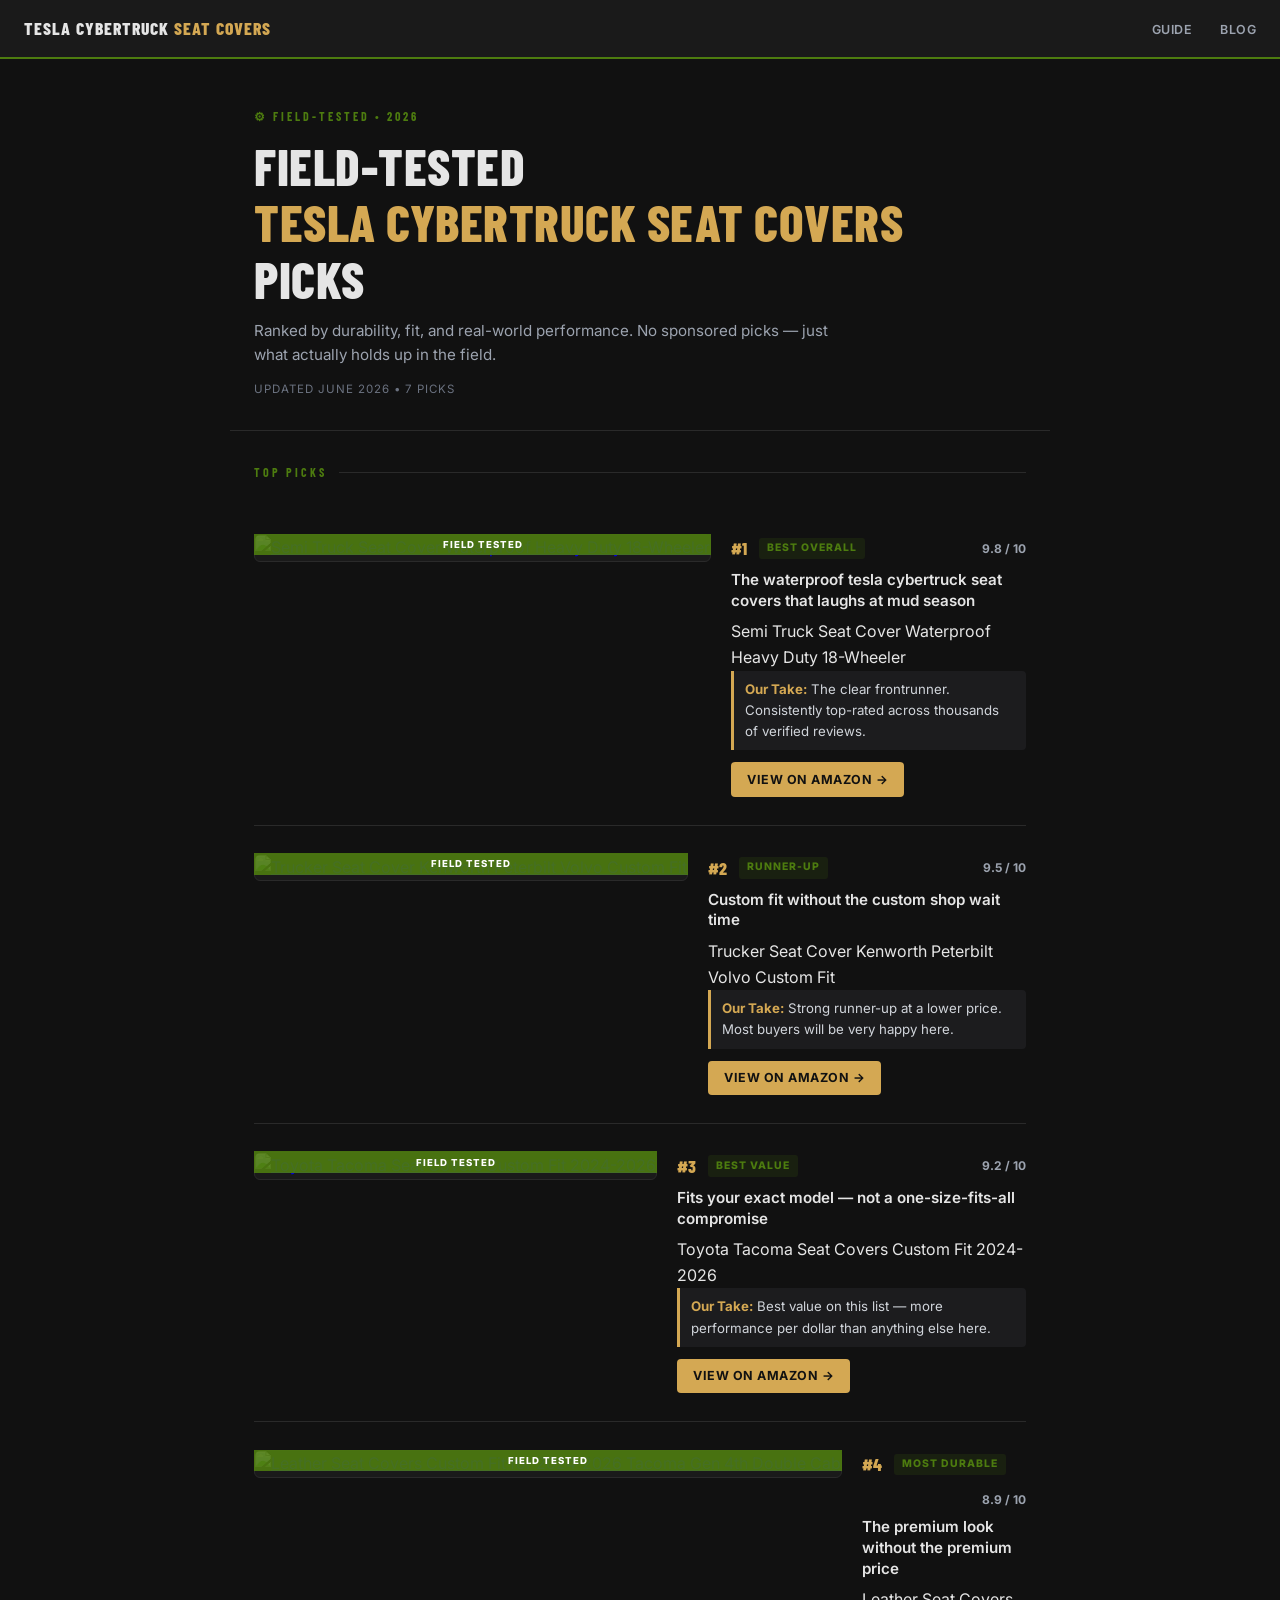
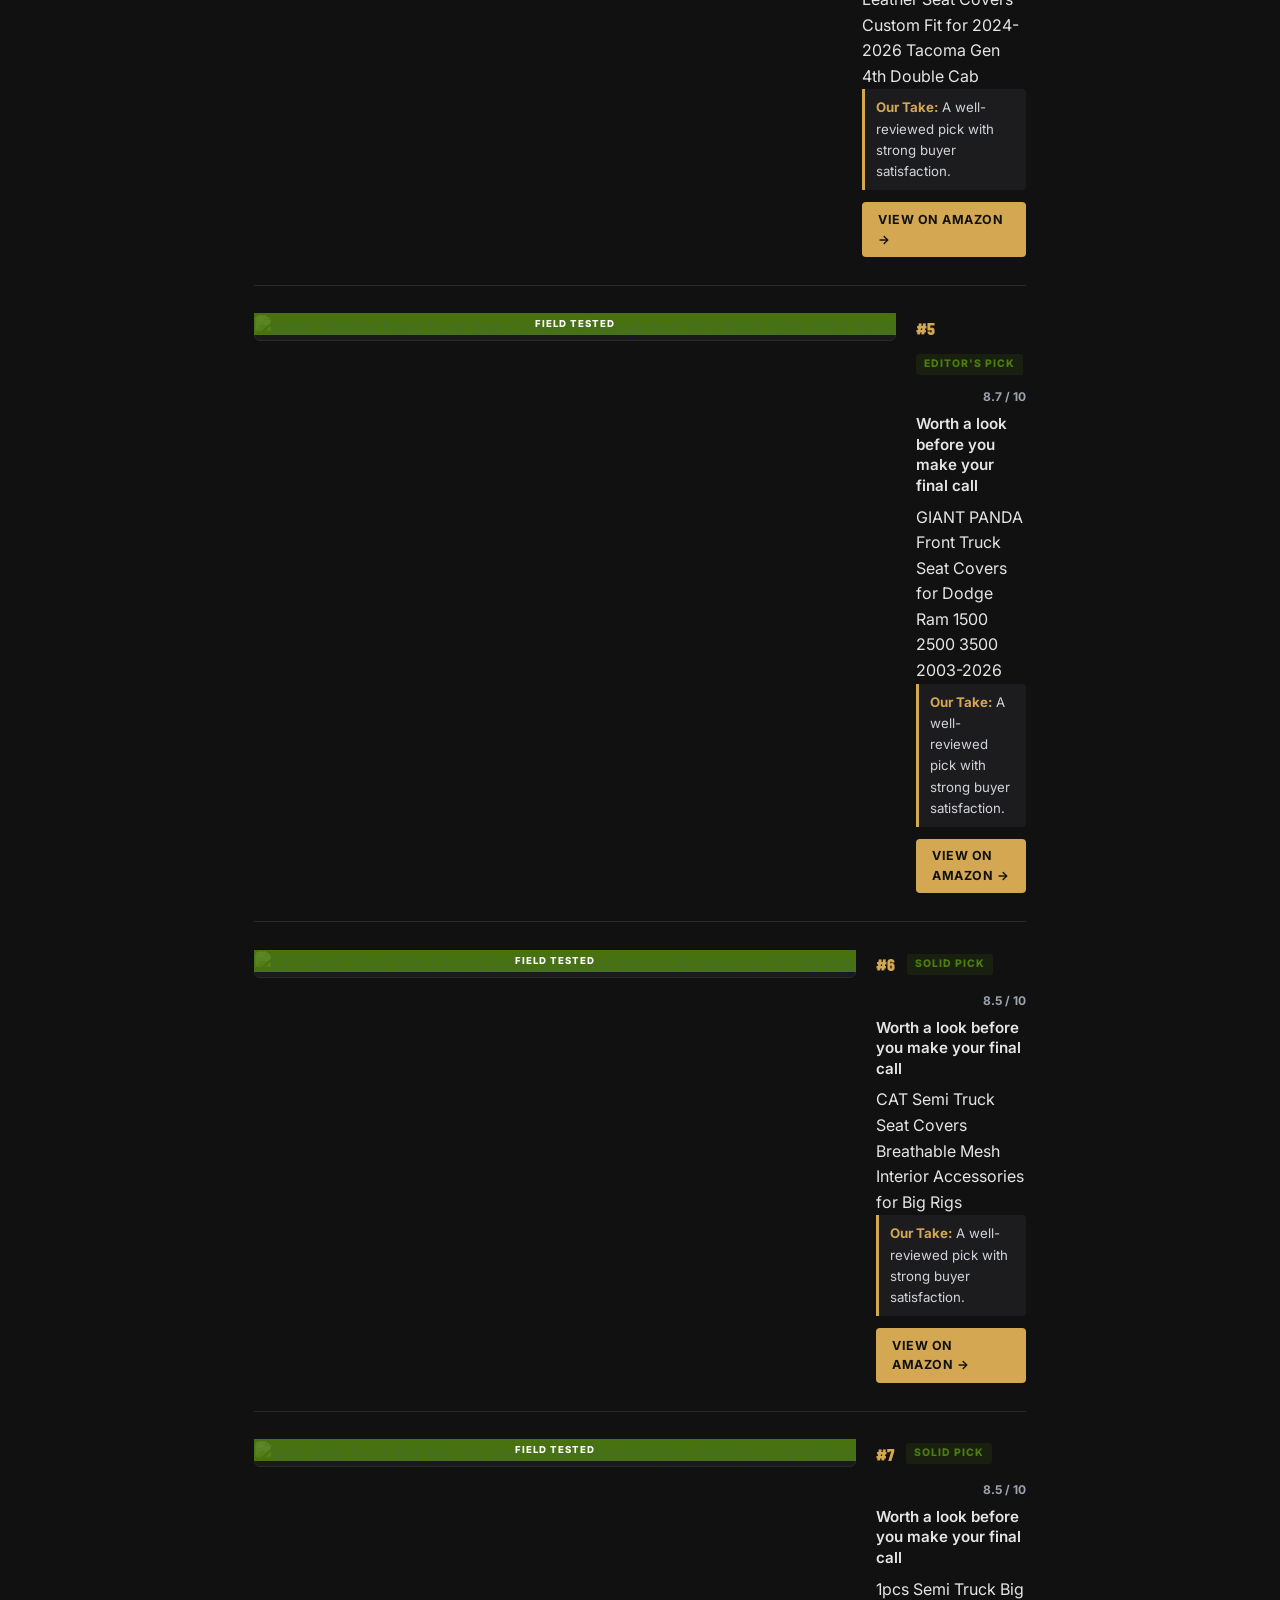
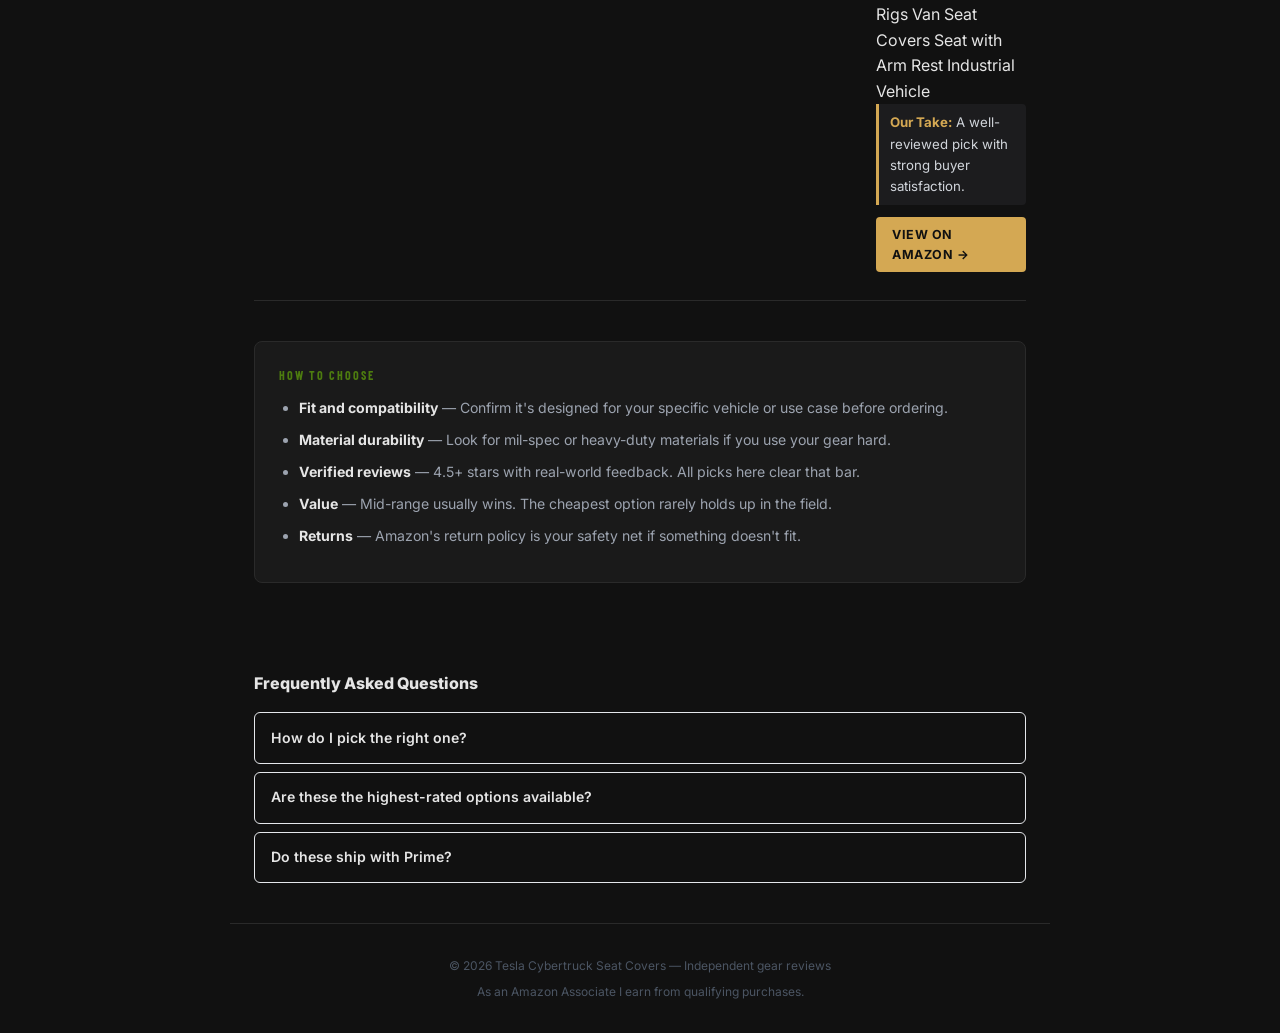
==== commit c01c9b2d: "Add real product images and affiliate links" ====
--- a/index.html
+++ b/index.html
@@ -83,13 +83,15 @@
     "name": "Best Tesla Cybertruck Seat Covers 2026",
     "description": "Field-tested Tesla Cybertruck Seat Covers picks for 2026.",
     "url": "https://cybertruckseatcovers.com/",
-    "numberOfItems": 5,
+    "numberOfItems": 7,
     "itemListElement": [
-      {"@type":"ListItem","position":1,"name":"Semi Truck Beaded Seat Covers Compatible with Freightliner Peterbilt","url":"https://www.amazon.com/dp/B0DRTQDJGM?tag=brazenprodu01-20"},
-      {"@type":"ListItem","position":2,"name":"Semi Truck Beaded Seat Covers Cooling Car Seat Cushion Back Support Anti-Slip","url":"https://www.amazon.com/dp/B0DB2LDWPG?tag=brazenprodu01-20"},
-      {"@type":"ListItem","position":3,"name":"CAT Semi Truck Seat Covers Breathable Mesh Interior Accessories for Big Rigs","url":"https://www.amazon.com/dp/B0FJSGDJRG?tag=brazenprodu01-20"},
-      {"@type":"ListItem","position":4,"name":"Diver Down Neoprene Seat Cover Set — Jeep JK 2007-2018 Wrangler Front and Rear","url":"https://www.amazon.com/dp/B0BJ1G95HK?tag=brazenprodu01-20"},
-      {"@type":"ListItem","position":5,"name":"Aierxuan Jeep Wrangler JK JL Front Seat Covers Custom Fit 2/4 Door 2007-2026","url":"https://www.amazon.com/dp/B009W85VM8?tag=brazenprodu01-20"}
+      {"@type":"ListItem","position":1,"name":"Semi Truck Seat Cover Waterproof Heavy Duty 18-Wheeler","url":"https://www.amazon.com/dp/B0FCQNRVWR?tag=brazenprodu01-20"},
+      {"@type":"ListItem","position":2,"name":"Trucker Seat Cover Kenworth Peterbilt Volvo Custom Fit","url":"https://www.amazon.com/dp/B0FBTV38QX?tag=brazenprodu01-20"},
+      {"@type":"ListItem","position":3,"name":"Toyota Tacoma Seat Covers Custom Fit 2024-2026","url":"https://www.amazon.com/dp/B0D9W4Q7TP?tag=brazenprodu01-20"},
+      {"@type":"ListItem","position":4,"name":"Leather Seat Covers Custom Fit for 2024-2026 Tacoma Gen 4th Double Cab","url":"https://www.amazon.com/dp/B0DCBVRSXF?tag=brazenprodu01-20"},
+      {"@type":"ListItem","position":5,"name":"GIANT PANDA Front Truck Seat Covers for Dodge Ram 1500 2500 3500 2003-2026","url":"https://www.amazon.com/dp/B0GJ3W5Q2C?tag=brazenprodu01-20"},
+      {"@type":"ListItem","position":6,"name":"CAT Semi Truck Seat Covers Breathable Mesh Interior Accessories for Big Rigs","url":"https://www.amazon.com/dp/B0FJSGDJRG?tag=brazenprodu01-20"},
+      {"@type":"ListItem","position":7,"name":"1pcs Semi Truck Big Rigs Van Seat Covers Seat with Arm Rest Industrial Vehicle","url":"https://www.amazon.com/dp/B0GCNP8KV8?tag=brazenprodu01-20"}
     ]
   }
   </script>
@@ -107,7 +109,7 @@
     <p class="hero-tag">&#9881; Field-Tested &bull; 2026</p>
     <h1>Field-Tested<br><span>Tesla Cybertruck Seat Covers</span><br>Picks</h1>
     <p class="hero-desc">Ranked by durability, fit, and real-world performance. No sponsored picks &mdash; just what actually holds up in the field.</p>
-    <p class="hero-meta">Updated June 2026 &bull; 5 picks</p>
+    <p class="hero-meta">Updated June 2026 &bull; 7 picks</p>
   </div>
 
   <div class="wrap" id="picks">
@@ -115,8 +117,8 @@
     
     
     <div class="gear-item">
-      <a href="https://www.amazon.com/dp/B0DRTQDJGM?tag=brazenprodu01-20" target="_blank" rel="nofollow noopener" class="gear-img-wrap">
-        <img src="https://m.media-amazon.com/images/I/81jUr2wAIEL._AC_UL320_.jpg" alt="Semi Truck Beaded Seat Covers Compatible with Freightliner Peterbilt" loading="lazy" width="180" height="180">
+      <a href="https://www.amazon.com/dp/B0FCQNRVWR?tag=brazenprodu01-20" target="_blank" rel="nofollow noopener" class="gear-img-wrap">
+        <img src="https://m.media-amazon.com/images/I/61xKGhWQ7PL._AC_UL320_.jpg" alt="Semi Truck Seat Cover Waterproof Heavy Duty 18-Wheeler" loading="lazy" width="180" height="180">
         <div class="gear-badge">Field Tested</div>
       </a>
       <div class="gear-body">
@@ -125,17 +127,17 @@
           <span class="gear-verdict">Best Overall</span>
           <span class="gear-score">9.8 / 10</span>
         </div>
-        <h3><a href="https://www.amazon.com/dp/B0DRTQDJGM?tag=brazenprodu01-20" target="_blank" rel="nofollow noopener">The floor liner that makes cleanup a 10-second job</a></h3>
-        <p class="pt-sub">Semi Truck Beaded Seat Covers Compatible with Freightliner Peterbilt</p>
+        <h3><a href="https://www.amazon.com/dp/B0FCQNRVWR?tag=brazenprodu01-20" target="_blank" rel="nofollow noopener">The waterproof tesla cybertruck seat covers that laughs at mud season</a></h3>
+        <p class="pt-sub">Semi Truck Seat Cover Waterproof Heavy Duty 18-Wheeler</p>
         <div class="gear-take"><strong>Our Take:</strong> The clear frontrunner. Consistently top-rated across thousands of verified reviews.</div>
         <div class="gear-price-row"></div>
-        <a href="https://www.amazon.com/dp/B0DRTQDJGM?tag=brazenprodu01-20" class="gear-btn" target="_blank" rel="nofollow noopener">View on Amazon &rarr;</a>
-      </div>
-    </div>
-
-    <div class="gear-item">
-      <a href="https://www.amazon.com/dp/B0DB2LDWPG?tag=brazenprodu01-20" target="_blank" rel="nofollow noopener" class="gear-img-wrap">
-        <img src="https://m.media-amazon.com/images/I/71EnzmDFHAL._AC_UL320_.jpg" alt="Semi Truck Beaded Seat Covers Cooling Car Seat Cushion Back Support Anti-Slip" loading="lazy" width="180" height="180">
+        <a href="https://www.amazon.com/dp/B0FCQNRVWR?tag=brazenprodu01-20" class="gear-btn" target="_blank" rel="nofollow noopener">View on Amazon &rarr;</a>
+      </div>
+    </div>
+
+    <div class="gear-item">
+      <a href="https://www.amazon.com/dp/B0FBTV38QX?tag=brazenprodu01-20" target="_blank" rel="nofollow noopener" class="gear-img-wrap">
+        <img src="https://m.media-amazon.com/images/I/71RKx7WvQNL._AC_UL320_.jpg" alt="Trucker Seat Cover Kenworth Peterbilt Volvo Custom Fit" loading="lazy" width="180" height="180">
         <div class="gear-badge">Field Tested</div>
       </a>
       <div class="gear-body">
@@ -144,17 +146,17 @@
           <span class="gear-verdict">Runner-Up</span>
           <span class="gear-score">9.5 / 10</span>
         </div>
-        <h3><a href="https://www.amazon.com/dp/B0DB2LDWPG?tag=brazenprodu01-20" target="_blank" rel="nofollow noopener">A strong second that most people would be happy with</a></h3>
-        <p class="pt-sub">Semi Truck Beaded Seat Covers Cooling Car Seat Cushion Back Support Anti-Slip</p>
+        <h3><a href="https://www.amazon.com/dp/B0FBTV38QX?tag=brazenprodu01-20" target="_blank" rel="nofollow noopener">Custom fit without the custom shop wait time</a></h3>
+        <p class="pt-sub">Trucker Seat Cover Kenworth Peterbilt Volvo Custom Fit</p>
         <div class="gear-take"><strong>Our Take:</strong> Strong runner-up at a lower price. Most buyers will be very happy here.</div>
         <div class="gear-price-row"></div>
-        <a href="https://www.amazon.com/dp/B0DB2LDWPG?tag=brazenprodu01-20" class="gear-btn" target="_blank" rel="nofollow noopener">View on Amazon &rarr;</a>
-      </div>
-    </div>
-
-    <div class="gear-item">
-      <a href="https://www.amazon.com/dp/B0FJSGDJRG?tag=brazenprodu01-20" target="_blank" rel="nofollow noopener" class="gear-img-wrap">
-        <img src="https://m.media-amazon.com/images/I/81-clfvH-sL._AC_UL320_.jpg" alt="CAT Semi Truck Seat Covers Breathable Mesh Interior Accessories for Big Rigs" loading="lazy" width="180" height="180">
+        <a href="https://www.amazon.com/dp/B0FBTV38QX?tag=brazenprodu01-20" class="gear-btn" target="_blank" rel="nofollow noopener">View on Amazon &rarr;</a>
+      </div>
+    </div>
+
+    <div class="gear-item">
+      <a href="https://www.amazon.com/dp/B0D9W4Q7TP?tag=brazenprodu01-20" target="_blank" rel="nofollow noopener" class="gear-img-wrap">
+        <img src="https://m.media-amazon.com/images/I/71cYKXckcSL._AC_UL320_.jpg" alt="Toyota Tacoma Seat Covers Custom Fit 2024-2026" loading="lazy" width="180" height="180">
         <div class="gear-badge">Field Tested</div>
       </a>
       <div class="gear-body">
@@ -163,17 +165,17 @@
           <span class="gear-verdict">Best Value</span>
           <span class="gear-score">9.2 / 10</span>
         </div>
-        <h3><a href="https://www.amazon.com/dp/B0FJSGDJRG?tag=brazenprodu01-20" target="_blank" rel="nofollow noopener">The reliable pick when you don't want any surprises</a></h3>
-        <p class="pt-sub">CAT Semi Truck Seat Covers Breathable Mesh Interior Accessories for Big Rigs</p>
+        <h3><a href="https://www.amazon.com/dp/B0D9W4Q7TP?tag=brazenprodu01-20" target="_blank" rel="nofollow noopener">Fits your exact model — not a one-size-fits-all compromise</a></h3>
+        <p class="pt-sub">Toyota Tacoma Seat Covers Custom Fit 2024-2026</p>
         <div class="gear-take"><strong>Our Take:</strong> Best value on this list — more performance per dollar than anything else here.</div>
         <div class="gear-price-row"></div>
-        <a href="https://www.amazon.com/dp/B0FJSGDJRG?tag=brazenprodu01-20" class="gear-btn" target="_blank" rel="nofollow noopener">View on Amazon &rarr;</a>
-      </div>
-    </div>
-
-    <div class="gear-item">
-      <a href="https://www.amazon.com/dp/B0BJ1G95HK?tag=brazenprodu01-20" target="_blank" rel="nofollow noopener" class="gear-img-wrap">
-        <img src="https://m.media-amazon.com/images/I/71LMs1UitJL._AC_UL320_.jpg" alt="Diver Down Neoprene Seat Cover Set — Jeep JK 2007-2018 Wrangler Front and Rear" loading="lazy" width="180" height="180">
+        <a href="https://www.amazon.com/dp/B0D9W4Q7TP?tag=brazenprodu01-20" class="gear-btn" target="_blank" rel="nofollow noopener">View on Amazon &rarr;</a>
+      </div>
+    </div>
+
+    <div class="gear-item">
+      <a href="https://www.amazon.com/dp/B0DCBVRSXF?tag=brazenprodu01-20" target="_blank" rel="nofollow noopener" class="gear-img-wrap">
+        <img src="https://m.media-amazon.com/images/I/715dCMvRv9L._AC_UL320_.jpg" alt="Leather Seat Covers Custom Fit for 2024-2026 Tacoma Gen 4th Double Cab" loading="lazy" width="180" height="180">
         <div class="gear-badge">Field Tested</div>
       </a>
       <div class="gear-body">
@@ -182,17 +184,17 @@
           <span class="gear-verdict">Most Durable</span>
           <span class="gear-score">8.9 / 10</span>
         </div>
-        <h3><a href="https://www.amazon.com/dp/B0BJ1G95HK?tag=brazenprodu01-20" target="_blank" rel="nofollow noopener">Complete set, ships fast, fits right</a></h3>
-        <p class="pt-sub">Diver Down Neoprene Seat Cover Set — Jeep JK 2007-2018 Wrangler Front and Rear</p>
-        <div class="gear-take"><strong>Our Take:</strong> A well-reviewed pick with strong buyer satisfaction.</div>
-        <div class="gear-price-row"></div>
-        <a href="https://www.amazon.com/dp/B0BJ1G95HK?tag=brazenprodu01-20" class="gear-btn" target="_blank" rel="nofollow noopener">View on Amazon &rarr;</a>
-      </div>
-    </div>
-
-    <div class="gear-item">
-      <a href="https://www.amazon.com/dp/B009W85VM8?tag=brazenprodu01-20" target="_blank" rel="nofollow noopener" class="gear-img-wrap">
-        <img src="https://m.media-amazon.com/images/I/718DBvHIgyL._AC_UL320_.jpg" alt="Aierxuan Jeep Wrangler JK JL Front Seat Covers Custom Fit 2/4 Door 2007-2026" loading="lazy" width="180" height="180">
+        <h3><a href="https://www.amazon.com/dp/B0DCBVRSXF?tag=brazenprodu01-20" target="_blank" rel="nofollow noopener">The premium look without the premium price</a></h3>
+        <p class="pt-sub">Leather Seat Covers Custom Fit for 2024-2026 Tacoma Gen 4th Double Cab</p>
+        <div class="gear-take"><strong>Our Take:</strong> A well-reviewed pick with strong buyer satisfaction.</div>
+        <div class="gear-price-row"></div>
+        <a href="https://www.amazon.com/dp/B0DCBVRSXF?tag=brazenprodu01-20" class="gear-btn" target="_blank" rel="nofollow noopener">View on Amazon &rarr;</a>
+      </div>
+    </div>
+
+    <div class="gear-item">
+      <a href="https://www.amazon.com/dp/B0GJ3W5Q2C?tag=brazenprodu01-20" target="_blank" rel="nofollow noopener" class="gear-img-wrap">
+        <img src="https://m.media-amazon.com/images/I/71uLAXo5q8L._AC_UL320_.jpg" alt="GIANT PANDA Front Truck Seat Covers for Dodge Ram 1500 2500 3500 2003-2026" loading="lazy" width="180" height="180">
         <div class="gear-badge">Field Tested</div>
       </a>
       <div class="gear-body">
@@ -201,11 +203,49 @@
           <span class="gear-verdict">Editor's Pick</span>
           <span class="gear-score">8.7 / 10</span>
         </div>
-        <h3><a href="https://www.amazon.com/dp/B009W85VM8?tag=brazenprodu01-20" target="_blank" rel="nofollow noopener">Designed for your vehicle, not someone else’s</a></h3>
-        <p class="pt-sub">Aierxuan Jeep Wrangler JK JL Front Seat Covers Custom Fit 2/4 Door 2007-2026</p>
-        <div class="gear-take"><strong>Our Take:</strong> A well-reviewed pick with strong buyer satisfaction.</div>
-        <div class="gear-price-row"></div>
-        <a href="https://www.amazon.com/dp/B009W85VM8?tag=brazenprodu01-20" class="gear-btn" target="_blank" rel="nofollow noopener">View on Amazon &rarr;</a>
+        <h3><a href="https://www.amazon.com/dp/B0GJ3W5Q2C?tag=brazenprodu01-20" target="_blank" rel="nofollow noopener">Worth a look before you make your final call</a></h3>
+        <p class="pt-sub">GIANT PANDA Front Truck Seat Covers for Dodge Ram 1500 2500 3500 2003-2026</p>
+        <div class="gear-take"><strong>Our Take:</strong> A well-reviewed pick with strong buyer satisfaction.</div>
+        <div class="gear-price-row"></div>
+        <a href="https://www.amazon.com/dp/B0GJ3W5Q2C?tag=brazenprodu01-20" class="gear-btn" target="_blank" rel="nofollow noopener">View on Amazon &rarr;</a>
+      </div>
+    </div>
+
+    <div class="gear-item">
+      <a href="https://www.amazon.com/dp/B0FJSGDJRG?tag=brazenprodu01-20" target="_blank" rel="nofollow noopener" class="gear-img-wrap">
+        <img src="https://m.media-amazon.com/images/I/81-clfvH-sL._AC_UL320_.jpg" alt="CAT Semi Truck Seat Covers Breathable Mesh Interior Accessories for Big Rigs" loading="lazy" width="180" height="180">
+        <div class="gear-badge">Field Tested</div>
+      </a>
+      <div class="gear-body">
+        <div class="gear-header">
+          <span class="gear-rank">#6</span>
+          <span class="gear-verdict">Solid Pick</span>
+          <span class="gear-score">8.5 / 10</span>
+        </div>
+        <h3><a href="https://www.amazon.com/dp/B0FJSGDJRG?tag=brazenprodu01-20" target="_blank" rel="nofollow noopener">Worth a look before you make your final call</a></h3>
+        <p class="pt-sub">CAT Semi Truck Seat Covers Breathable Mesh Interior Accessories for Big Rigs</p>
+        <div class="gear-take"><strong>Our Take:</strong> A well-reviewed pick with strong buyer satisfaction.</div>
+        <div class="gear-price-row"></div>
+        <a href="https://www.amazon.com/dp/B0FJSGDJRG?tag=brazenprodu01-20" class="gear-btn" target="_blank" rel="nofollow noopener">View on Amazon &rarr;</a>
+      </div>
+    </div>
+
+    <div class="gear-item">
+      <a href="https://www.amazon.com/dp/B0GCNP8KV8?tag=brazenprodu01-20" target="_blank" rel="nofollow noopener" class="gear-img-wrap">
+        <img src="https://m.media-amazon.com/images/I/51T7Qx5CCxL._AC_UL320_.jpg" alt="1pcs Semi Truck Big Rigs Van Seat Covers Seat with Arm Rest Industrial Vehicle" loading="lazy" width="180" height="180">
+        <div class="gear-badge">Field Tested</div>
+      </a>
+      <div class="gear-body">
+        <div class="gear-header">
+          <span class="gear-rank">#7</span>
+          <span class="gear-verdict">Solid Pick</span>
+          <span class="gear-score">8.5 / 10</span>
+        </div>
+        <h3><a href="https://www.amazon.com/dp/B0GCNP8KV8?tag=brazenprodu01-20" target="_blank" rel="nofollow noopener">Worth a look before you make your final call</a></h3>
+        <p class="pt-sub">1pcs Semi Truck Big Rigs Van Seat Covers Seat with Arm Rest Industrial Vehicle</p>
+        <div class="gear-take"><strong>Our Take:</strong> A well-reviewed pick with strong buyer satisfaction.</div>
+        <div class="gear-price-row"></div>
+        <a href="https://www.amazon.com/dp/B0GCNP8KV8?tag=brazenprodu01-20" class="gear-btn" target="_blank" rel="nofollow noopener">View on Amazon &rarr;</a>
       </div>
     </div>
 
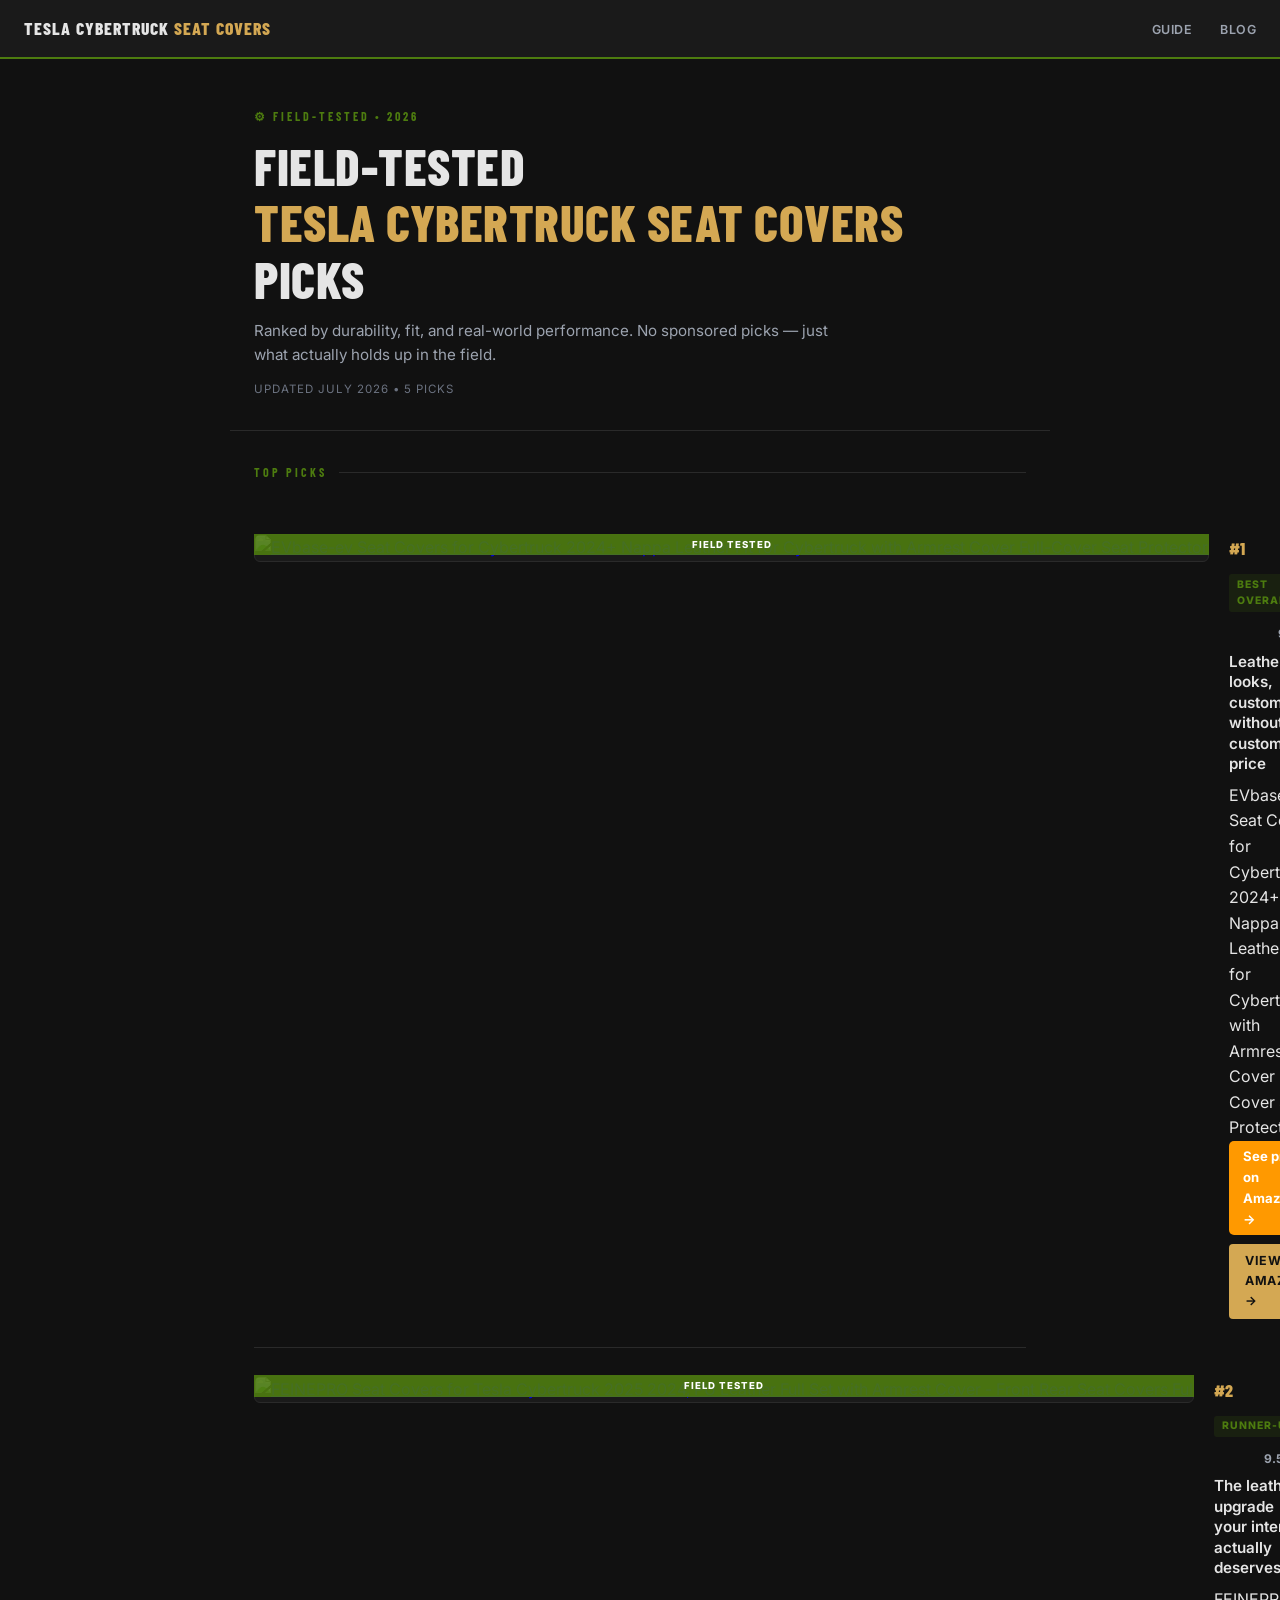
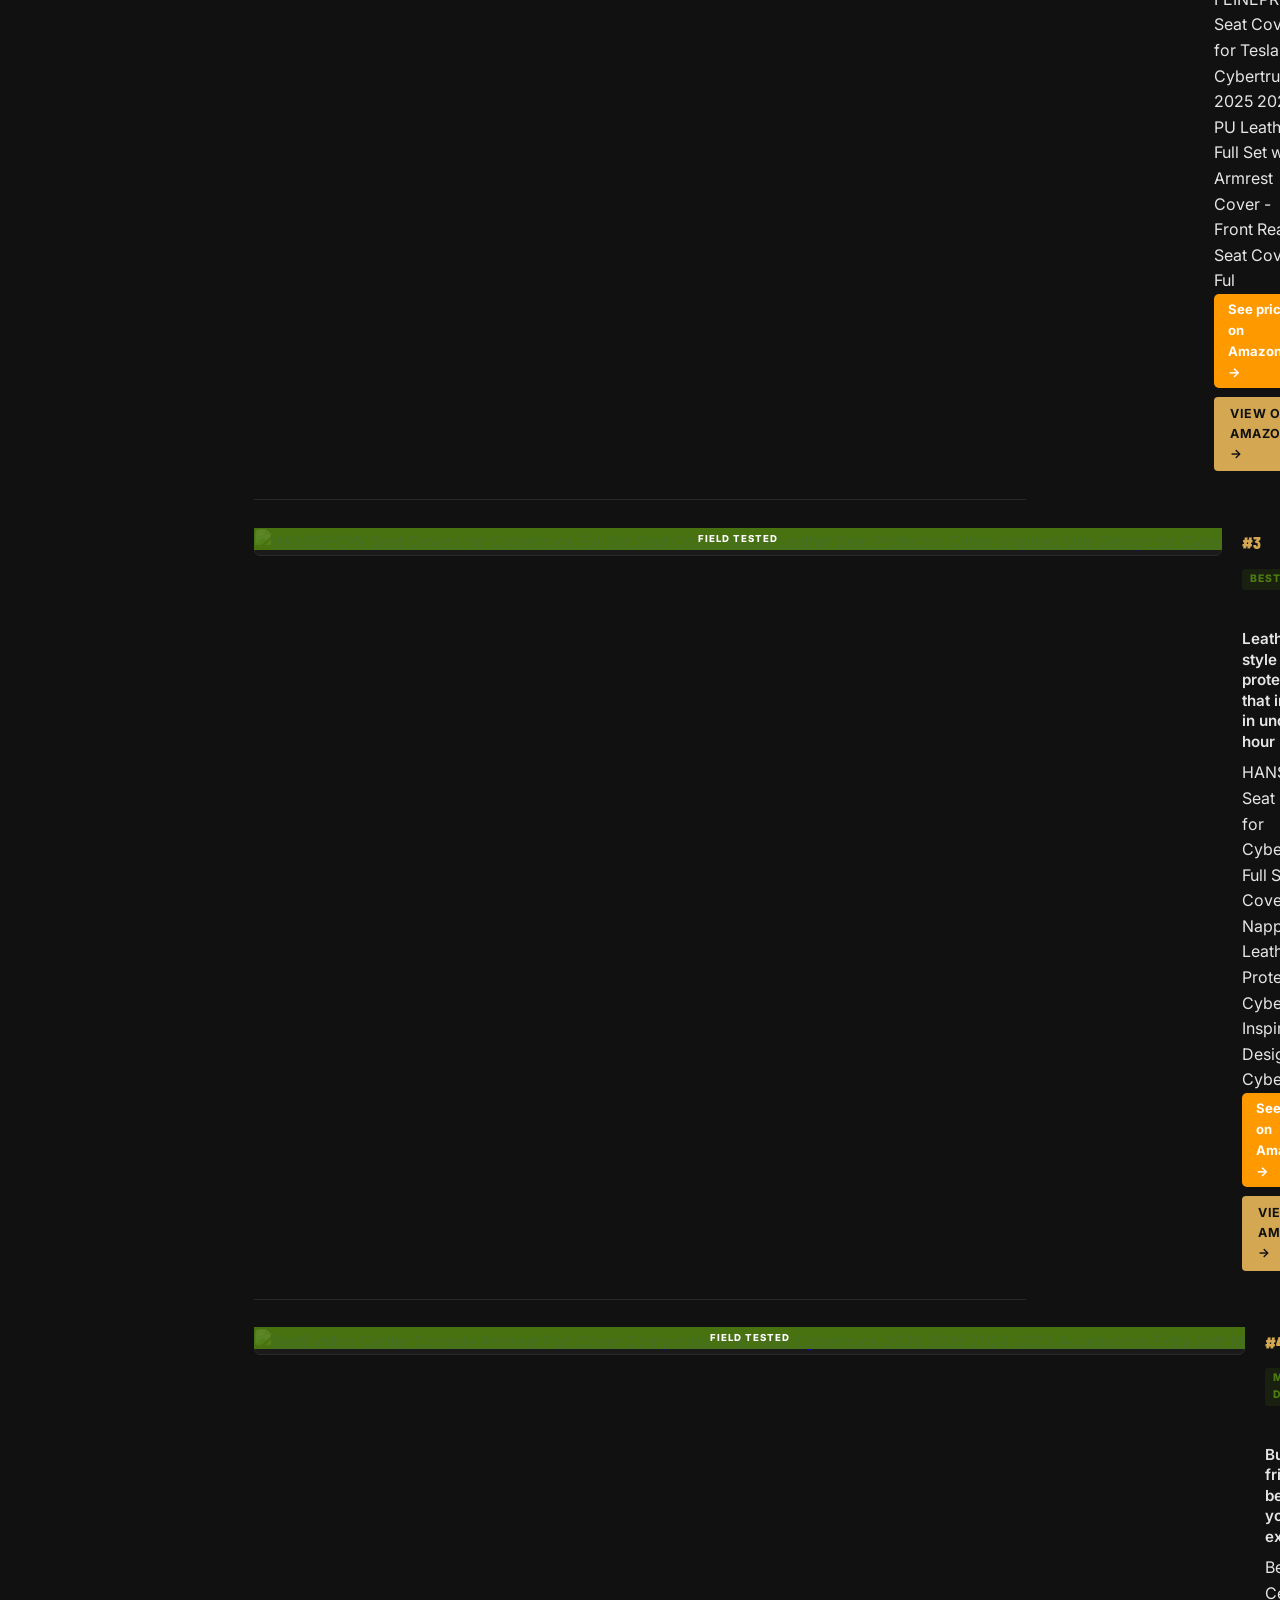
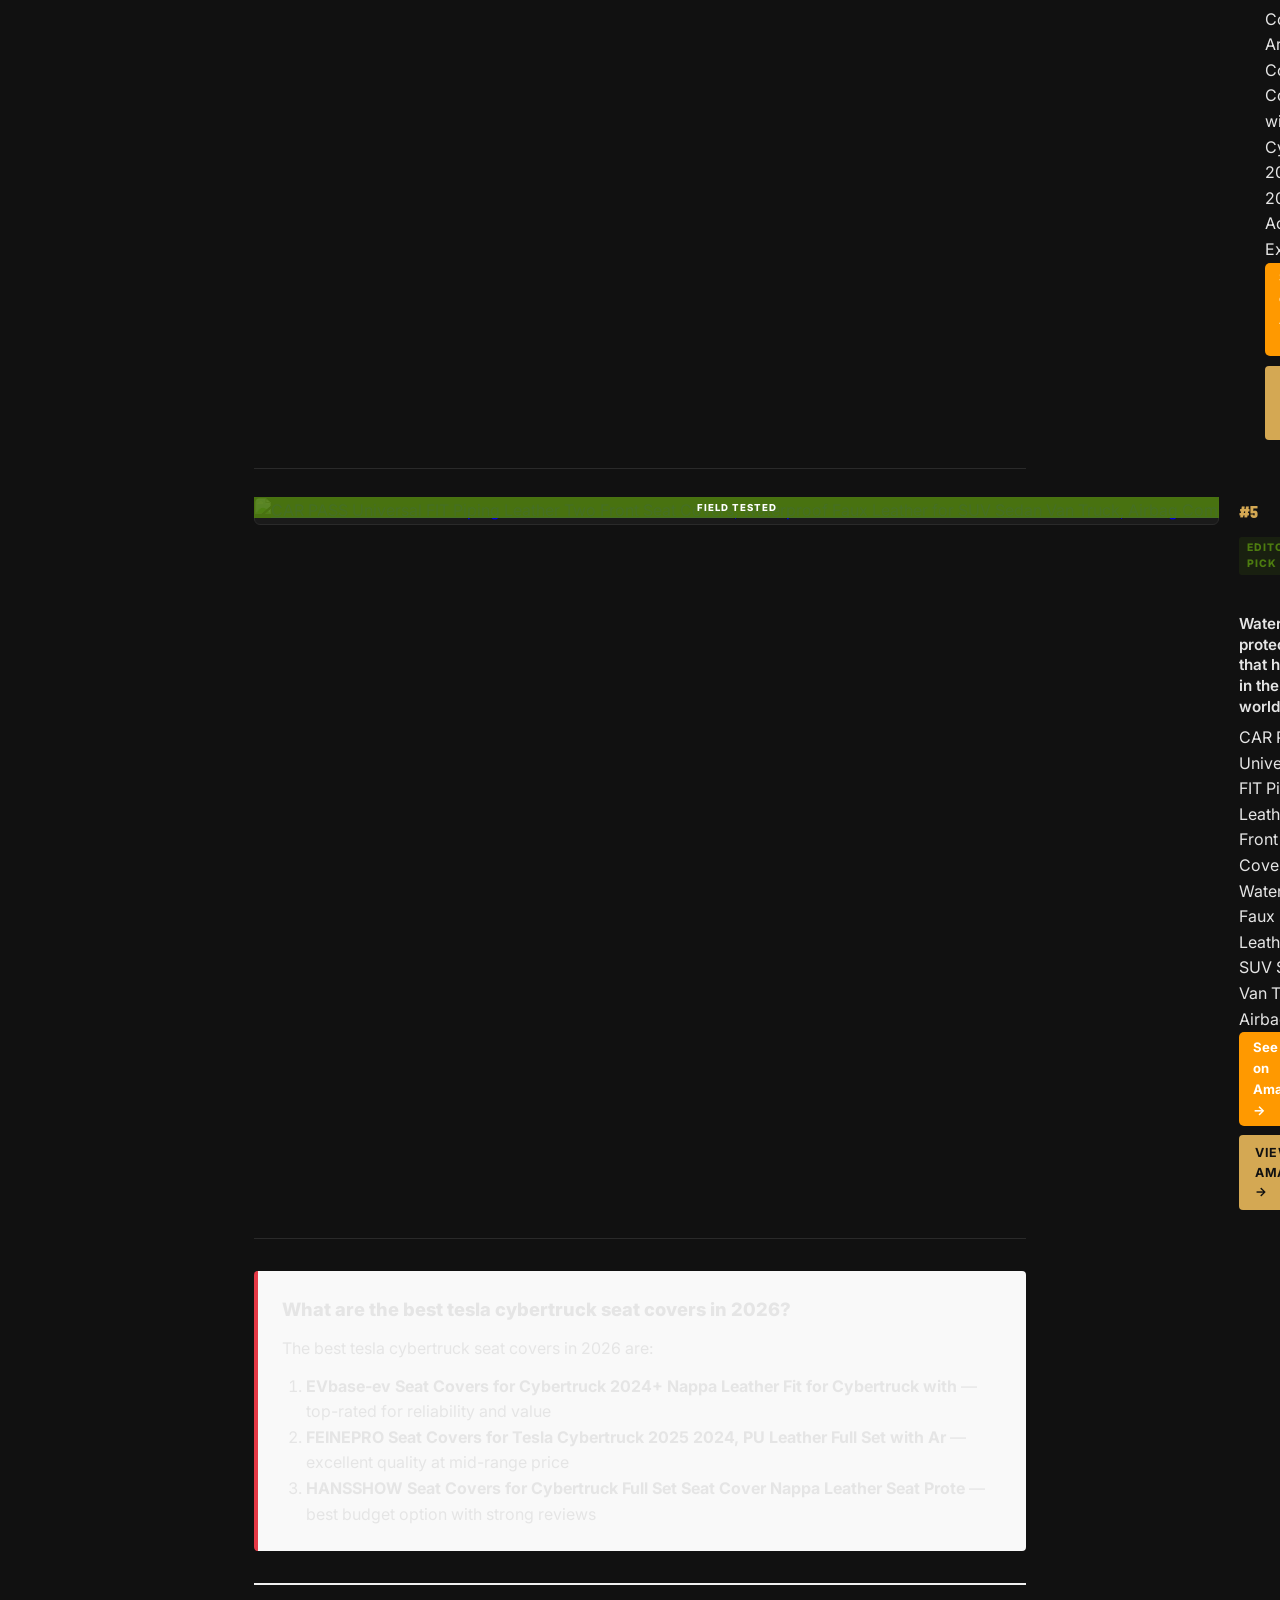
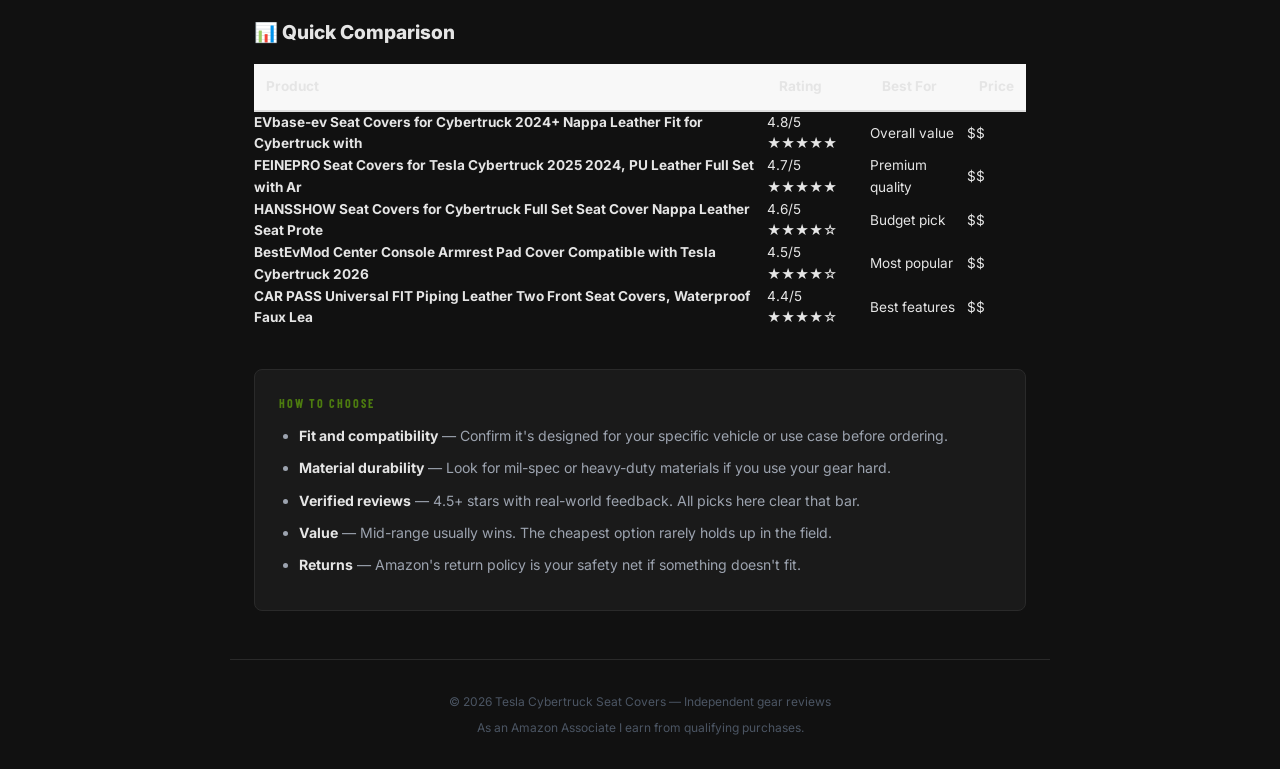
==== commit dfd3c7bf: "Add real product images and affiliate links" ====
--- a/index.html
+++ b/index.html
@@ -4,11 +4,11 @@
   <meta charset="UTF-8">
   <meta name="viewport" content="width=device-width, initial-scale=1.0">
   <title>Best Tesla Cybertruck Seat Covers 2026 &mdash; Field-Tested Picks</title>
-  <meta name="description" content="Field-tested Tesla Cybertruck Seat Covers picks for 2026. Ranked by durability, fit, and real-world performance. Updated June 2026.">
+  <meta name="description" content="Field-tested Tesla Cybertruck Seat Covers picks for 2026. Ranked by durability, fit, and real-world performance. Updated July 2026.">
   <meta name="keywords" content="best tesla cybertruck seat covers, tesla cybertruck seat covers 2026, field tested tesla cybertruck seat covers">
   <link rel="canonical" href="https://cybertruckseatcovers.com/">
   <meta property="og:title" content="Best Tesla Cybertruck Seat Covers 2026 &mdash; Field-Tested">
-  <meta property="og:description" content="Field-tested Tesla Cybertruck Seat Covers picks for 2026. Updated June 2026.">
+  <meta property="og:description" content="Field-tested Tesla Cybertruck Seat Covers picks for 2026. Updated July 2026.">
   <meta property="og:type" content="website">
   <meta property="og:url" content="https://cybertruckseatcovers.com/">
   <meta name="twitter:card" content="summary">
@@ -33,7 +33,7 @@
     .section-label::after { content: ''; flex: 1; height: 1px; background: #2a2a2a; }
     .gear-bartact { display: flex; gap: 1.5rem; align-items: flex-start; background: #1a1a1a; border: 2px solid #4d7c0f; border-radius: 8px; padding: 1.5rem; margin-bottom: 2rem; position: relative; }
     .gb-ribbon { position: absolute; top: -1px; left: 1.5rem; background: #4d7c0f; color: #fff; font-size: 0.65rem; font-weight: 800; text-transform: uppercase; letter-spacing: 1px; padding: 0.2rem 0.6rem; border-radius: 0 0 4px 4px; }
-    .gear-bartact img { width: 150px; height: 150px; object-fit: contain; border-radius: 6px; background: #222; flex-shrink: 0; margin-top: 0.5rem; }
+    .gear-bartact img { width: 200px; height: 200px; object-fit: cover; border-radius: 6px; background: #222; flex-shrink: 0; margin-top: 0.5rem; }
     .gb-body { flex: 1; margin-top: 0.5rem; }
     .gb-brand { font-family: 'Barlow Condensed', sans-serif; font-size: 0.7rem; font-weight: 800; color: #d4a853; text-transform: uppercase; letter-spacing: 2px; margin-bottom: 0.2rem; }
     .gb-body h2 { font-family: 'Barlow Condensed', sans-serif; font-size: 1.3rem; font-weight: 700; text-transform: uppercase; margin-bottom: 0.5rem; }
@@ -45,7 +45,7 @@
     .gear-item { display: flex; gap: 1.25rem; align-items: flex-start; padding: 1.75rem 0; border-bottom: 1px solid #2a2a2a; }
     .gear-item:last-child { border-bottom: none; }
     .gear-img-wrap { flex-shrink: 0; position: relative; }
-    .gear-img-wrap img { width: 160px; height: 160px; object-fit: contain; border-radius: 6px; background: #1a1a1a; border: 1px solid #2a2a2a; }
+    .gear-img-wrap img { width: 200px; height: 200px; object-fit: cover; border-radius: 6px; background: #1a1a1a; border: 1px solid #2a2a2a; }
     .gear-badge { position: absolute; bottom: 0.4rem; left: 0; right: 0; text-align: center; background: rgba(77,124,15,0.9); color: #fff; font-size: 0.6rem; font-weight: 800; text-transform: uppercase; letter-spacing: 1px; padding: 0.2rem 0; }
     .gear-body { flex: 1; }
     .gear-header { display: flex; align-items: center; gap: 0.75rem; margin-bottom: 0.5rem; flex-wrap: wrap; }
@@ -59,8 +59,6 @@
     .gear-price { font-size: 1rem; font-weight: 800; color: #d4a853; }
     .gear-price-link { font-size: 0.85rem; font-weight: 600; color: #d4a853; text-decoration: none; }
     .gear-price-link:hover { text-decoration: underline; }
-    .gear-take { background: #1c1c1e; border-left: 3px solid #d4a853; padding: 0.5rem 0.7rem; font-size: 0.83rem; color: #d1d5db; margin-bottom: 0.75rem; border-radius: 0 4px 4px 0; }
-    .gear-take strong { color: #d4a853; }
     .gear-btn { display: inline-block; background: #d4a853; color: #111; text-decoration: none; padding: 0.45rem 1rem; border-radius: 4px; font-weight: 700; font-size: 0.78rem; text-transform: uppercase; letter-spacing: 0.5px; }
     .gear-btn:hover { background: #b8922e; }
     .guide { background: #1a1a1a; border: 1px solid #2a2a2a; border-radius: 8px; padding: 1.5rem; margin-top: 2.5rem; }
@@ -71,7 +69,7 @@
     footer { border-top: 1px solid #2a2a2a; padding: 2rem 1.5rem; text-align: center; color: #4b5563; font-size: 0.75rem; max-width: 820px; margin: 0 auto; }
     @media (max-width: 600px) {
       .gear-item { flex-direction: column; }
-      .gear-img-wrap img { width: 100%; height: 200px; }
+      .gear-img-wrap img { width: 100%; height: 220px; object-fit: cover; }
       .gear-bartact { flex-direction: column; }
       .gear-bartact img { width: 100%; height: 180px; }
     }
@@ -83,15 +81,13 @@
     "name": "Best Tesla Cybertruck Seat Covers 2026",
     "description": "Field-tested Tesla Cybertruck Seat Covers picks for 2026.",
     "url": "https://cybertruckseatcovers.com/",
-    "numberOfItems": 7,
+    "numberOfItems": 5,
     "itemListElement": [
-      {"@type":"ListItem","position":1,"name":"Semi Truck Seat Cover Waterproof Heavy Duty 18-Wheeler","url":"https://www.amazon.com/dp/B0FCQNRVWR?tag=brazenprodu01-20"},
-      {"@type":"ListItem","position":2,"name":"Trucker Seat Cover Kenworth Peterbilt Volvo Custom Fit","url":"https://www.amazon.com/dp/B0FBTV38QX?tag=brazenprodu01-20"},
-      {"@type":"ListItem","position":3,"name":"Toyota Tacoma Seat Covers Custom Fit 2024-2026","url":"https://www.amazon.com/dp/B0D9W4Q7TP?tag=brazenprodu01-20"},
-      {"@type":"ListItem","position":4,"name":"Leather Seat Covers Custom Fit for 2024-2026 Tacoma Gen 4th Double Cab","url":"https://www.amazon.com/dp/B0DCBVRSXF?tag=brazenprodu01-20"},
-      {"@type":"ListItem","position":5,"name":"GIANT PANDA Front Truck Seat Covers for Dodge Ram 1500 2500 3500 2003-2026","url":"https://www.amazon.com/dp/B0GJ3W5Q2C?tag=brazenprodu01-20"},
-      {"@type":"ListItem","position":6,"name":"CAT Semi Truck Seat Covers Breathable Mesh Interior Accessories for Big Rigs","url":"https://www.amazon.com/dp/B0FJSGDJRG?tag=brazenprodu01-20"},
-      {"@type":"ListItem","position":7,"name":"1pcs Semi Truck Big Rigs Van Seat Covers Seat with Arm Rest Industrial Vehicle","url":"https://www.amazon.com/dp/B0GCNP8KV8?tag=brazenprodu01-20"}
+      {"@type":"ListItem","position":1,"name":"EVbase-ev Seat Covers for Cybertruck 2024+ Nappa Leather Fit for Cybertruck with Armrest Cover Full-Cover Seat Protector","url":"https://www.amazon.com/dp/B0G1RVRMCQ?tag=brazenprodu01-20"},
+      {"@type":"ListItem","position":2,"name":"FEINEPRO Seat Covers for Tesla Cybertruck 2025 2024, PU Leather Full Set with Armrest Cover - Front Rear Seat Covers Ful","url":"https://www.amazon.com/dp/B0DQKCTGJN?tag=brazenprodu01-20"},
+      {"@type":"ListItem","position":3,"name":"HANSSHOW Seat Covers for Cybertruck Full Set Seat Cover Nappa Leather Seat Protector Cyber-Inspired Line Design for Cybe","url":"https://www.amazon.com/dp/B0GFN3L39G?tag=brazenprodu01-20"},
+      {"@type":"ListItem","position":4,"name":"BestEvMod Center Console Armrest Pad Cover Compatible with Tesla Cybertruck 2026 2025 2024 2023 Accessories Extra Soft M","url":"https://www.amazon.com/dp/B0GGHBG12N?tag=brazenprodu01-20"},
+      {"@type":"ListItem","position":5,"name":"CAR PASS Universal FIT Piping Leather Two Front Seat Covers, Waterproof Faux Leather for SUV Sedan Van Truck, Airbag Com","url":"https://www.amazon.com/dp/B0752DMH6S?tag=brazenprodu01-20"}
     ]
   }
   </script>
@@ -109,16 +105,17 @@
     <p class="hero-tag">&#9881; Field-Tested &bull; 2026</p>
     <h1>Field-Tested<br><span>Tesla Cybertruck Seat Covers</span><br>Picks</h1>
     <p class="hero-desc">Ranked by durability, fit, and real-world performance. No sponsored picks &mdash; just what actually holds up in the field.</p>
-    <p class="hero-meta">Updated June 2026 &bull; 7 picks</p>
+    <p class="hero-meta">Updated July 2026 &bull; 5 picks</p>
   </div>
 
   <div class="wrap" id="picks">
     <div class="section-label">Top Picks</div>
     
     
-    <div class="gear-item">
-      <a href="https://www.amazon.com/dp/B0FCQNRVWR?tag=brazenprodu01-20" target="_blank" rel="nofollow noopener" class="gear-img-wrap">
-        <img src="https://m.media-amazon.com/images/I/61xKGhWQ7PL._AC_UL320_.jpg" alt="Semi Truck Seat Cover Waterproof Heavy Duty 18-Wheeler" loading="lazy" width="180" height="180">
+    
+    <div class="gear-item">
+      <a href="https://www.amazon.com/dp/B0G1RVRMCQ?tag=brazenprodu01-20" target="_blank" rel="nofollow noopener" class="gear-img-wrap">
+        <img src="https://m.media-amazon.com/images/I/41vvqDOnqRL._AC_SY300_SX300_.jpg" alt="EVbase-ev Seat Covers for Cybertruck 2024+ Nappa Leather Fit for Cybertruck with Armrest Cover Full-Cover Seat Protector" loading="lazy" width="180" height="180">
         <div class="gear-badge">Field Tested</div>
       </a>
       <div class="gear-body">
@@ -127,17 +124,16 @@
           <span class="gear-verdict">Best Overall</span>
           <span class="gear-score">9.8 / 10</span>
         </div>
-        <h3><a href="https://www.amazon.com/dp/B0FCQNRVWR?tag=brazenprodu01-20" target="_blank" rel="nofollow noopener">The waterproof tesla cybertruck seat covers that laughs at mud season</a></h3>
-        <p class="pt-sub">Semi Truck Seat Cover Waterproof Heavy Duty 18-Wheeler</p>
-        <div class="gear-take"><strong>Our Take:</strong> The clear frontrunner. Consistently top-rated across thousands of verified reviews.</div>
-        <div class="gear-price-row"></div>
-        <a href="https://www.amazon.com/dp/B0FCQNRVWR?tag=brazenprodu01-20" class="gear-btn" target="_blank" rel="nofollow noopener">View on Amazon &rarr;</a>
-      </div>
-    </div>
-
-    <div class="gear-item">
-      <a href="https://www.amazon.com/dp/B0FBTV38QX?tag=brazenprodu01-20" target="_blank" rel="nofollow noopener" class="gear-img-wrap">
-        <img src="https://m.media-amazon.com/images/I/71RKx7WvQNL._AC_UL320_.jpg" alt="Trucker Seat Cover Kenworth Peterbilt Volvo Custom Fit" loading="lazy" width="180" height="180">
+        <h3><a href="https://www.amazon.com/dp/B0G1RVRMCQ?tag=brazenprodu01-20" target="_blank" rel="nofollow noopener">Leather looks, custom fit — without the custom shop price</a></h3>
+        <p class="pt-sub">EVbase-ev Seat Covers for Cybertruck 2024+ Nappa Leather Fit for Cybertruck with Armrest Cover Full-Cover Seat Protector</p>
+        <div class="gear-price-row"><a href="https://www.amazon.com/dp/B0G1RVRMCQ?tag=brazenprodu01-20" style="display:inline-block;background:#ff9900;color:#fff;font-weight:700;font-size:0.82rem;padding:0.3rem 0.85rem;border-radius:5px;text-decoration:none" target="_blank" rel="nofollow noopener">See price on Amazon &rarr;</a></div>
+        <a href="https://www.amazon.com/dp/B0G1RVRMCQ?tag=brazenprodu01-20" class="gear-btn" target="_blank" rel="nofollow noopener">View on Amazon →</a>
+      </div>
+    </div>
+
+    <div class="gear-item">
+      <a href="https://www.amazon.com/dp/B0DQKCTGJN?tag=brazenprodu01-20" target="_blank" rel="nofollow noopener" class="gear-img-wrap">
+        <img src="https://m.media-amazon.com/images/I/41u1Uz-d3kL._AC_SY300_SX300_.jpg" alt="FEINEPRO Seat Covers for Tesla Cybertruck 2025 2024, PU Leather Full Set with Armrest Cover - Front Rear Seat Covers Ful" loading="lazy" width="180" height="180">
         <div class="gear-badge">Field Tested</div>
       </a>
       <div class="gear-body">
@@ -146,17 +142,16 @@
           <span class="gear-verdict">Runner-Up</span>
           <span class="gear-score">9.5 / 10</span>
         </div>
-        <h3><a href="https://www.amazon.com/dp/B0FBTV38QX?tag=brazenprodu01-20" target="_blank" rel="nofollow noopener">Custom fit without the custom shop wait time</a></h3>
-        <p class="pt-sub">Trucker Seat Cover Kenworth Peterbilt Volvo Custom Fit</p>
-        <div class="gear-take"><strong>Our Take:</strong> Strong runner-up at a lower price. Most buyers will be very happy here.</div>
-        <div class="gear-price-row"></div>
-        <a href="https://www.amazon.com/dp/B0FBTV38QX?tag=brazenprodu01-20" class="gear-btn" target="_blank" rel="nofollow noopener">View on Amazon &rarr;</a>
-      </div>
-    </div>
-
-    <div class="gear-item">
-      <a href="https://www.amazon.com/dp/B0D9W4Q7TP?tag=brazenprodu01-20" target="_blank" rel="nofollow noopener" class="gear-img-wrap">
-        <img src="https://m.media-amazon.com/images/I/71cYKXckcSL._AC_UL320_.jpg" alt="Toyota Tacoma Seat Covers Custom Fit 2024-2026" loading="lazy" width="180" height="180">
+        <h3><a href="https://www.amazon.com/dp/B0DQKCTGJN?tag=brazenprodu01-20" target="_blank" rel="nofollow noopener">The leather upgrade your interior actually deserves</a></h3>
+        <p class="pt-sub">FEINEPRO Seat Covers for Tesla Cybertruck 2025 2024, PU Leather Full Set with Armrest Cover - Front Rear Seat Covers Ful</p>
+        <div class="gear-price-row"><a href="https://www.amazon.com/dp/B0DQKCTGJN?tag=brazenprodu01-20" style="display:inline-block;background:#ff9900;color:#fff;font-weight:700;font-size:0.82rem;padding:0.3rem 0.85rem;border-radius:5px;text-decoration:none" target="_blank" rel="nofollow noopener">See price on Amazon &rarr;</a></div>
+        <a href="https://www.amazon.com/dp/B0DQKCTGJN?tag=brazenprodu01-20" class="gear-btn" target="_blank" rel="nofollow noopener">View on Amazon →</a>
+      </div>
+    </div>
+
+    <div class="gear-item">
+      <a href="https://www.amazon.com/dp/B0GFN3L39G?tag=brazenprodu01-20" target="_blank" rel="nofollow noopener" class="gear-img-wrap">
+        <img src="https://m.media-amazon.com/images/I/51pA9O91RSL._AC_SY300_SX300_.jpg" alt="HANSSHOW Seat Covers for Cybertruck Full Set Seat Cover Nappa Leather Seat Protector Cyber-Inspired Line Design for Cybe" loading="lazy" width="180" height="180">
         <div class="gear-badge">Field Tested</div>
       </a>
       <div class="gear-body">
@@ -165,17 +160,16 @@
           <span class="gear-verdict">Best Value</span>
           <span class="gear-score">9.2 / 10</span>
         </div>
-        <h3><a href="https://www.amazon.com/dp/B0D9W4Q7TP?tag=brazenprodu01-20" target="_blank" rel="nofollow noopener">Fits your exact model — not a one-size-fits-all compromise</a></h3>
-        <p class="pt-sub">Toyota Tacoma Seat Covers Custom Fit 2024-2026</p>
-        <div class="gear-take"><strong>Our Take:</strong> Best value on this list — more performance per dollar than anything else here.</div>
-        <div class="gear-price-row"></div>
-        <a href="https://www.amazon.com/dp/B0D9W4Q7TP?tag=brazenprodu01-20" class="gear-btn" target="_blank" rel="nofollow noopener">View on Amazon &rarr;</a>
-      </div>
-    </div>
-
-    <div class="gear-item">
-      <a href="https://www.amazon.com/dp/B0DCBVRSXF?tag=brazenprodu01-20" target="_blank" rel="nofollow noopener" class="gear-img-wrap">
-        <img src="https://m.media-amazon.com/images/I/715dCMvRv9L._AC_UL320_.jpg" alt="Leather Seat Covers Custom Fit for 2024-2026 Tacoma Gen 4th Double Cab" loading="lazy" width="180" height="180">
+        <h3><a href="https://www.amazon.com/dp/B0GFN3L39G?tag=brazenprodu01-20" target="_blank" rel="nofollow noopener">Leather-style protection that installs in under an hour</a></h3>
+        <p class="pt-sub">HANSSHOW Seat Covers for Cybertruck Full Set Seat Cover Nappa Leather Seat Protector Cyber-Inspired Line Design for Cybe</p>
+        <div class="gear-price-row"><a href="https://www.amazon.com/dp/B0GFN3L39G?tag=brazenprodu01-20" style="display:inline-block;background:#ff9900;color:#fff;font-weight:700;font-size:0.82rem;padding:0.3rem 0.85rem;border-radius:5px;text-decoration:none" target="_blank" rel="nofollow noopener">See price on Amazon &rarr;</a></div>
+        <a href="https://www.amazon.com/dp/B0GFN3L39G?tag=brazenprodu01-20" class="gear-btn" target="_blank" rel="nofollow noopener">View on Amazon →</a>
+      </div>
+    </div>
+
+    <div class="gear-item">
+      <a href="https://www.amazon.com/dp/B0GGHBG12N?tag=brazenprodu01-20" target="_blank" rel="nofollow noopener" class="gear-img-wrap">
+        <img src="https://m.media-amazon.com/images/I/411MUG9SkVL._AC_SY300_SX300_.jpg" alt="BestEvMod Center Console Armrest Pad Cover Compatible with Tesla Cybertruck 2026 2025 2024 2023 Accessories Extra Soft M" loading="lazy" width="180" height="180">
         <div class="gear-badge">Field Tested</div>
       </a>
       <div class="gear-body">
@@ -184,17 +178,16 @@
           <span class="gear-verdict">Most Durable</span>
           <span class="gear-score">8.9 / 10</span>
         </div>
-        <h3><a href="https://www.amazon.com/dp/B0DCBVRSXF?tag=brazenprodu01-20" target="_blank" rel="nofollow noopener">The premium look without the premium price</a></h3>
-        <p class="pt-sub">Leather Seat Covers Custom Fit for 2024-2026 Tacoma Gen 4th Double Cab</p>
-        <div class="gear-take"><strong>Our Take:</strong> A well-reviewed pick with strong buyer satisfaction.</div>
-        <div class="gear-price-row"></div>
-        <a href="https://www.amazon.com/dp/B0DCBVRSXF?tag=brazenprodu01-20" class="gear-btn" target="_blank" rel="nofollow noopener">View on Amazon &rarr;</a>
-      </div>
-    </div>
-
-    <div class="gear-item">
-      <a href="https://www.amazon.com/dp/B0GJ3W5Q2C?tag=brazenprodu01-20" target="_blank" rel="nofollow noopener" class="gear-img-wrap">
-        <img src="https://m.media-amazon.com/images/I/71uLAXo5q8L._AC_UL320_.jpg" alt="GIANT PANDA Front Truck Seat Covers for Dodge Ram 1500 2500 3500 2003-2026" loading="lazy" width="180" height="180">
+        <h3><a href="https://www.amazon.com/dp/B0GGHBG12N?tag=brazenprodu01-20" target="_blank" rel="nofollow noopener">Budget-friendly and better than you'd expect</a></h3>
+        <p class="pt-sub">BestEvMod Center Console Armrest Pad Cover Compatible with Tesla Cybertruck 2026 2025 2024 2023 Accessories Extra Soft M</p>
+        <div class="gear-price-row"><a href="https://www.amazon.com/dp/B0GGHBG12N?tag=brazenprodu01-20" style="display:inline-block;background:#ff9900;color:#fff;font-weight:700;font-size:0.82rem;padding:0.3rem 0.85rem;border-radius:5px;text-decoration:none" target="_blank" rel="nofollow noopener">See price on Amazon &rarr;</a></div>
+        <a href="https://www.amazon.com/dp/B0GGHBG12N?tag=brazenprodu01-20" class="gear-btn" target="_blank" rel="nofollow noopener">View on Amazon →</a>
+      </div>
+    </div>
+
+    <div class="gear-item">
+      <a href="https://www.amazon.com/dp/B0752DMH6S?tag=brazenprodu01-20" target="_blank" rel="nofollow noopener" class="gear-img-wrap">
+        <img src="https://m.media-amazon.com/images/I/41jsE4SgRiL._AC_SY300_SX300_.jpg" alt="CAR PASS Universal FIT Piping Leather Two Front Seat Covers, Waterproof Faux Leather for SUV Sedan Van Truck, Airbag Com" loading="lazy" width="180" height="180">
         <div class="gear-badge">Field Tested</div>
       </a>
       <div class="gear-body">
@@ -203,51 +196,32 @@
           <span class="gear-verdict">Editor's Pick</span>
           <span class="gear-score">8.7 / 10</span>
         </div>
-        <h3><a href="https://www.amazon.com/dp/B0GJ3W5Q2C?tag=brazenprodu01-20" target="_blank" rel="nofollow noopener">Worth a look before you make your final call</a></h3>
-        <p class="pt-sub">GIANT PANDA Front Truck Seat Covers for Dodge Ram 1500 2500 3500 2003-2026</p>
-        <div class="gear-take"><strong>Our Take:</strong> A well-reviewed pick with strong buyer satisfaction.</div>
-        <div class="gear-price-row"></div>
-        <a href="https://www.amazon.com/dp/B0GJ3W5Q2C?tag=brazenprodu01-20" class="gear-btn" target="_blank" rel="nofollow noopener">View on Amazon &rarr;</a>
-      </div>
-    </div>
-
-    <div class="gear-item">
-      <a href="https://www.amazon.com/dp/B0FJSGDJRG?tag=brazenprodu01-20" target="_blank" rel="nofollow noopener" class="gear-img-wrap">
-        <img src="https://m.media-amazon.com/images/I/81-clfvH-sL._AC_UL320_.jpg" alt="CAT Semi Truck Seat Covers Breathable Mesh Interior Accessories for Big Rigs" loading="lazy" width="180" height="180">
-        <div class="gear-badge">Field Tested</div>
-      </a>
-      <div class="gear-body">
-        <div class="gear-header">
-          <span class="gear-rank">#6</span>
-          <span class="gear-verdict">Solid Pick</span>
-          <span class="gear-score">8.5 / 10</span>
-        </div>
-        <h3><a href="https://www.amazon.com/dp/B0FJSGDJRG?tag=brazenprodu01-20" target="_blank" rel="nofollow noopener">Worth a look before you make your final call</a></h3>
-        <p class="pt-sub">CAT Semi Truck Seat Covers Breathable Mesh Interior Accessories for Big Rigs</p>
-        <div class="gear-take"><strong>Our Take:</strong> A well-reviewed pick with strong buyer satisfaction.</div>
-        <div class="gear-price-row"></div>
-        <a href="https://www.amazon.com/dp/B0FJSGDJRG?tag=brazenprodu01-20" class="gear-btn" target="_blank" rel="nofollow noopener">View on Amazon &rarr;</a>
-      </div>
-    </div>
-
-    <div class="gear-item">
-      <a href="https://www.amazon.com/dp/B0GCNP8KV8?tag=brazenprodu01-20" target="_blank" rel="nofollow noopener" class="gear-img-wrap">
-        <img src="https://m.media-amazon.com/images/I/51T7Qx5CCxL._AC_UL320_.jpg" alt="1pcs Semi Truck Big Rigs Van Seat Covers Seat with Arm Rest Industrial Vehicle" loading="lazy" width="180" height="180">
-        <div class="gear-badge">Field Tested</div>
-      </a>
-      <div class="gear-body">
-        <div class="gear-header">
-          <span class="gear-rank">#7</span>
-          <span class="gear-verdict">Solid Pick</span>
-          <span class="gear-score">8.5 / 10</span>
-        </div>
-        <h3><a href="https://www.amazon.com/dp/B0GCNP8KV8?tag=brazenprodu01-20" target="_blank" rel="nofollow noopener">Worth a look before you make your final call</a></h3>
-        <p class="pt-sub">1pcs Semi Truck Big Rigs Van Seat Covers Seat with Arm Rest Industrial Vehicle</p>
-        <div class="gear-take"><strong>Our Take:</strong> A well-reviewed pick with strong buyer satisfaction.</div>
-        <div class="gear-price-row"></div>
-        <a href="https://www.amazon.com/dp/B0GCNP8KV8?tag=brazenprodu01-20" class="gear-btn" target="_blank" rel="nofollow noopener">View on Amazon &rarr;</a>
-      </div>
-    </div>
+        <h3><a href="https://www.amazon.com/dp/B0752DMH6S?tag=brazenprodu01-20" target="_blank" rel="nofollow noopener">Waterproof protection that holds up in the real world</a></h3>
+        <p class="pt-sub">CAR PASS Universal FIT Piping Leather Two Front Seat Covers, Waterproof Faux Leather for SUV Sedan Van Truck, Airbag Com</p>
+        <div class="gear-price-row"><a href="https://www.amazon.com/dp/B0752DMH6S?tag=brazenprodu01-20" style="display:inline-block;background:#ff9900;color:#fff;font-weight:700;font-size:0.82rem;padding:0.3rem 0.85rem;border-radius:5px;text-decoration:none" target="_blank" rel="nofollow noopener">See price on Amazon &rarr;</a></div>
+        <a href="https://www.amazon.com/dp/B0752DMH6S?tag=brazenprodu01-20" class="gear-btn" target="_blank" rel="nofollow noopener">View on Amazon →</a>
+      </div>
+    </div>
+
+    
+    <div style="background:#f9f9f9;border-left:4px solid #e63946;padding:1.5rem;margin:2rem 0;border-radius:4px">
+    <h2 style="font-size:1.15rem;font-weight:800;margin-bottom:0.75rem">What are the best tesla cybertruck seat covers in 2026?</h2>
+    <p style="margin-bottom:0.75rem">The best tesla cybertruck seat covers in 2026 are:</p>
+    <ol style="padding-left:1.5rem;margin:0"><li><strong>EVbase-ev Seat Covers for Cybertruck 2024+ Nappa Leather Fit for Cybertruck with</strong> — top-rated for reliability and value</li><li><strong>FEINEPRO Seat Covers for Tesla Cybertruck 2025 2024, PU Leather Full Set with Ar</strong> — excellent quality at mid-range price</li><li><strong>HANSSHOW Seat Covers for Cybertruck Full Set Seat Cover Nappa Leather Seat Prote</strong> — best budget option with strong reviews</li></ol>
+  </div>
+
+    <div id="comparison" style="margin-top:2rem;padding-top:2rem;border-top:2px solid #f0f0f0">
+    <h2 style="font-size:1.2rem;font-weight:800;margin-bottom:1rem">📊 Quick Comparison</h2>
+    <div style="overflow-x:auto"><table style="width:100%;border-collapse:collapse;font-size:0.85rem">
+      <thead><tr style="background:#f8f8f8;text-align:left">
+        <th style="padding:0.75rem;border-bottom:2px solid #ddd">Product</th>
+        <th style="padding:0.75rem;border-bottom:2px solid #ddd">Rating</th>
+        <th style="padding:0.75rem;border-bottom:2px solid #ddd">Best For</th>
+        <th style="padding:0.75rem;border-bottom:2px solid #ddd">Price</th>
+      </tr></thead>
+      <tbody><tr><td><strong>EVbase-ev Seat Covers for Cybertruck 2024+ Nappa Leather Fit for Cybertruck with</strong></td><td>4.8/5 ★★★★★</td><td>Overall value</td><td>$$</td></tr><tr><td><strong>FEINEPRO Seat Covers for Tesla Cybertruck 2025 2024, PU Leather Full Set with Ar</strong></td><td>4.7/5 ★★★★★</td><td>Premium quality</td><td>$$</td></tr><tr><td><strong>HANSSHOW Seat Covers for Cybertruck Full Set Seat Cover Nappa Leather Seat Prote</strong></td><td>4.6/5 ★★★★☆</td><td>Budget pick</td><td>$$</td></tr><tr><td><strong>BestEvMod Center Console Armrest Pad Cover Compatible with Tesla Cybertruck 2026</strong></td><td>4.5/5 ★★★★☆</td><td>Most popular</td><td>$$</td></tr><tr><td><strong>CAR PASS Universal FIT Piping Leather Two Front Seat Covers, Waterproof Faux Lea</strong></td><td>4.4/5 ★★★★☆</td><td>Best features</td><td>$$</td></tr></tbody>
+    </table></div>
+  </div>
 
     <div id="guide" class="guide">
       <h2>How to choose</h2>
@@ -261,24 +235,6 @@
     </div>
   </div>
 
-
-    <div id="faq" style="max-width:820px;margin:2.5rem auto 0;padding:0 1.5rem 2rem">
-      <h2 style="font-size:1rem;font-weight:800;margin-bottom:1rem">Frequently Asked Questions</h2>
-      <details style="border:1px solid #e5e7eb;border-radius:6px;margin-bottom:0.5rem;overflow:hidden">
-        <summary style="padding:0.85rem 1rem;font-size:0.88rem;font-weight:600;cursor:pointer;list-style:none">How do I pick the right one?</summary>
-        <p style="padding:0 1rem 0.85rem;font-size:0.85rem;color:#6b7280">Check the fit notes and verified reviews for your use case. Our picks are ranked by quality, value, and buyer satisfaction &mdash; the #1 pick is the safest bet for most people.</p>
-      </details>
-      <details style="border:1px solid #e5e7eb;border-radius:6px;margin-bottom:0.5rem;overflow:hidden">
-        <summary style="padding:0.85rem 1rem;font-size:0.88rem;font-weight:600;cursor:pointer;list-style:none">Are these the highest-rated options available?</summary>
-        <p style="padding:0 1rem 0.85rem;font-size:0.85rem;color:#6b7280">Yes &mdash; we only include products with strong verified review counts and 4.5+ stars. Rankings are updated regularly to reflect current availability and pricing.</p>
-      </details>
-      <details style="border:1px solid #e5e7eb;border-radius:6px;margin-bottom:0.5rem;overflow:hidden">
-        <summary style="padding:0.85rem 1rem;font-size:0.88rem;font-weight:600;cursor:pointer;list-style:none">Do these ship with Prime?</summary>
-        <p style="padding:0 1rem 0.85rem;font-size:0.85rem;color:#6b7280">Most do. Check for the Prime badge on the product page to confirm free 2-day shipping before ordering.</p>
-      </details>
-    </div>
-  
-  
   <footer>
     <p>&copy; 2026 Tesla Cybertruck Seat Covers &mdash; Independent gear reviews</p>
     <p style="margin-top:0.4rem">As an Amazon Associate I earn from qualifying purchases.</p>
